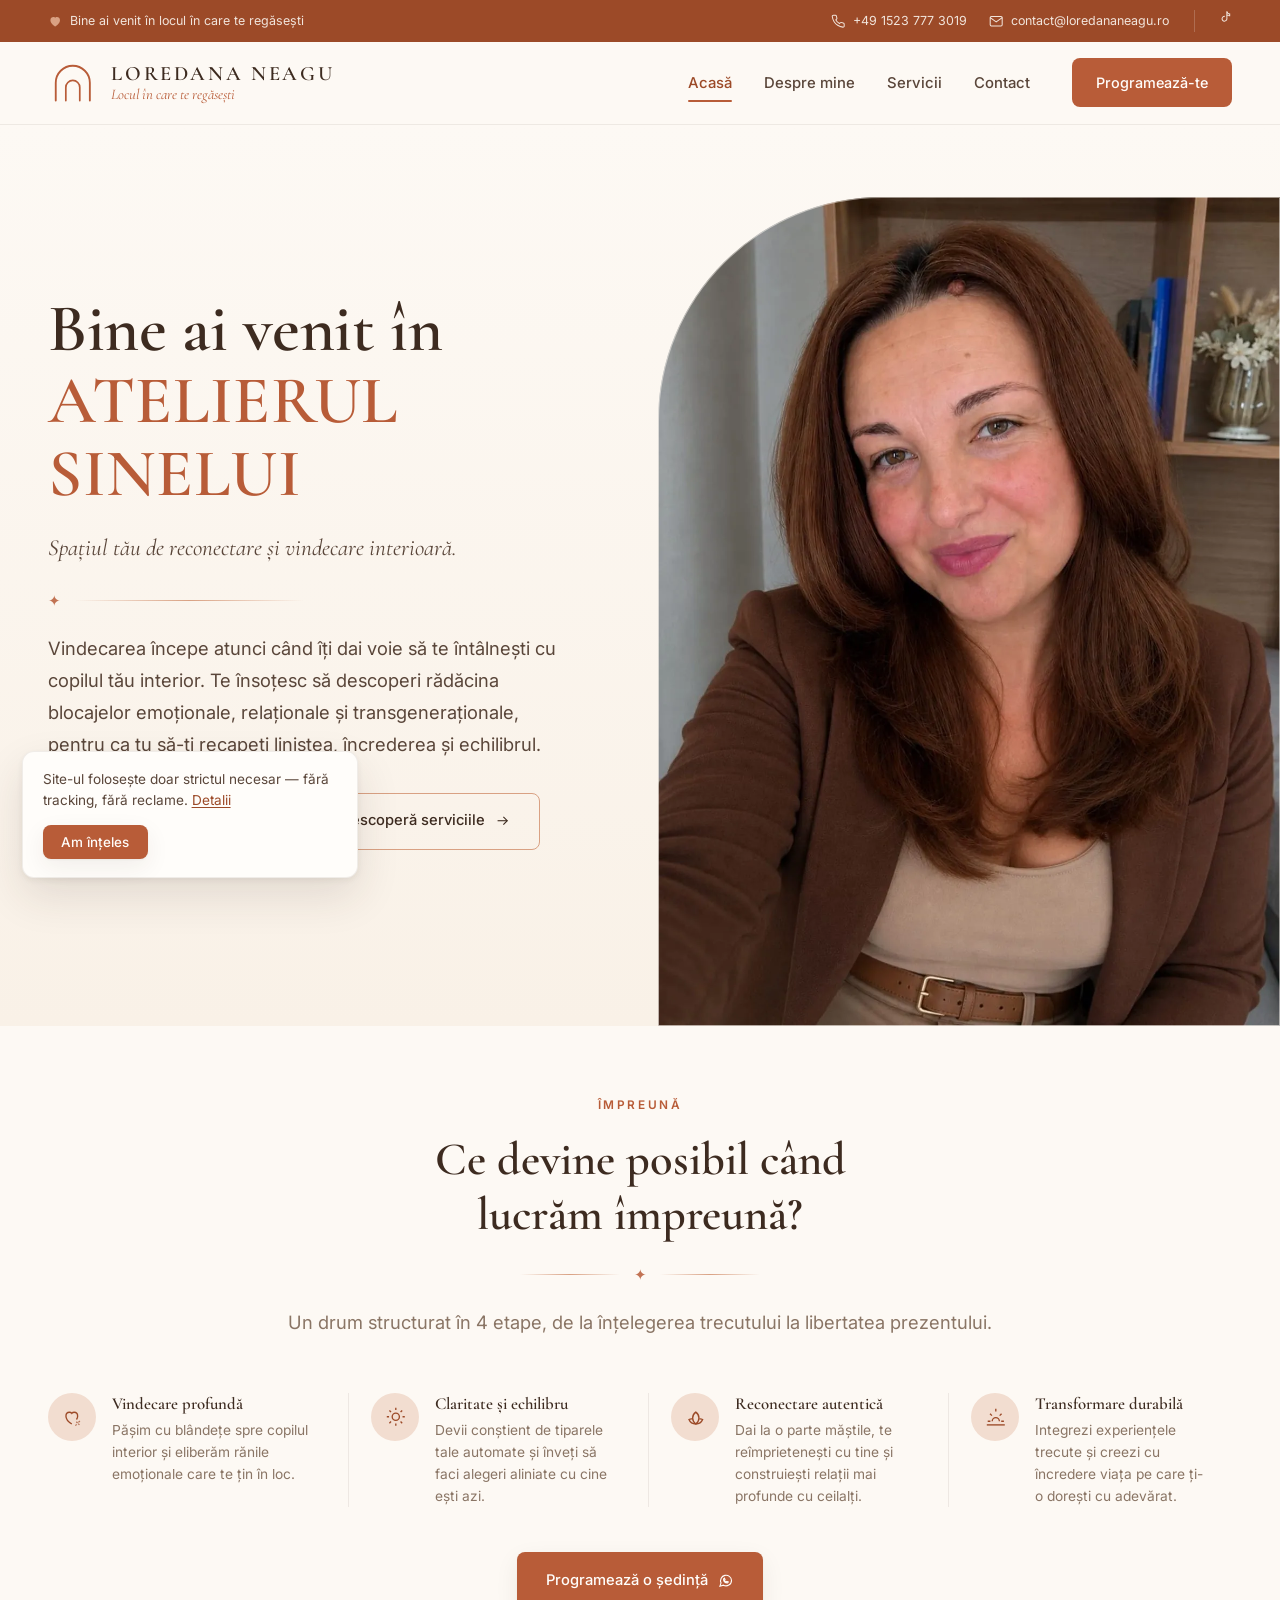
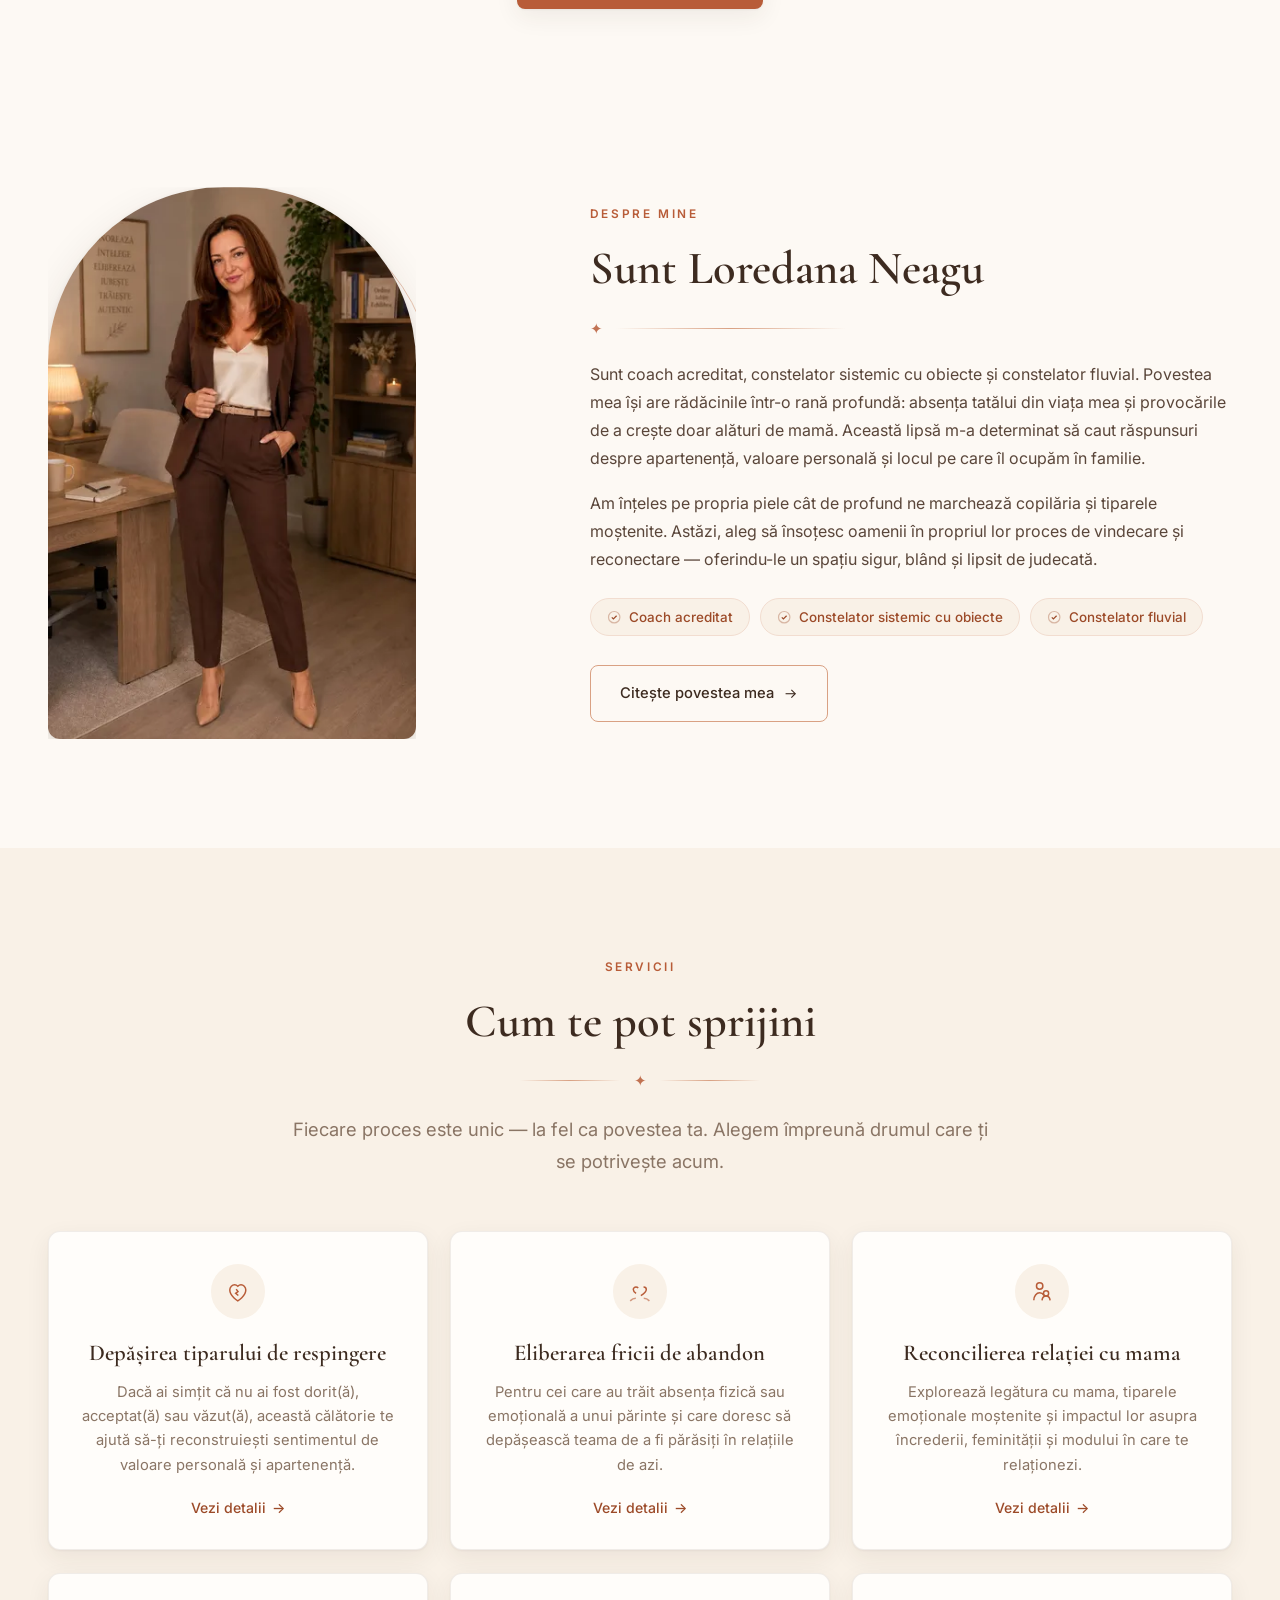
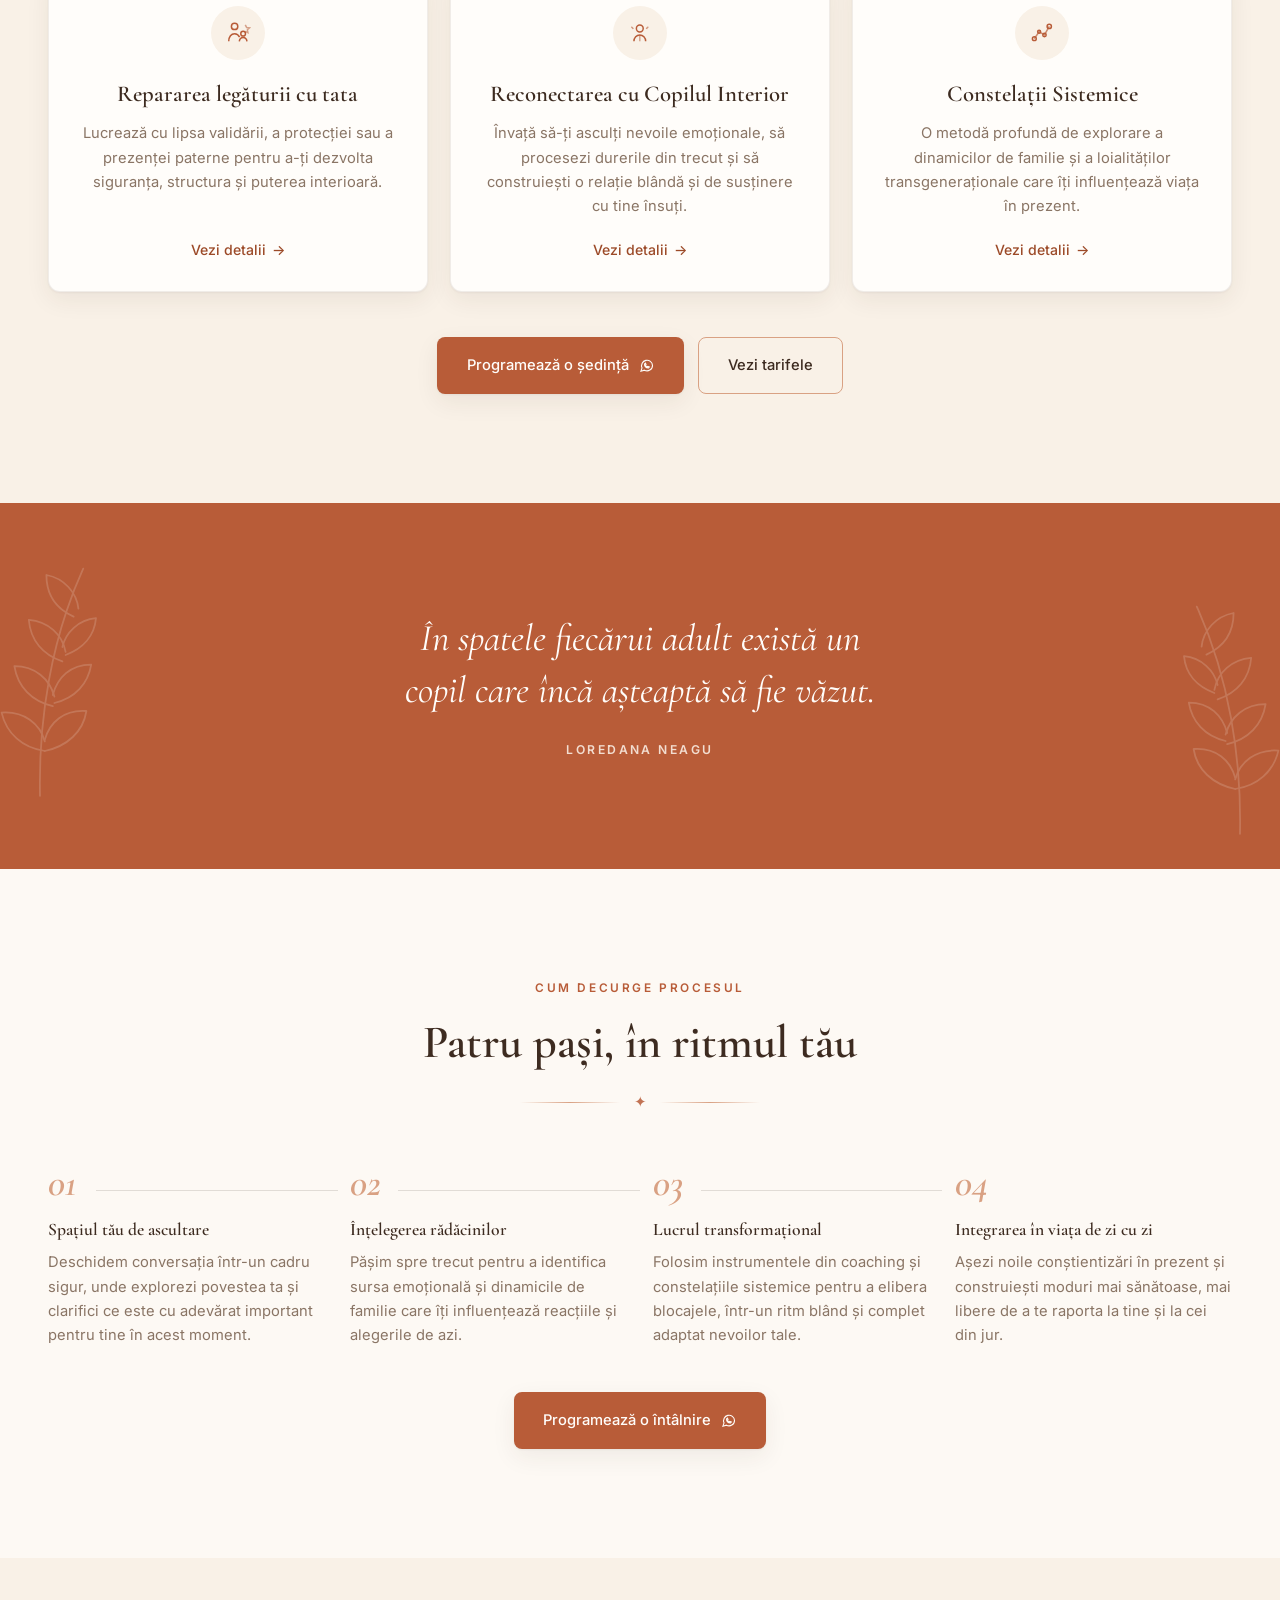
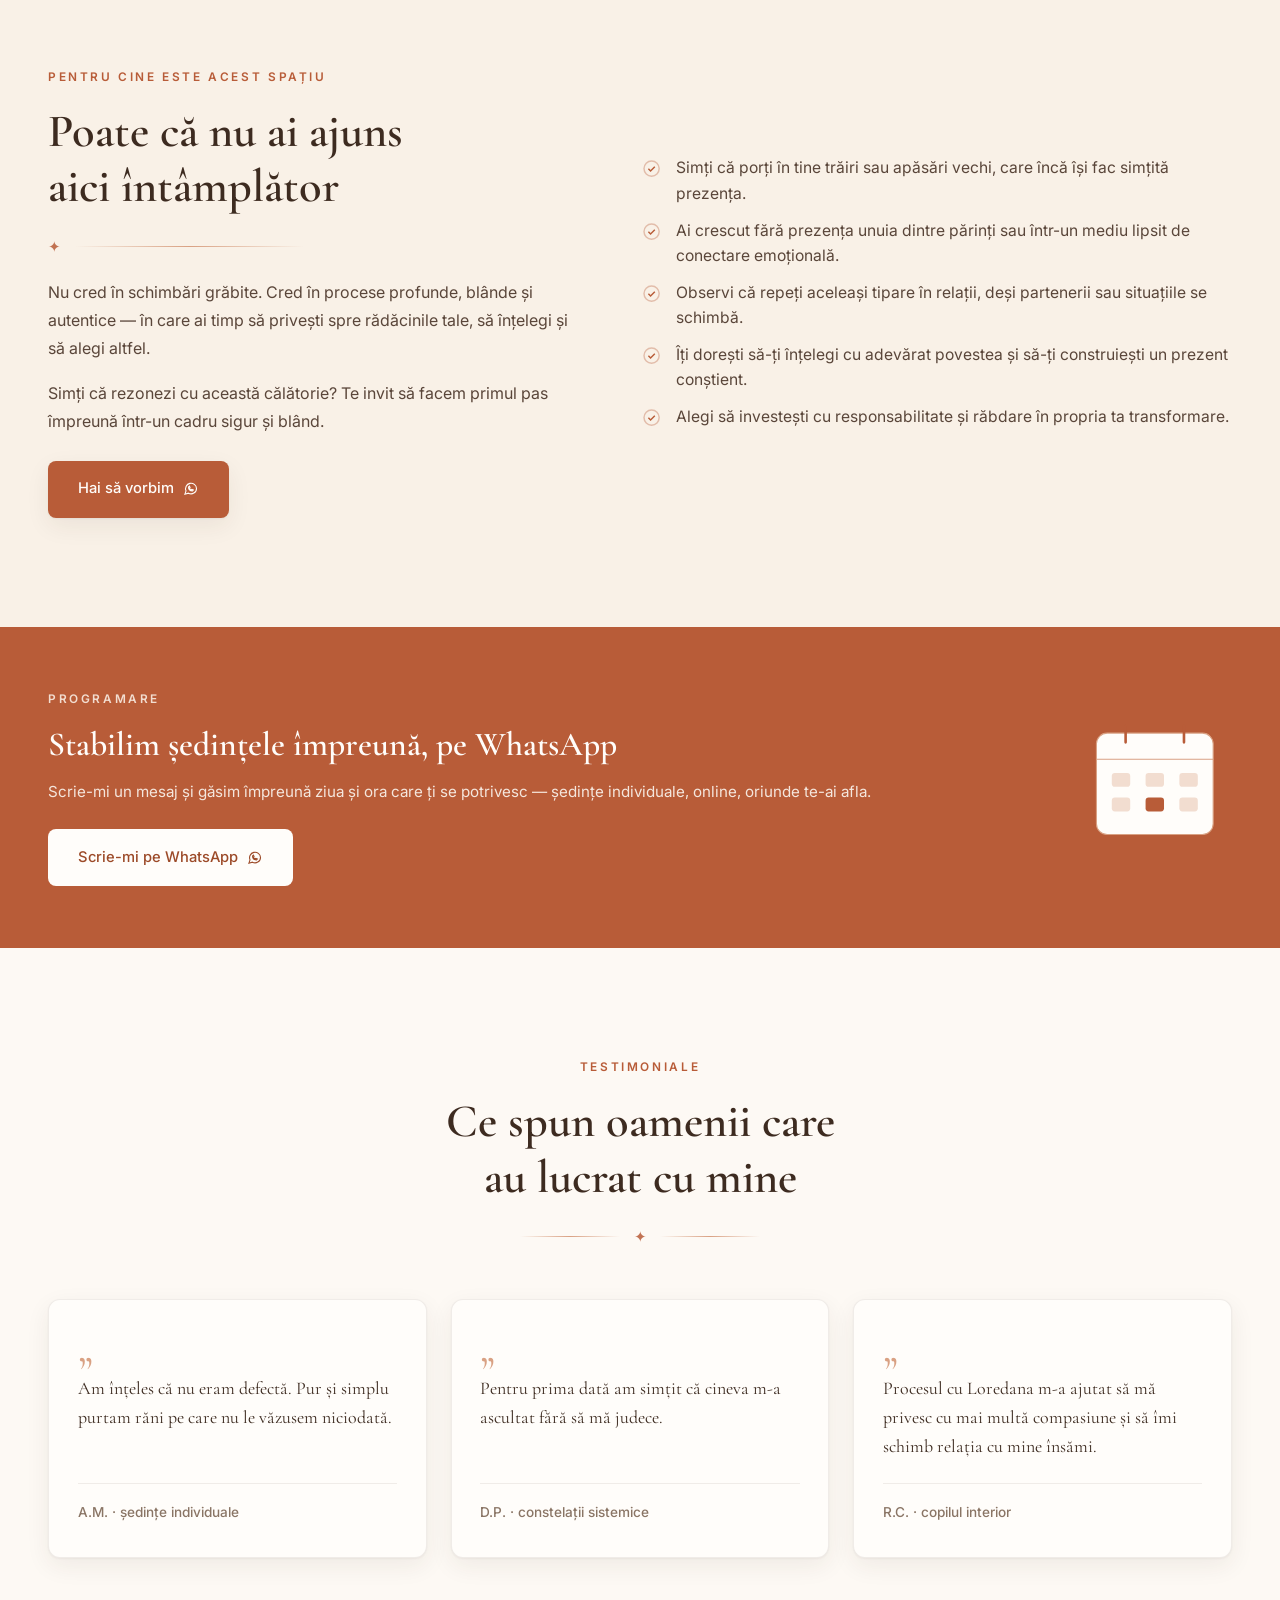
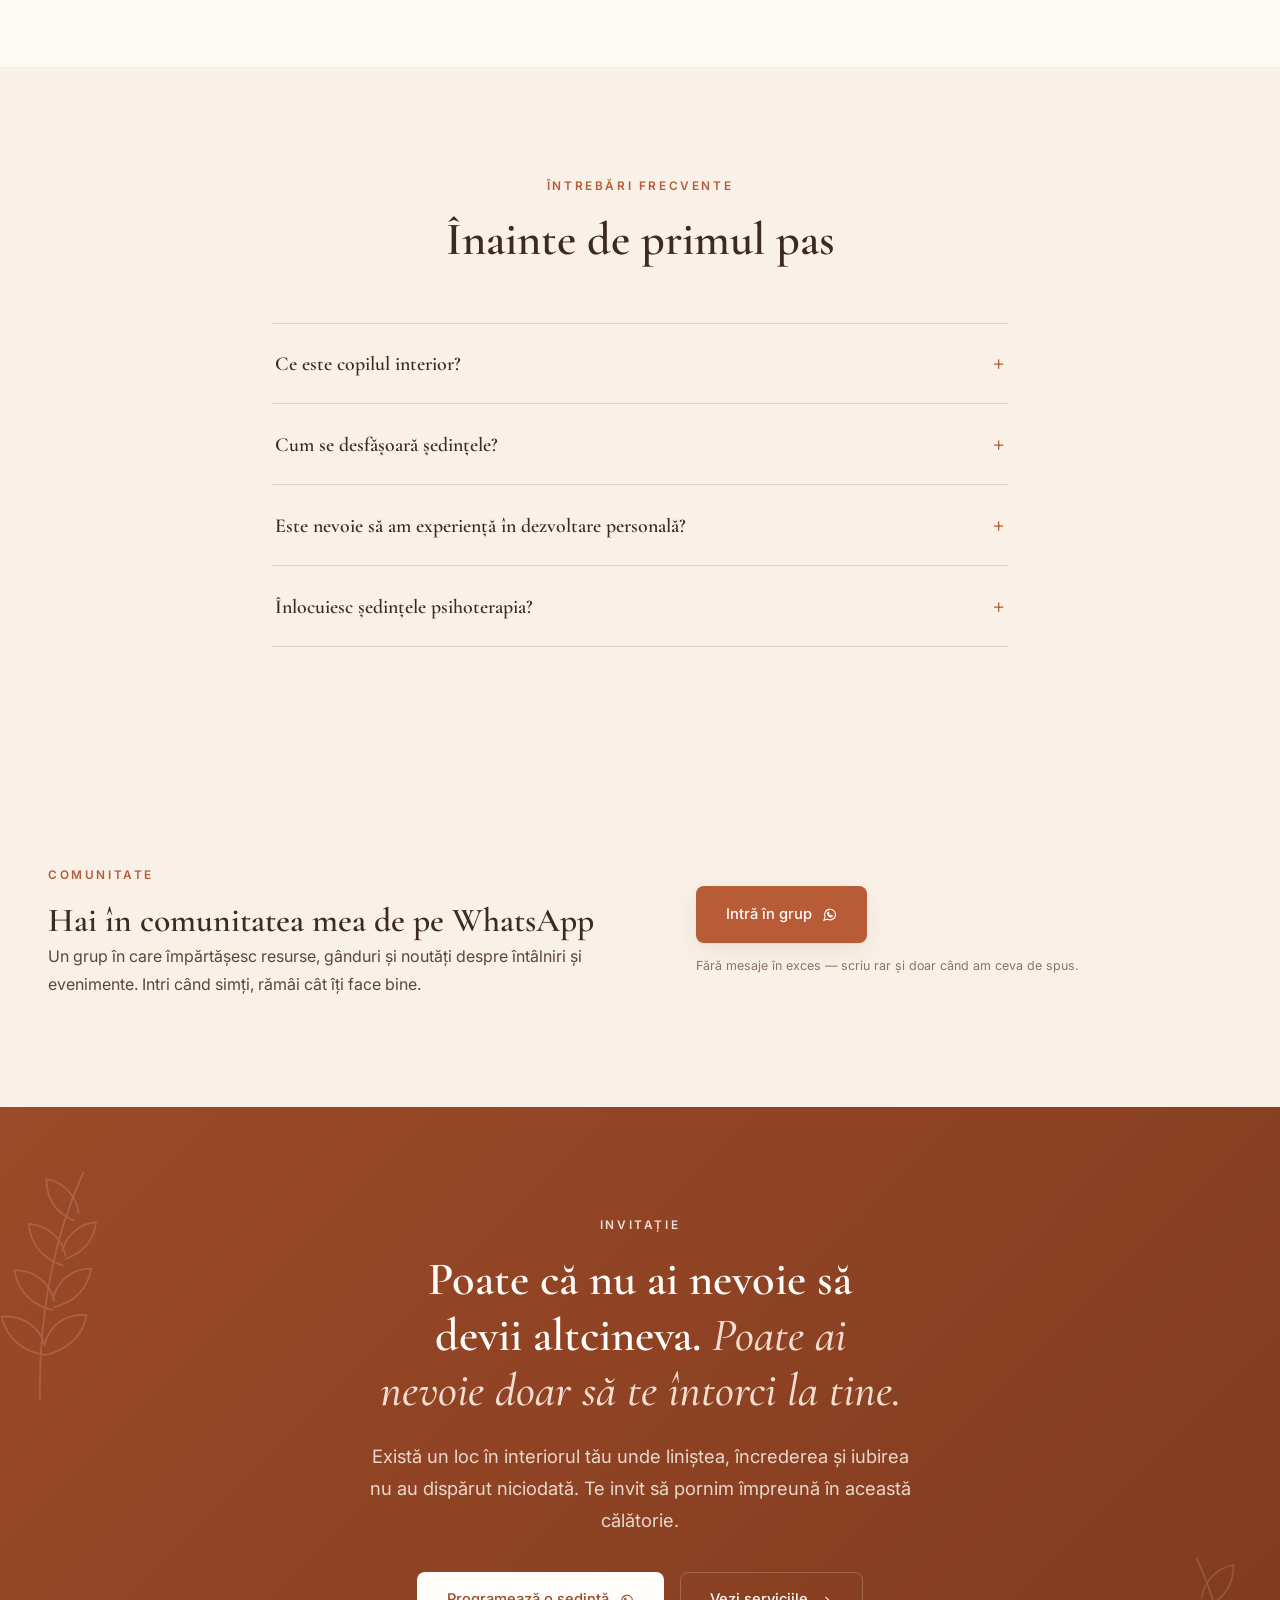
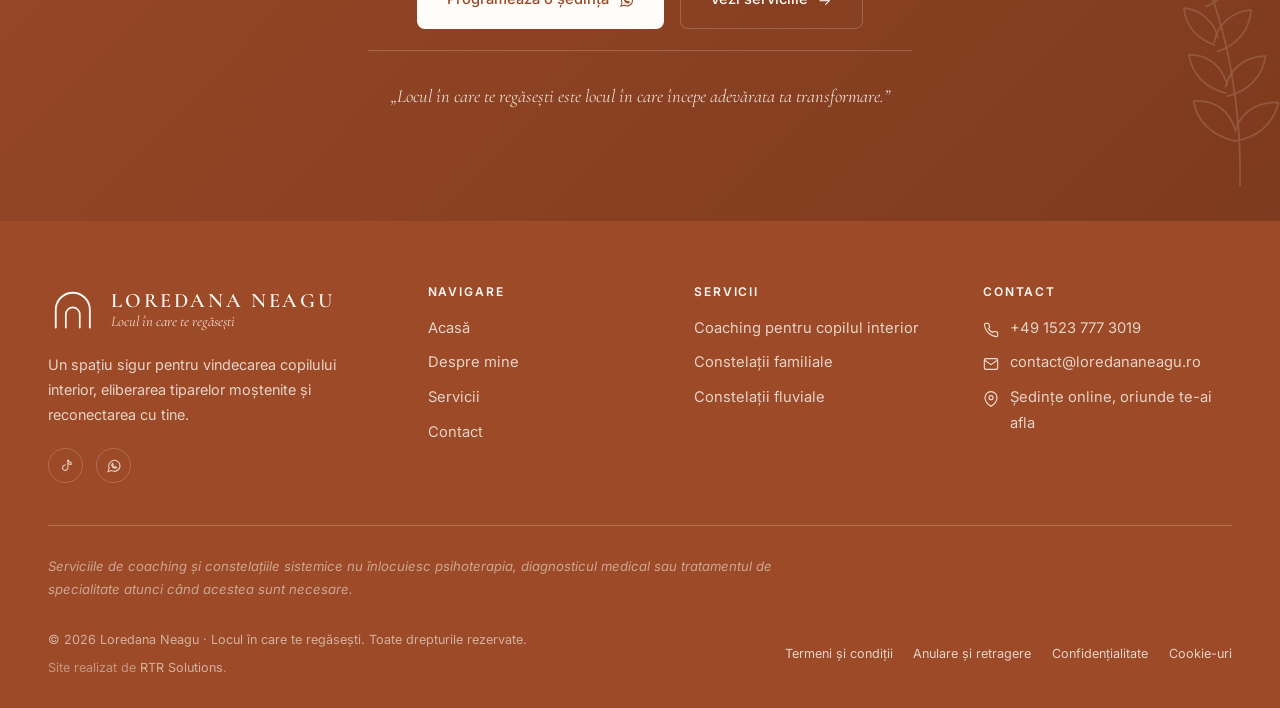
==== index.html @ 6d8adbb6 "Actualizare site din 4d210f18b5de50329b381af7a4edb0940c122f17" ====
<!DOCTYPE html><html lang="ro"> <head><meta charset="UTF-8"><meta name="viewport" content="width=device-width, initial-scale=1.0"><title>Vindecarea copilului interior prin constelații familiale | Loredana Neagu</title><meta name="description" content="Atelierul Sinelui — spațiul tău de reconectare și vindecare interioară. Coaching și constelații sistemice pentru vindecarea copilului interior, a tiparului de respingere și a fricii de abandon. Loredana Neagu — coach acreditat și constelator sistemic."><link rel="icon" type="image/svg+xml" href="/favicon.svg"><link rel="canonical" href="https://loredananeagu.ro/"><meta property="og:type" content="website"><meta property="og:locale" content="ro_RO"><meta property="og:site_name" content="Loredana Neagu — Locul în care te regăsești"><meta property="og:title" content="Vindecarea copilului interior prin constelații familiale | Loredana Neagu"><meta property="og:description" content="Atelierul Sinelui — spațiul tău de reconectare și vindecare interioară. Coaching și constelații sistemice pentru vindecarea copilului interior, a tiparului de respingere și a fricii de abandon. Loredana Neagu — coach acreditat și constelator sistemic."><meta property="og:url" content="https://loredananeagu.ro/"><meta property="og:image" content="https://loredananeagu.ro/assets/social/imagineSocial.jpg"><meta name="twitter:card" content="summary_large_image"><script type="application/ld+json">{"@context":"https://schema.org","@graph":[{"@type":"WebSite","@id":"https://loredananeagu.ro/#site","url":"https://loredananeagu.ro","name":"Loredana Neagu — Locul în care te regăsești","inLanguage":"ro-RO","publisher":{"@id":"https://loredananeagu.ro/#serviciu"}},{"@type":"ProfessionalService","@id":"https://loredananeagu.ro/#serviciu","name":"Loredana Neagu — Locul în care te regăsești","description":"Atelierul Sinelui — spațiul tău de reconectare și vindecare interioară. Coaching și constelații sistemice pentru vindecarea copilului interior, a tiparului de respingere și a fricii de abandon. Loredana Neagu — coach acreditat și constelator sistemic.","url":"https://loredananeagu.ro","image":"https://loredananeagu.ro/assets/social/imagineSocial.jpg","email":"contact@loredananeagu.ro","telephone":"+49 1523 777 3019","founder":{"@id":"https://loredananeagu.ro/#loredana"},"priceRange":"200–900 RON","areaServed":[{"@type":"Country","name":"România"},{"@type":"Country","name":"Republica Moldova"},{"@type":"Country","name":"Germania"}],"availableLanguage":{"@type":"Language","name":"Romanian","alternateName":"ro"},"sameAs":["https://www.tiktok.com/@didi.scump"]},{"@type":"Person","@id":"https://loredananeagu.ro/#loredana","name":"Loredana Neagu","jobTitle":"Coach acreditat și constelator sistemic","description":"Sunt coach acreditat, constelator sistemic cu obiecte și constelator fluvial. Povestea mea își are rădăcinile într-o rană profundă: absența tatălui din viața mea și provocările de a crește doar alături de mamă. Această lipsă m-a determinat să caut răspunsuri despre apartenență, valoare personală și locul pe care îl ocupăm în familie.","url":"https://loredananeagu.ro/despre","image":"https://loredananeagu.ro/assets/social/imagineSocial.jpg","email":"contact@loredananeagu.ro","telephone":"+49 1523 777 3019","knowsLanguage":["ro","de"],"knowsAbout":["Vindecarea copilului interior","Constelații familiale sistemice","Constelații fluviale","Coaching pentru dezvoltare personală"],"sameAs":["https://www.tiktok.com/@didi.scump"]},{"@type":"FAQPage","@id":"https://loredananeagu.ro/#intrebari","mainEntity":[{"@type":"Question","name":"Ce este copilul interior?","acceptedAnswer":{"@type":"Answer","text":"Este partea din noi care păstrează amintirile, emoțiile și nevoile formate în copilărie și care poate influența modul în care trăim ca adulți."}},{"@type":"Question","name":"Cum se desfășoară ședințele?","acceptedAnswer":{"@type":"Answer","text":"Individual, într-un spațiu confidențial, online sau în cabinet, într-un ritm adaptat fiecărei persoane."}},{"@type":"Question","name":"Este nevoie să am experiență în dezvoltare personală?","acceptedAnswer":{"@type":"Answer","text":"Nu. Este suficient să vii cu deschidere și cu dorința de a te cunoaște mai bine."}},{"@type":"Question","name":"Înlocuiesc ședințele psihoterapia?","acceptedAnswer":{"@type":"Answer","text":"Nu. Coachingul și constelațiile sistemice nu înlocuiesc psihoterapia, diagnosticul medical sau tratamentul de specialitate atunci când acestea sunt necesare — dar pot merge foarte bine în paralel."}}]}]}</script><link rel="preconnect" href="https://fonts.googleapis.com"><link rel="preconnect" href="https://fonts.gstatic.com" crossorigin><link href="https://fonts.googleapis.com/css2?family=Cormorant+Garamond:ital,wght@0,400;0,500;0,600;0,700;1,400;1,500;1,600&family=Inter:wght@400;500;600&display=swap" rel="stylesheet"><link rel="stylesheet" href="/_astro/coaching-copil-interior.CtY-Z_Cc.css"></head> <body> <div class="topbar"> <div class="container topbar-inner"> <span class="topbar-welcome"> <svg class viewBox="0 0 24 24" aria-hidden="true"><path d="M12 21s-8-4.9-8-10.6C4 6.9 6.5 5 9 5c1.7 0 2.6.8 3 1.4.4-.6 1.3-1.4 3-1.4 2.5 0 5 1.9 5 5.4C20 16.1 12 21 12 21z"></path></svg><!-- Beneficii --><!-- Servicii / călătorii --> <span>Bine ai venit în locul în care te regăsești</span> </span> <div class="topbar-right"> <div class="topbar-contact"> <a href="https://wa.me/4915237773019" target="_blank" rel="noopener"> <svg class viewBox="0 0 24 24" aria-hidden="true"><path d="M22 16.9v3a2 2 0 0 1-2.2 2 19.8 19.8 0 0 1-8.6-3.1 19.5 19.5 0 0 1-6-6A19.8 19.8 0 0 1 2.1 4.2 2 2 0 0 1 4.1 2h3a2 2 0 0 1 2 1.7c.1 1 .4 1.9.7 2.8a2 2 0 0 1-.5 2.1L8.1 9.9a16 16 0 0 0 6 6l1.3-1.3a2 2 0 0 1 2.1-.4c.9.3 1.8.6 2.8.7a2 2 0 0 1 1.7 2z"></path></svg><!-- Beneficii --><!-- Servicii / călătorii --><span>+49 1523 777 3019</span> </a> <a href="mailto:contact@loredananeagu.ro"> <svg class viewBox="0 0 24 24" aria-hidden="true"><rect x="2" y="4" width="20" height="16" rx="2"></rect><path d="m22 6-10 7L2 6"></path></svg><!-- Beneficii --><!-- Servicii / călătorii --><span>contact@loredananeagu.ro</span> </a> </div> <div class="topbar-social"> <a href="https://www.tiktok.com/@didi.scump" target="_blank" rel="noopener" aria-label="TikTok"> <svg class viewBox="0 0 24 24" aria-hidden="true"><path d="M14.8 2.5v12.1a4 4 0 1 1-3.4-3.95"></path><path d="M14.8 2.5c.5 2.4 2.3 3.9 4.7 4.1v3.1c-1.8 0-3.4-.6-4.7-1.6"></path></svg><!-- Beneficii --><!-- Servicii / călătorii --> </a> </div> </div> </div> </div> <header class="navbar" role="banner"> <div class="container nav-inner"> <a href="/" class="brand" aria-label="Loredana Neagu — Locul în care te regăsești"> <svg class="brand-mark" viewBox="0 0 64 64" fill="none" stroke="currentColor" stroke-linecap="round" aria-hidden="true"> <path d="M10 55V32a22 22 0 0 1 44 0v23" stroke-width="2.4"></path> <path d="M23 55V38a9 9 0 0 1 18 0v17" stroke-width="2.2"></path> </svg> <span class="brand-text"> <span class="brand-name">Loredana Neagu</span> <span class="brand-tag">Locul în care te regăsești</span> </span> </a> <nav class="nav-links" role="navigation" aria-label="Meniu principal"> <a href="/" aria-current="page">Acasă</a><a href="/despre">Despre mine</a><a href="/servicii">Servicii</a><a href="/contact">Contact</a> <a href="https://wa.me/4915237773019" target="_blank" rel="noopener" class="nav-cta">Programează-te</a> </nav> <button class="nav-toggle" aria-label="Deschide meniul" aria-expanded="false"> <span></span><span></span><span></span> </button> </div> </header> <div class="nav-overlay"></div> <main>   <section class="hero"> <div class="container"> <div class="hero-grid"> <div class="hero-content"> <h1 class="reveal"> Bine ai venit în <span class="accent-caps"> Atelierul<br>Sinelui </span> </h1> <p class="hero-subtitle reveal reveal-delay-1">Spațiul tău de reconectare și vindecare interioară.</p> <div class="ornament ornament-left reveal reveal-delay-1"><span>✦</span></div> <p class="lead reveal reveal-delay-1">Vindecarea începe atunci când îți dai voie să te întâlnești cu copilul tău interior. Te însoțesc să descoperi rădăcina blocajelor emoționale, relaționale și transgeneraționale, pentru ca tu să-ți recapeți liniștea, încrederea și echilibrul.</p> <div class="hero-buttons reveal reveal-delay-2"> <a href="https://wa.me/4915237773019?text=Bun%C4%83%20ziua!%20A%C8%99%20dori%20s%C4%83%20programez%20o%20%C8%99edin%C8%9B%C4%83." target="_blank" rel="noopener" class="btn btn-primary"> Programează o ședință <svg class viewBox="0 0 24 24" aria-hidden="true"><path d="M21 11.5a8.5 8.5 0 0 1-12.6 7.4L3 20.5l1.7-5.2A8.5 8.5 0 1 1 21 11.5z"></path><path d="M8.6 9.2c0 3.5 2.6 6.1 6.1 6.1l1.3-1.3-2.2-1-.9.9c-1.3-.5-2.3-1.5-2.8-2.8l.9-.9-1-2.2-1.4 1.2z"></path></svg><!-- Beneficii --><!-- Servicii / călătorii --> </a> <a href="/servicii" class="btn btn-outline"> Descoperă serviciile <svg class viewBox="0 0 24 24" aria-hidden="true"><path d="M4 12h15"></path><path d="m13 6 6 6-6 6"></path></svg><!-- Beneficii --><!-- Servicii / călătorii --> </a> </div> </div> <div class="hero-visual reveal-img"> <img src="/_astro/imagine.C7uZt9pw_Z25w3s8.webp" srcset="/_astro/imagine.C7uZt9pw_28nPF6.webp 576w, /_astro/imagine.C7uZt9pw_Z25w3s8.webp 1152w" alt="Loredana Neagu, coach acreditat și constelator sistemic" sizes="(max-width: 900px) 100vw, 50vw" loading="eager" fetchpriority="high" decoding="async" width="1152" height="1536"> </div> </div> </div> </section>  <section class="benefits"> <div class="container"> <div class="section-head reveal"> <span class="eyebrow">Împreună</span> <h2>Ce devine posibil când lucrăm împreună?</h2> <div class="ornament ornament-center"><span>✦</span></div> <p>Un drum structurat în 4 etape, de la înțelegerea trecutului la libertatea prezentului.</p> </div> <div class="benefits-grid"> <div class="benefit reveal"> <span class="benefit-icon"><!-- Beneficii --><svg class viewBox="0 0 24 24" aria-hidden="true"><path d="M12 20s-6.5-4-6.5-8.6C5.5 8.6 7.4 7 9.4 7c1.3 0 2.1.6 2.6 1.2.5-.6 1.3-1.2 2.6-1.2 2 0 3.9 1.6 3.9 4.4 0 1.3-.5 2.5-1.3 3.6"></path><path d="m17 17.5 1.4 1.4M20.5 21l-1.4-1.4M21 16.6l-1.6 1.6M17.4 20.4 16 21.8" opacity=".7"></path></svg><!-- Servicii / călătorii --></span> <div> <h3>Vindecare profundă</h3> <p>Pășim cu blândețe spre copilul interior și eliberăm rănile emoționale care te țin în loc.</p> </div> </div><div class="benefit reveal reveal-delay-1"> <span class="benefit-icon"><!-- Beneficii --><svg class viewBox="0 0 24 24" aria-hidden="true"><circle cx="12" cy="12" r="4"></circle><path d="M12 2v2.5M12 19.5V22M22 12h-2.5M4.5 12H2M19.1 4.9l-1.8 1.8M6.7 17.3l-1.8 1.8M19.1 19.1l-1.8-1.8M6.7 6.7 4.9 4.9"></path></svg><!-- Servicii / călătorii --></span> <div> <h3>Claritate și echilibru</h3> <p>Devii conștient de tiparele tale automate și înveți să faci alegeri aliniate cu cine ești azi.</p> </div> </div><div class="benefit reveal reveal-delay-2"> <span class="benefit-icon"><!-- Beneficii --><svg class viewBox="0 0 24 24" aria-hidden="true"><path d="M12 20c-3.5 0-6.4-2-7.6-5 1.2-.6 2.4-.8 3.6-.6"></path><path d="M12 20c3.5 0 6.4-2 7.6-5-1.2-.6-2.4-.8-3.6-.6"></path><path d="M12 20c-2.2-1.6-3.5-4-3.5-6.6 0-2.6 1.3-5 3.5-6.6 2.2 1.6 3.5 4 3.5 6.6 0 2.6-1.3 5-3.5 6.6z"></path></svg><!-- Servicii / călătorii --></span> <div> <h3>Reconectare autentică</h3> <p>Dai la o parte măștile, te reîmprietenești cu tine și construiești relații mai profunde cu ceilalți.</p> </div> </div><div class="benefit reveal reveal-delay-3"> <span class="benefit-icon"><!-- Beneficii --><svg class viewBox="0 0 24 24" aria-hidden="true"><path d="M12 3v3M5.6 8.6 7.7 10.7M18.4 8.6 16.3 10.7M3 17h3M18 17h3"></path><path d="M8 17a4 4 0 0 1 8 0"></path><path d="M2 21h20"></path></svg><!-- Servicii / călătorii --></span> <div> <h3>Transformare durabilă</h3> <p>Integrezi experiențele trecute și creezi cu încredere viața pe care ți-o dorești cu adevărat.</p> </div> </div> </div> <div class="grid-cta reveal"> <a href="https://wa.me/4915237773019?text=Bun%C4%83%20ziua!%20A%C8%99%20dori%20s%C4%83%20programez%20o%20%C8%99edin%C8%9B%C4%83." target="_blank" rel="noopener" class="btn btn-primary"> Programează o ședință <svg class viewBox="0 0 24 24" aria-hidden="true"><path d="M21 11.5a8.5 8.5 0 0 1-12.6 7.4L3 20.5l1.7-5.2A8.5 8.5 0 1 1 21 11.5z"></path><path d="M8.6 9.2c0 3.5 2.6 6.1 6.1 6.1l1.3-1.3-2.2-1-.9.9c-1.3-.5-2.3-1.5-2.8-2.8l.9-.9-1-2.2-1.4 1.2z"></path></svg><!-- Beneficii --><!-- Servicii / călătorii --> </a> </div> </div> </section>  <section> <div class="container"> <div class="about-grid"> <div class="about-photo reveal-img"> <img src="/_astro/imagine.DiCAqVoE_cvnD8.webp" srcset="/_astro/imagine.DiCAqVoE_2a3xrv.webp 400w, /_astro/imagine.DiCAqVoE_mXCat.webp 800w" alt="Loredana Neagu în cabinetul ei" sizes="(max-width: 900px) 100vw, 23rem" loading="lazy" decoding="async" fetchpriority="auto" width="1023" height="1537"> </div> <div class="reveal reveal-delay-1"> <span class="eyebrow">Despre mine</span> <h2>Sunt Loredana Neagu</h2> <div class="ornament ornament-left"><span>✦</span></div> <p>Sunt coach acreditat, constelator sistemic cu obiecte și constelator fluvial. Povestea mea își are rădăcinile într-o rană profundă: absența tatălui din viața mea și provocările de a crește doar alături de mamă. Această lipsă m-a determinat să caut răspunsuri despre apartenență, valoare personală și locul pe care îl ocupăm în familie.</p><p>Am înțeles pe propria piele cât de profund ne marchează copilăria și tiparele moștenite. Astăzi, aleg să însoțesc oamenii în propriul lor proces de vindecare și reconectare — oferindu-le un spațiu sigur, blând și lipsit de judecată.</p> <div class="credentials"> <span><svg class viewBox="0 0 24 24" aria-hidden="true"><circle cx="12" cy="12" r="9.5" opacity=".35"></circle><path d="m8 12.2 2.7 2.7L16 9.6"></path></svg><!-- Beneficii --><!-- Servicii / călătorii --> Coach acreditat</span><span><svg class viewBox="0 0 24 24" aria-hidden="true"><circle cx="12" cy="12" r="9.5" opacity=".35"></circle><path d="m8 12.2 2.7 2.7L16 9.6"></path></svg><!-- Beneficii --><!-- Servicii / călătorii --> Constelator sistemic cu obiecte</span><span><svg class viewBox="0 0 24 24" aria-hidden="true"><circle cx="12" cy="12" r="9.5" opacity=".35"></circle><path d="m8 12.2 2.7 2.7L16 9.6"></path></svg><!-- Beneficii --><!-- Servicii / călătorii --> Constelator fluvial</span> </div> <a href="/despre" class="btn btn-outline" style="margin-top: 1.8rem;"> Citește povestea mea <svg class viewBox="0 0 24 24" aria-hidden="true"><path d="M4 12h15"></path><path d="m13 6 6 6-6 6"></path></svg><!-- Beneficii --><!-- Servicii / călătorii --> </a> </div> </div> </div> </section>  <section class="section-warm"> <div class="container"> <div class="section-head reveal"> <span class="eyebrow">Servicii</span> <h2>Cum te pot sprijini</h2> <div class="ornament ornament-center"><span>✦</span></div> <p>Fiecare proces este unic — la fel ca povestea ta. Alegem împreună drumul care ți se potrivește acum.</p> </div> <div class="services-grid"> <article class="service-card reveal"> <span class="service-icon"><!-- Beneficii --><!-- Servicii / călătorii --><svg class viewBox="0 0 24 24" aria-hidden="true"><path d="M12 20.5S4.5 16 4.5 10.4C4.5 7.4 6.8 5.5 9 5.5c1.5 0 2.4.7 3 1.3.6-.6 1.5-1.3 3-1.3 2.2 0 4.5 1.9 4.5 4.9C19.5 16 12 20.5 12 20.5z"></path><path d="m10.5 9.5 1.7 2.3-2.2 1.6 2.5 2.1"></path></svg></span> <h3>Depășirea tiparului de respingere</h3> <p>Dacă ai simțit că nu ai fost dorit(ă), acceptat(ă) sau văzut(ă), această călătorie te ajută să-ți reconstruiești sentimentul de valoare personală și apartenență.</p> <a href="/coaching-copil-interior" class="link-arrow">Vezi detalii</a> </article><article class="service-card reveal reveal-delay-1"> <span class="service-icon"><!-- Beneficii --><!-- Servicii / călătorii --><svg class viewBox="0 0 24 24" aria-hidden="true"><path d="M8.5 13.5c-1.6-1-2.6-2.3-2.6-3.6 0-1.4 1.2-2.4 2.5-2.4 1 0 1.7.5 2.1 1"></path><path d="M15.5 7.5c1.4 0 2.6 1 2.6 2.4 0 2.4-3.2 4.6-5.1 5.8"></path><path d="M3 20.5c1.6-1.6 3.4-2.4 5.3-2.4M21 20.5c-1.6-1.6-3.4-2.4-5.3-2.4" opacity=".6"></path></svg></span> <h3>Eliberarea fricii de abandon</h3> <p>Pentru cei care au trăit absența fizică sau emoțională a unui părinte și care doresc să depășească teama de a fi părăsiți în relațiile de azi.</p> <a href="/coaching-copil-interior" class="link-arrow">Vezi detalii</a> </article><article class="service-card reveal reveal-delay-2"> <span class="service-icon"><!-- Beneficii --><!-- Servicii / călătorii --><svg class viewBox="0 0 24 24" aria-hidden="true"><circle cx="10" cy="6.5" r="3"></circle><path d="M4.5 20c0-4 2.5-7 5.5-7 1.6 0 3 .8 4 2.2"></path><circle cx="16" cy="13.5" r="2.4"></circle><path d="M12.2 20c.3-2.4 1.9-4 3.8-4s3.5 1.6 3.8 4"></path></svg></span> <h3>Reconcilierea relației cu mama</h3> <p>Explorează legătura cu mama, tiparele emoționale moștenite și impactul lor asupra încrederii, feminității și modului în care te relaționezi.</p> <a href="/coaching-copil-interior" class="link-arrow">Vezi detalii</a> </article><article class="service-card reveal"> <span class="service-icon"><!-- Beneficii --><!-- Servicii / călătorii --><svg class viewBox="0 0 24 24" aria-hidden="true"><circle cx="9" cy="6" r="3"></circle><path d="M3.5 20c0-4.2 2.4-7.2 5.5-7.2 2 0 3.7 1.2 4.7 3.2"></path><circle cx="17" cy="12.8" r="2.2"></circle><path d="M13.4 20c.3-2.2 1.8-3.7 3.6-3.7s3.3 1.5 3.6 3.7"></path><path d="M19 4.5 20.3 7l2.7.3-2 1.9.5 2.7-2.5-1.3" opacity=".55"></path></svg></span> <h3>Repararea legăturii cu tata</h3> <p>Lucrează cu lipsa validării, a protecției sau a prezenței paterne pentru a-ți dezvolta siguranța, structura și puterea interioară.</p> <a href="/coaching-copil-interior" class="link-arrow">Vezi detalii</a> </article><article class="service-card reveal reveal-delay-1"> <span class="service-icon"><!-- Beneficii --><!-- Servicii / călătorii --><svg class viewBox="0 0 24 24" aria-hidden="true"><circle cx="12" cy="8" r="3.2"></circle><path d="M6.5 20c0-3.4 2.5-6 5.5-6s5.5 2.6 5.5 6"></path><path d="M12 14v6" opacity=".5"></path><path d="M4 6.5c.9.3 1.5 1 1.8 2M20 6.5c-.9.3-1.5 1-1.8 2" opacity=".6"></path></svg></span> <h3>Reconectarea cu Copilul Interior</h3> <p>Învață să-ți asculți nevoile emoționale, să procesezi durerile din trecut și să construiești o relație blândă și de susținere cu tine însuți.</p> <a href="/coaching-copil-interior" class="link-arrow">Vezi detalii</a> </article><article class="service-card reveal reveal-delay-2"> <span class="service-icon"><!-- Beneficii --><!-- Servicii / călătorii --><svg class viewBox="0 0 24 24" aria-hidden="true"><path d="M5 17.5 9.5 11l5 3 4.5-8" opacity=".7"></path><circle cx="5" cy="17.5" r="1.8"></circle><circle cx="9.5" cy="11" r="1.4"></circle><circle cx="14.5" cy="14" r="1.6"></circle><circle cx="19" cy="6" r="2"></circle></svg></span> <h3>Constelații Sistemice</h3> <p>O metodă profundă de explorare a dinamicilor de familie și a loialităților transgeneraționale care îți influențează viața în prezent.</p> <a href="/constelatii-familiale" class="link-arrow">Vezi detalii</a> </article> </div> <div class="grid-cta reveal"> <a href="https://wa.me/4915237773019?text=Bun%C4%83%20ziua!%20A%C8%99%20dori%20s%C4%83%20programez%20o%20%C8%99edin%C8%9B%C4%83." target="_blank" rel="noopener" class="btn btn-primary"> Programează o ședință <svg class viewBox="0 0 24 24" aria-hidden="true"><path d="M21 11.5a8.5 8.5 0 0 1-12.6 7.4L3 20.5l1.7-5.2A8.5 8.5 0 1 1 21 11.5z"></path><path d="M8.6 9.2c0 3.5 2.6 6.1 6.1 6.1l1.3-1.3-2.2-1-.9.9c-1.3-.5-2.3-1.5-2.8-2.8l.9-.9-1-2.2-1.4 1.2z"></path></svg><!-- Beneficii --><!-- Servicii / călătorii --> </a> <a href="/servicii#tarife" class="btn btn-outline">Vezi tarifele</a> </div> </div> </section>  <section class="quote-band"> <span class="leaf-decor leaf-tl" aria-hidden="true"> <svg viewBox="0 0 110 170" fill="none" stroke="currentColor" stroke-width="1.1" stroke-linecap="round" stroke-linejoin="round"> <path d="M55 168C56 120 48 70 28 26"></path> <path d="M52 140c14-2 24-11 27-24-14-1-24 7-27 18"></path> <path d="M47 112c13-3 22-12 24-25-13 0-22 8-25 19"></path> <path d="M41 84c12-4 20-13 21-26-12 1-21 9-23 20"></path> <path d="M34 56c11-5 17-14 17-26-11 2-19 11-20 21"></path> <path d="M52 140c-14-3-24-12-26-25 14-1 23 7 26 18"></path> <path d="M46 110c-13-3-21-12-23-24 13 0 21 8 24 19"></path> <path d="M39 80c-11-4-18-12-19-23 11 1 19 9 21 18"></path> </svg> </span> <span class="leaf-decor leaf-br" aria-hidden="true"> <svg viewBox="0 0 110 170" fill="none" stroke="currentColor" stroke-width="1.1" stroke-linecap="round" stroke-linejoin="round"> <path d="M55 168C56 120 48 70 28 26"></path> <path d="M52 140c14-2 24-11 27-24-14-1-24 7-27 18"></path> <path d="M47 112c13-3 22-12 24-25-13 0-22 8-25 19"></path> <path d="M41 84c12-4 20-13 21-26-12 1-21 9-23 20"></path> <path d="M34 56c11-5 17-14 17-26-11 2-19 11-20 21"></path> <path d="M52 140c-14-3-24-12-26-25 14-1 23 7 26 18"></path> <path d="M46 110c-13-3-21-12-23-24 13 0 21 8 24 19"></path> <path d="M39 80c-11-4-18-12-19-23 11 1 19 9 21 18"></path> </svg> </span> <div class="container"> <figure class="reveal"> <blockquote>În spatele fiecărui adult există un copil care încă așteaptă să fie văzut.</blockquote> <figcaption>Loredana Neagu</figcaption> </figure> </div> </section>  <section> <div class="container"> <div class="section-head reveal"> <span class="eyebrow">Cum decurge procesul</span> <h2>Patru pași, în ritmul tău</h2> <div class="ornament ornament-center"><span>✦</span></div> </div> <div class="steps-grid"> <div class="step reveal"> <h3>Spațiul tău de ascultare</h3> <p>Deschidem conversația într-un cadru sigur, unde explorezi povestea ta și clarifici ce este cu adevărat important pentru tine în acest moment.</p> </div><div class="step reveal reveal-delay-1"> <h3>Înțelegerea rădăcinilor</h3> <p>Pășim spre trecut pentru a identifica sursa emoțională și dinamicile de familie care îți influențează reacțiile și alegerile de azi.</p> </div><div class="step reveal reveal-delay-2"> <h3>Lucrul transformațional</h3> <p>Folosim instrumentele din coaching și constelațiile sistemice pentru a elibera blocajele, într-un ritm blând și complet adaptat nevoilor tale.</p> </div><div class="step reveal reveal-delay-3"> <h3>Integrarea în viața de zi cu zi</h3> <p>Așezi noile conștientizări în prezent și construiești moduri mai sănătoase, mai libere de a te raporta la tine și la cei din jur.</p> </div> </div> <div class="grid-cta reveal"> <a href="https://wa.me/4915237773019?text=Bun%C4%83%20ziua!%20A%C8%99%20dori%20s%C4%83%20programez%20o%20%C8%99edin%C8%9B%C4%83." target="_blank" rel="noopener" class="btn btn-primary"> Programează o întâlnire <svg class viewBox="0 0 24 24" aria-hidden="true"><path d="M21 11.5a8.5 8.5 0 0 1-12.6 7.4L3 20.5l1.7-5.2A8.5 8.5 0 1 1 21 11.5z"></path><path d="M8.6 9.2c0 3.5 2.6 6.1 6.1 6.1l1.3-1.3-2.2-1-.9.9c-1.3-.5-2.3-1.5-2.8-2.8l.9-.9-1-2.2-1.4 1.2z"></path></svg><!-- Beneficii --><!-- Servicii / călătorii --> </a> </div> </div> </section>  <section class="section-warm"> <div class="container"> <div class="forwho-grid"> <div class="reveal"> <span class="eyebrow">Pentru cine este acest spațiu</span> <h2>Poate că nu ai ajuns aici întâmplător</h2> <div class="ornament ornament-left"><span>✦</span></div> <p>Nu cred în schimbări grăbite. Cred în procese profunde, blânde și autentice — în care ai timp să privești spre rădăcinile tale, să înțelegi și să alegi altfel.</p><p>Simți că rezonezi cu această călătorie? Te invit să facem primul pas împreună într-un cadru sigur și blând.</p> <a href="https://wa.me/4915237773019?text=Bun%C4%83%20ziua!%20A%C8%99%20dori%20s%C4%83%20programez%20o%20%C8%99edin%C8%9B%C4%83." target="_blank" rel="noopener" class="btn btn-primary" style="margin-top: 1.6rem;"> Hai să vorbim <svg class viewBox="0 0 24 24" aria-hidden="true"><path d="M21 11.5a8.5 8.5 0 0 1-12.6 7.4L3 20.5l1.7-5.2A8.5 8.5 0 1 1 21 11.5z"></path><path d="M8.6 9.2c0 3.5 2.6 6.1 6.1 6.1l1.3-1.3-2.2-1-.9.9c-1.3-.5-2.3-1.5-2.8-2.8l.9-.9-1-2.2-1.4 1.2z"></path></svg><!-- Beneficii --><!-- Servicii / călătorii --> </a> </div> <ul class="check-list reveal reveal-delay-1"> <li><svg class viewBox="0 0 24 24" aria-hidden="true"><circle cx="12" cy="12" r="9.5" opacity=".35"></circle><path d="m8 12.2 2.7 2.7L16 9.6"></path></svg><!-- Beneficii --><!-- Servicii / călătorii --><span>Simți că porți în tine trăiri sau apăsări vechi, care încă își fac simțită prezența.</span></li><li><svg class viewBox="0 0 24 24" aria-hidden="true"><circle cx="12" cy="12" r="9.5" opacity=".35"></circle><path d="m8 12.2 2.7 2.7L16 9.6"></path></svg><!-- Beneficii --><!-- Servicii / călătorii --><span>Ai crescut fără prezența unuia dintre părinți sau într-un mediu lipsit de conectare emoțională.</span></li><li><svg class viewBox="0 0 24 24" aria-hidden="true"><circle cx="12" cy="12" r="9.5" opacity=".35"></circle><path d="m8 12.2 2.7 2.7L16 9.6"></path></svg><!-- Beneficii --><!-- Servicii / călătorii --><span>Observi că repeți aceleași tipare în relații, deși partenerii sau situațiile se schimbă.</span></li><li><svg class viewBox="0 0 24 24" aria-hidden="true"><circle cx="12" cy="12" r="9.5" opacity=".35"></circle><path d="m8 12.2 2.7 2.7L16 9.6"></path></svg><!-- Beneficii --><!-- Servicii / călătorii --><span>Îți dorești să-ți înțelegi cu adevărat povestea și să-ți construiești un prezent conștient.</span></li><li><svg class viewBox="0 0 24 24" aria-hidden="true"><circle cx="12" cy="12" r="9.5" opacity=".35"></circle><path d="m8 12.2 2.7 2.7L16 9.6"></path></svg><!-- Beneficii --><!-- Servicii / călătorii --><span>Alegi să investești cu responsabilitate și răbdare în propria ta transformare.</span></li> </ul> </div> </div> </section>  <div class="split-band split-band-single"> <div class="split-panel split-terracotta"> <div class="reveal"> <span class="eyebrow">Programare</span> <h2>Stabilim ședințele împreună, pe WhatsApp</h2> <p>Scrie-mi un mesaj și găsim împreună ziua și ora care ți se potrivesc — ședințe individuale, online, oriunde te-ai afla.</p> <a href="https://wa.me/4915237773019?text=Bun%C4%83%20ziua!%20A%C8%99%20dori%20s%C4%83%20programez%20o%20%C8%99edin%C8%9B%C4%83." target="_blank" rel="noopener" class="btn btn-light"> Scrie-mi pe WhatsApp <svg class viewBox="0 0 24 24" aria-hidden="true"><path d="M21 11.5a8.5 8.5 0 0 1-12.6 7.4L3 20.5l1.7-5.2A8.5 8.5 0 1 1 21 11.5z"></path><path d="M8.6 9.2c0 3.5 2.6 6.1 6.1 6.1l1.3-1.3-2.2-1-.9.9c-1.3-.5-2.3-1.5-2.8-2.8l.9-.9-1-2.2-1.4 1.2z"></path></svg><!-- Beneficii --><!-- Servicii / călătorii --> </a> </div> <div class="split-visual reveal reveal-delay-1"> <svg viewBox="0 0 200 200" role="img" aria-label="Ilustrație calendar"> <rect x="24" y="34" width="152" height="132" rx="14" fill="#fffdfa" stroke="#d9a183" stroke-width="1.4"></rect> <path d="M24 68h152" stroke="#d9a183" stroke-width="1.4"></path> <path d="M62 24v22M138 24v22" stroke="#b85c38" stroke-width="3.4" stroke-linecap="round"></path> <g fill="#f2ddd0"> <rect x="44" y="86" width="24" height="18" rx="4"></rect> <rect x="88" y="86" width="24" height="18" rx="4"></rect> <rect x="132" y="86" width="24" height="18" rx="4"></rect> <rect x="44" y="118" width="24" height="18" rx="4"></rect> <rect x="132" y="118" width="24" height="18" rx="4"></rect> </g> <rect x="88" y="118" width="24" height="18" rx="4" fill="#b85c38"></rect> </svg> </div> </div> </div>  <section> <div class="container"> <div class="section-head reveal"> <span class="eyebrow">Testimoniale</span> <h2>Ce spun oamenii care au lucrat cu mine</h2> <div class="ornament ornament-center"><span>✦</span></div> </div> <div class="testimonials-grid"> <figure class="testimonial reveal"> <blockquote class="testimonial-quote">Am înțeles că nu eram defectă. Pur și simplu purtam răni pe care nu le văzusem niciodată.</blockquote> <figcaption class="testimonial-author">A.M. · ședințe individuale</figcaption> </figure><figure class="testimonial reveal reveal-delay-1"> <blockquote class="testimonial-quote">Pentru prima dată am simțit că cineva m-a ascultat fără să mă judece.</blockquote> <figcaption class="testimonial-author">D.P. · constelații sistemice</figcaption> </figure><figure class="testimonial reveal reveal-delay-2"> <blockquote class="testimonial-quote">Procesul cu Loredana m-a ajutat să mă privesc cu mai multă compasiune și să îmi schimb relația cu mine însămi.</blockquote> <figcaption class="testimonial-author">R.C. · copilul interior</figcaption> </figure> </div> </div> </section>  <section class="section-warm"> <div class="container-narrow"> <div class="section-head reveal"> <span class="eyebrow">Întrebări frecvente</span> <h2>Înainte de primul pas</h2> </div> <div class="faq-list reveal reveal-delay-1"> <details class="faq-item"> <summary>Ce este copilul interior?</summary> <p>Este partea din noi care păstrează amintirile, emoțiile și nevoile formate în copilărie și care poate influența modul în care trăim ca adulți.</p> </details><details class="faq-item"> <summary>Cum se desfășoară ședințele?</summary> <p>Individual, într-un spațiu confidențial, online sau în cabinet, într-un ritm adaptat fiecărei persoane.</p> </details><details class="faq-item"> <summary>Este nevoie să am experiență în dezvoltare personală?</summary> <p>Nu. Este suficient să vii cu deschidere și cu dorința de a te cunoaște mai bine.</p> </details><details class="faq-item"> <summary>Înlocuiesc ședințele psihoterapia?</summary> <p>Nu. Coachingul și constelațiile sistemice nu înlocuiesc psihoterapia, diagnosticul medical sau tratamentul de specialitate atunci când acestea sunt necesare — dar pot merge foarte bine în paralel.</p> </details> </div> </div> </section>  <section class="section-warm"> <div class="container"> <div class="nl-band"> <div class="reveal"> <span class="eyebrow">Comunitate</span> <h2>Hai în comunitatea mea de pe WhatsApp</h2> <p>Un grup în care împărtășesc resurse, gânduri și noutăți despre întâlniri și evenimente. Intri când simți, rămâi cât îți face bine.</p> </div> <div class="reveal reveal-delay-1"> <a href="https://chat.whatsapp.com/F9L32OpcJc3LaPSuYPVN7K" target="_blank" rel="noopener" class="btn btn-primary"> Intră în grup <svg class viewBox="0 0 24 24" aria-hidden="true"><path d="M21 11.5a8.5 8.5 0 0 1-12.6 7.4L3 20.5l1.7-5.2A8.5 8.5 0 1 1 21 11.5z"></path><path d="M8.6 9.2c0 3.5 2.6 6.1 6.1 6.1l1.3-1.3-2.2-1-.9.9c-1.3-.5-2.3-1.5-2.8-2.8l.9-.9-1-2.2-1.4 1.2z"></path></svg><!-- Beneficii --><!-- Servicii / călătorii --> </a> <p class="nl-note">Fără mesaje în exces — scriu rar și doar când am ceva de spus.</p> </div> </div> </div> </section>  <section class="cta-final"> <span class="leaf-decor leaf-tl" aria-hidden="true"> <svg viewBox="0 0 110 170" fill="none" stroke="currentColor" stroke-width="1.1" stroke-linecap="round" stroke-linejoin="round"> <path d="M55 168C56 120 48 70 28 26"></path> <path d="M52 140c14-2 24-11 27-24-14-1-24 7-27 18"></path> <path d="M47 112c13-3 22-12 24-25-13 0-22 8-25 19"></path> <path d="M41 84c12-4 20-13 21-26-12 1-21 9-23 20"></path> <path d="M34 56c11-5 17-14 17-26-11 2-19 11-20 21"></path> <path d="M52 140c-14-3-24-12-26-25 14-1 23 7 26 18"></path> <path d="M46 110c-13-3-21-12-23-24 13 0 21 8 24 19"></path> <path d="M39 80c-11-4-18-12-19-23 11 1 19 9 21 18"></path> </svg> </span> <span class="leaf-decor leaf-br" aria-hidden="true"> <svg viewBox="0 0 110 170" fill="none" stroke="currentColor" stroke-width="1.1" stroke-linecap="round" stroke-linejoin="round"> <path d="M55 168C56 120 48 70 28 26"></path> <path d="M52 140c14-2 24-11 27-24-14-1-24 7-27 18"></path> <path d="M47 112c13-3 22-12 24-25-13 0-22 8-25 19"></path> <path d="M41 84c12-4 20-13 21-26-12 1-21 9-23 20"></path> <path d="M34 56c11-5 17-14 17-26-11 2-19 11-20 21"></path> <path d="M52 140c-14-3-24-12-26-25 14-1 23 7 26 18"></path> <path d="M46 110c-13-3-21-12-23-24 13 0 21 8 24 19"></path> <path d="M39 80c-11-4-18-12-19-23 11 1 19 9 21 18"></path> </svg> </span> <div class="container"> <span class="eyebrow reveal">Invitație</span> <h2 class="reveal">Poate că nu ai nevoie să devii altcineva. <em>Poate ai nevoie doar să te întorci la tine.</em></h2> <p class="reveal reveal-delay-1">Există un loc în interiorul tău unde liniștea, încrederea și iubirea nu au dispărut niciodată. Te invit să pornim împreună în această călătorie.</p> <div class="cta-buttons reveal reveal-delay-2"> <a href="https://wa.me/4915237773019?text=Bun%C4%83%20ziua!%20A%C8%99%20dori%20s%C4%83%20programez%20o%20%C8%99edin%C8%9B%C4%83." target="_blank" rel="noopener" class="btn btn-light"> Programează o ședință <svg class viewBox="0 0 24 24" aria-hidden="true"><path d="M21 11.5a8.5 8.5 0 0 1-12.6 7.4L3 20.5l1.7-5.2A8.5 8.5 0 1 1 21 11.5z"></path><path d="M8.6 9.2c0 3.5 2.6 6.1 6.1 6.1l1.3-1.3-2.2-1-.9.9c-1.3-.5-2.3-1.5-2.8-2.8l.9-.9-1-2.2-1.4 1.2z"></path></svg><!-- Beneficii --><!-- Servicii / călătorii --> </a> <a href="/servicii" class="btn btn-ghost-light">Vezi serviciile <svg class viewBox="0 0 24 24" aria-hidden="true"><path d="M4 12h15"></path><path d="m13 6 6 6-6 6"></path></svg><!-- Beneficii --><!-- Servicii / călătorii --></a> </div> <p class="brand-motto reveal reveal-delay-3">„Locul în care te regăsești este locul în care începe adevărata ta transformare.”</p> </div> </section>  </main> <footer class="footer"> <div class="container"> <div class="footer-grid"> <div class="footer-brand"> <a href="/" class="brand" aria-label="Loredana Neagu — Locul în care te regăsești"> <svg class="brand-mark" viewBox="0 0 64 64" fill="none" stroke="currentColor" stroke-linecap="round" aria-hidden="true"> <path d="M10 55V32a22 22 0 0 1 44 0v23" stroke-width="2.4"></path> <path d="M23 55V38a9 9 0 0 1 18 0v17" stroke-width="2.2"></path> </svg> <span class="brand-text"> <span class="brand-name">Loredana Neagu</span> <span class="brand-tag">Locul în care te regăsești</span> </span> </a> <p>Un spațiu sigur pentru vindecarea copilului interior, eliberarea tiparelor moștenite și reconectarea cu tine.</p> <div class="footer-social"> <a href="https://www.tiktok.com/@didi.scump" target="_blank" rel="noopener" aria-label="TikTok"> <svg class viewBox="0 0 24 24" aria-hidden="true"><path d="M14.8 2.5v12.1a4 4 0 1 1-3.4-3.95"></path><path d="M14.8 2.5c.5 2.4 2.3 3.9 4.7 4.1v3.1c-1.8 0-3.4-.6-4.7-1.6"></path></svg><!-- Beneficii --><!-- Servicii / călătorii --> </a> <a href="https://wa.me/4915237773019" target="_blank" rel="noopener" aria-label="WhatsApp"><svg class viewBox="0 0 24 24" aria-hidden="true"><path d="M21 11.5a8.5 8.5 0 0 1-12.6 7.4L3 20.5l1.7-5.2A8.5 8.5 0 1 1 21 11.5z"></path><path d="M8.6 9.2c0 3.5 2.6 6.1 6.1 6.1l1.3-1.3-2.2-1-.9.9c-1.3-.5-2.3-1.5-2.8-2.8l.9-.9-1-2.2-1.4 1.2z"></path></svg><!-- Beneficii --><!-- Servicii / călătorii --></a> </div> </div> <div class="footer-col"> <h4>Navigare</h4> <ul> <li><a href="/">Acasă</a></li> <li><a href="/despre">Despre mine</a></li> <li><a href="/servicii">Servicii</a></li> <li><a href="/contact">Contact</a></li> </ul> </div> <div class="footer-col"> <h4>Servicii</h4> <ul> <li><a href="/coaching-copil-interior">Coaching pentru copilul interior</a></li> <li><a href="/constelatii-familiale">Constelații familiale</a></li> <li><a href="/constelatii-fluviale">Constelații fluviale</a></li> </ul> </div> <div class="footer-col"> <h4>Contact</h4> <ul> <li class="footer-contact-line"> <svg class viewBox="0 0 24 24" aria-hidden="true"><path d="M22 16.9v3a2 2 0 0 1-2.2 2 19.8 19.8 0 0 1-8.6-3.1 19.5 19.5 0 0 1-6-6A19.8 19.8 0 0 1 2.1 4.2 2 2 0 0 1 4.1 2h3a2 2 0 0 1 2 1.7c.1 1 .4 1.9.7 2.8a2 2 0 0 1-.5 2.1L8.1 9.9a16 16 0 0 0 6 6l1.3-1.3a2 2 0 0 1 2.1-.4c.9.3 1.8.6 2.8.7a2 2 0 0 1 1.7 2z"></path></svg><!-- Beneficii --><!-- Servicii / călătorii --> <a href="https://wa.me/4915237773019" target="_blank" rel="noopener">+49 1523 777 3019</a> </li> <li class="footer-contact-line"> <svg class viewBox="0 0 24 24" aria-hidden="true"><rect x="2" y="4" width="20" height="16" rx="2"></rect><path d="m22 6-10 7L2 6"></path></svg><!-- Beneficii --><!-- Servicii / călătorii --> <a href="mailto:contact@loredananeagu.ro">contact@loredananeagu.ro</a> </li> <li class="footer-contact-line"> <svg class viewBox="0 0 24 24" aria-hidden="true"><path d="M21 10c0 7-9 13-9 13s-9-6-9-13a9 9 0 0 1 18 0z"></path><circle cx="12" cy="10" r="3"></circle></svg><!-- Beneficii --><!-- Servicii / călătorii --> <span>Ședințe online, oriunde te-ai afla</span> </li> </ul> </div> </div> <div class="footer-disclaimer">Serviciile de coaching și constelațiile sistemice nu înlocuiesc psihoterapia, diagnosticul medical sau tratamentul de specialitate atunci când acestea sunt necesare.</div> <div class="footer-bottom"> <span>
© 2026 Loredana Neagu · Locul în care te regăsești. Toate drepturile rezervate.
<span class="footer-credit">Site realizat de <a href="https://rtrsolutions.ro" target="_blank" rel="noopener">RTR Solutions</a>.</span> </span> <div class="footer-legal-links"> <a href="/termeni">Termeni și condiții</a> <a href="/anulare-si-retragere">Anulare și retragere</a> <a href="/confidentialitate">Confidențialitate</a> <a href="/cookies">Cookie-uri</a> </div> </div> </div> </footer> <button class="back-to-top" aria-label="Înapoi sus"> <svg viewBox="0 0 24 24"><polyline points="18 15 12 9 6 15"></polyline></svg> </button> <div class="cookie-note" role="region" aria-label="Notificare cookie-uri" hidden> <p>
Site-ul folosește doar strictul necesar — fără tracking, fără reclame.
<a href="/cookies">Detalii</a> </p> <button type="button" class="btn btn-primary cookie-ok">Am înțeles</button> </div> <script type="module">const a=document.querySelector(".navbar"),p=document.querySelector(".back-to-top"),h=()=>{a?.classList.toggle("is-scrolled",window.scrollY>10),p?.classList.toggle("is-visible",window.scrollY>700)},r=document.querySelector(".nav-toggle"),d=document.querySelector(".nav-links"),u=document.querySelector(".nav-overlay"),w=()=>{r?.setAttribute("aria-expanded","false"),d?.classList.remove("is-open"),u?.classList.remove("is-open"),a?.classList.remove("menu-open"),document.body.style.overflow=""};r?.addEventListener("click",()=>{const e=r.getAttribute("aria-expanded")==="true";r.setAttribute("aria-expanded",String(!e)),d?.classList.toggle("is-open",!e),u?.classList.toggle("is-open",!e),a?.classList.toggle("menu-open",!e),document.body.style.overflow=e?"":"hidden"});u?.addEventListener("click",w);d?.querySelectorAll("a").forEach(e=>e.addEventListener("click",w));document.addEventListener("keydown",e=>{e.key==="Escape"&&w()});let c=null;const k=window.matchMedia("(pointer: fine)").matches&&!window.matchMedia("(prefers-reduced-motion: reduce)").matches;if(k){let n=window.scrollY,o=window.scrollY,l=null,s=!1;const y=()=>document.documentElement.scrollHeight-window.innerHeight,m=t=>Math.max(0,Math.min(t,y())),v=()=>{const t=n-o;if(Math.abs(t)<.4){o=n,window.scrollTo(0,o),s=!1,l=null;return}o+=t*.14,window.scrollTo(0,o),l=requestAnimationFrame(v)},f=()=>{s||(o=window.scrollY,s=!0),l===null&&(l=requestAnimationFrame(v))};window.addEventListener("wheel",t=>{if(t.ctrlKey||document.body.style.overflow==="hidden")return;t.preventDefault(),s||(o=window.scrollY,n=o);const b=t.deltaMode===1?t.deltaY*16:t.deltaY;n=m(n+b),f()},{passive:!1}),window.addEventListener("scroll",()=>{s||(o=window.scrollY,n=o)},{passive:!0}),c=t=>{n=m(t),f()}}p?.addEventListener("click",()=>{c?c(0):window.scrollTo({top:0,behavior:"smooth"})});window.addEventListener("scroll",h,{passive:!0});h();const i=document.querySelector(".cookie-note");i&&!localStorage.getItem("ln-cookies-ok")&&(i.hidden=!1,i.querySelector(".cookie-ok")?.addEventListener("click",()=>{localStorage.setItem("ln-cookies-ok","1"),i.hidden=!0}));const g=document.querySelectorAll(".reveal, .reveal-img");if("IntersectionObserver"in window){const e=new IntersectionObserver(n=>{for(const o of n)o.isIntersecting&&(o.target.classList.add("is-visible"),e.unobserve(o.target))},{threshold:.1,rootMargin:"0px 0px -40px 0px"});g.forEach(n=>e.observe(n))}else g.forEach(e=>e.classList.add("is-visible"));</script> </body> </html>
---- _astro/coaching-copil-interior.CtY-Z_Cc.css ----
:root{--terracotta: #b85c38;--terracotta-deep: #9c4a28;--terracotta-dark: #7e3a1e;--terracotta-soft: #d9a183;--terracotta-tint: #f2ddd0;--cream: #fdf9f4;--cream-warm: #f9f1e7;--cream-deep: #f2e4d5;--white-warm: #fffdfa;--ink: #3d2b20;--ink-soft: #5a463a;--ink-muted: #8a7565;--line: rgba(61, 43, 32, .14);--line-soft: rgba(61, 43, 32, .08);--line-cream: rgba(253, 249, 244, .2);--font-display: "Cormorant Garamond", Georgia, "Times New Roman", serif;--font-body: "Inter", -apple-system, BlinkMacSystemFont, "Segoe UI", sans-serif;--fs-display: clamp(2.5rem, 1.5rem + 3.6vw, 4.2rem);--fs-h2: clamp(1.9rem, 1.35rem + 2.2vw, 2.9rem);--fs-h3: clamp(1.2rem, 1.08rem + .5vw, 1.42rem);--fs-lead: clamp(1.02rem, .96rem + .3vw, 1.15rem);--fs-body: 1rem;--space-section: clamp(4rem, 2.8rem + 5vw, 7rem);--radius-sm: 8px;--radius: 12px;--radius-lg: 20px;--shadow-soft: 0 1px 2px rgba(61, 43, 32, .05), 0 8px 24px rgba(61, 43, 32, .07);--shadow-lift: 0 2px 6px rgba(61, 43, 32, .07), 0 18px 44px rgba(61, 43, 32, .12);--topbar-h: 2.6rem;--header-h: 5.2rem}*,*:before,*:after{box-sizing:border-box;margin:0;padding:0}html{scroll-behavior:smooth;scroll-padding-top:calc(var(--header-h) + 1rem)}body{font-family:var(--font-body);font-size:var(--fs-body);line-height:1.75;color:var(--ink-soft);background:var(--cream);-webkit-font-smoothing:antialiased;overflow-x:hidden}img{max-width:100%;height:auto;display:block}a{color:var(--terracotta-deep);text-decoration:none;transition:color .2s ease-out}h1,h2,h3,h4{font-family:var(--font-display);font-weight:600;line-height:1.15;color:var(--ink);text-wrap:balance}h1{font-size:var(--fs-display);letter-spacing:-.005em}h2{font-size:var(--fs-h2);line-height:1.2}h3{font-size:var(--fs-h3);line-height:1.35}h1 em,h2 em{font-style:italic;font-weight:500;color:var(--terracotta)}.accent-caps{display:block;color:var(--terracotta);text-transform:uppercase;letter-spacing:.01em;font-weight:600}p+p{margin-top:1.05em}::selection{background:var(--terracotta-tint);color:var(--ink)}:focus-visible{outline:2px solid var(--terracotta);outline-offset:3px;border-radius:2px}.container{width:min(100% - 2.5rem,74rem);margin-inline:auto}.container-narrow{width:min(100% - 2.5rem,46rem);margin-inline:auto}section{padding-block:var(--space-section);position:relative}.section-warm{background:var(--cream-warm)}.section-deep{background:var(--cream-deep)}.eyebrow{display:block;font-size:.74rem;font-weight:600;letter-spacing:.22em;text-transform:uppercase;color:var(--terracotta);margin-bottom:1rem}.section-head{max-width:44rem;margin:0 auto 3.4rem;text-align:center}.section-head p{margin-top:1.1rem;color:var(--ink-muted);font-size:var(--fs-lead)}.ornament{display:flex;align-items:center;gap:.85rem;margin:1.5rem 0}.ornament:before,.ornament:after{content:"";height:1px;flex:1;background:linear-gradient(to right,transparent,var(--terracotta-soft),transparent)}.ornament span{color:var(--terracotta);font-size:.95rem;line-height:1;opacity:.85}.ornament-center{max-width:15rem;margin-inline:auto}.ornament-left:before{display:none}.ornament-left{max-width:16rem}.leaf-decor{position:absolute;pointer-events:none;color:var(--terracotta-soft);opacity:.32;z-index:0}.leaf-decor svg{width:100%;height:auto}.leaf-tl{top:1.5rem;left:-3rem;width:11rem;transform:scaleX(-1)}.leaf-br{bottom:1.5rem;right:-3rem;width:11rem}@media(max-width:900px){.leaf-decor{display:none}}.btn{display:inline-flex;align-items:center;gap:.6rem;font-family:var(--font-body);font-size:.92rem;font-weight:500;padding:.92rem 1.8rem;border-radius:var(--radius-sm);border:1px solid transparent;cursor:pointer;transition:background-color .2s ease-out,border-color .2s ease-out,color .2s ease-out,transform .2s ease-out,box-shadow .2s ease-out}.btn svg{width:1.05em;height:1.05em;stroke:currentColor;stroke-width:1.7;fill:none;flex:0 0 auto;transition:transform .25s ease-out}.btn:hover svg{transform:translate(3px)}.btn-primary{background:var(--terracotta);color:var(--white-warm);box-shadow:var(--shadow-soft)}.btn-primary:hover{background:var(--terracotta-deep);color:var(--white-warm);transform:translateY(-1px);box-shadow:var(--shadow-lift)}.btn-outline{background:transparent;color:var(--ink);border-color:var(--terracotta-soft)}.btn-outline:hover{border-color:var(--terracotta);color:var(--terracotta-deep)}.btn-light{background:var(--white-warm);color:var(--terracotta-deep)}.btn-light:hover{background:var(--cream);color:var(--terracotta-dark);transform:translateY(-1px)}.btn-ghost-light{background:transparent;color:var(--cream);border-color:var(--line-cream)}.btn-ghost-light:hover{border-color:var(--cream);color:var(--white-warm)}.btn:active{transform:translateY(1px)}.link-arrow{display:inline-flex;align-items:center;gap:.4rem;font-size:.88rem;font-weight:500;color:var(--terracotta-deep)}.link-arrow:after{content:"→";transition:transform .25s ease-out}.link-arrow:hover:after{transform:translate(4px)}.topbar{background:var(--terracotta-deep);color:color-mix(in srgb,var(--cream) 88%,transparent);font-size:.78rem;height:var(--topbar-h);display:flex;align-items:center;position:relative;z-index:101}.topbar-inner{display:flex;align-items:center;justify-content:space-between;gap:1.5rem}.topbar a{color:inherit}.topbar a:hover{color:var(--white-warm)}.topbar-welcome{display:flex;align-items:center;gap:.5rem}.topbar-welcome svg{width:.9rem;height:.9rem;fill:var(--terracotta-soft);flex:0 0 auto}.topbar-right{display:flex;align-items:center;gap:1.6rem}.topbar-contact{display:flex;align-items:center;gap:1.4rem}.topbar-contact a{display:flex;align-items:center;gap:.45rem}.topbar-contact svg,.topbar-social svg{width:.9rem;height:.9rem;stroke:currentColor;stroke-width:1.7;fill:none;flex:0 0 auto}.topbar-social{display:flex;align-items:center;gap:.9rem;padding-left:1.4rem;border-left:1px solid var(--line-cream)}@media(max-width:1080px){.topbar-contact a span,.topbar-welcome span,.topbar-welcome{display:none}.topbar-inner{justify-content:center}}@media(max-width:620px){.topbar-contact{gap:1rem}.topbar-contact a span{display:inline}.topbar-contact a:nth-child(2) span{display:none}.topbar-social{padding-left:1rem;gap:.7rem}}.navbar{position:sticky;top:0;z-index:100;height:var(--header-h);background:color-mix(in srgb,var(--cream) 94%,transparent);backdrop-filter:blur(12px);-webkit-backdrop-filter:blur(12px);border-bottom:1px solid var(--line-soft);transition:box-shadow .25s ease-out}.navbar.is-scrolled{box-shadow:0 4px 24px #3d2b2012}.nav-inner{height:100%;display:flex;align-items:center;justify-content:space-between;gap:1.5rem}.brand{display:flex;align-items:center;gap:.85rem;flex:0 0 auto}.brand-mark{width:3.1rem;height:3.1rem;flex:0 0 auto;color:var(--terracotta)}.brand-text{display:flex;flex-direction:column;line-height:1.15}.brand-name{font-family:var(--font-display);font-size:1.28rem;font-weight:600;letter-spacing:.13em;text-transform:uppercase;color:var(--ink);white-space:nowrap}.brand-tag{font-family:var(--font-display);font-style:italic;font-size:.92rem;color:var(--terracotta);white-space:nowrap}.nav-links{display:flex;align-items:center;gap:2rem;margin-left:auto}.nav-links a:not(.nav-cta){position:relative;font-size:.93rem;font-weight:500;color:var(--ink-soft);padding-block:.3rem}.nav-links a:not(.nav-cta):after{content:"";position:absolute;left:0;right:0;bottom:-2px;height:2px;border-radius:2px;background:var(--terracotta);transform:scaleX(0);transform-origin:left center;transition:transform .25s ease-out}.nav-links a:not(.nav-cta):hover{color:var(--terracotta-deep)}.nav-links a:not(.nav-cta):hover:after,.nav-links a[aria-current=page]:not(.nav-cta):after{transform:scaleX(1)}.nav-links a[aria-current=page]:not(.nav-cta){color:var(--terracotta-deep)}.nav-cta{font-size:.9rem;font-weight:500;color:var(--white-warm);background:var(--terracotta);padding:.75rem 1.5rem;border-radius:var(--radius-sm);margin-left:.6rem;transition:background-color .2s ease-out,transform .2s ease-out}.nav-cta:hover{background:var(--terracotta-deep);color:var(--white-warm);transform:translateY(-1px)}.nav-toggle{display:none;flex-direction:column;justify-content:center;gap:5px;width:44px;height:44px;padding:10px;background:none;border:0;cursor:pointer;position:relative;z-index:96}.nav-toggle span{display:block;height:2px;width:100%;background:var(--ink);border-radius:2px;transition:transform .25s ease-out,opacity .2s ease-out,background-color .2s ease-out}.nav-toggle[aria-expanded=true] span:nth-child(1){transform:translateY(7px) rotate(45deg)}.nav-toggle[aria-expanded=true] span:nth-child(2){opacity:0}.nav-toggle[aria-expanded=true] span:nth-child(3){transform:translateY(-7px) rotate(-45deg)}.nav-overlay{position:fixed;inset:0;z-index:90;background:#3d2b2073;opacity:0;pointer-events:none;transition:opacity .25s ease-out}.nav-overlay.is-open{opacity:1;pointer-events:auto}@media(max-width:940px){.nav-toggle{display:flex}.navbar{backdrop-filter:none;-webkit-backdrop-filter:none;background:var(--cream)}.nav-links{position:fixed;inset:0;z-index:95;flex-direction:column;align-items:flex-start;justify-content:center;gap:0;margin:0;padding:calc(var(--header-h) + 1rem) 2.2rem 2.5rem;background:linear-gradient(165deg,#a85332,var(--terracotta-dark));overflow-y:auto;counter-reset:navi;opacity:0;visibility:hidden;pointer-events:none;transition:opacity .3s ease-out,visibility 0s linear .3s}.nav-links.is-open{opacity:1;visibility:visible;pointer-events:auto;transition:opacity .35s ease-out}.nav-links a:not(.nav-cta){counter-increment:navi;display:flex;align-items:baseline;gap:1rem;width:100%;padding:.75rem 0;font-family:var(--font-display);font-weight:600;font-size:clamp(1.8rem,7vw,2.4rem);color:var(--cream);opacity:0;transform:translateY(24px);transition:opacity .5s cubic-bezier(.22,1,.36,1),transform .5s cubic-bezier(.22,1,.36,1)}.nav-links a:not(.nav-cta):before{content:counter(navi,decimal-leading-zero);font-family:var(--font-display);font-style:italic;font-size:.85rem;color:var(--terracotta-tint);opacity:.75}.nav-links a:not(.nav-cta):after{display:none}.nav-links.is-open a:not(.nav-cta):hover,.nav-links.is-open a[aria-current=page]:not(.nav-cta){color:var(--white-warm)}.nav-links.is-open a[aria-current=page]:not(.nav-cta):before{opacity:1;color:var(--white-warm)}.nav-cta{margin:2rem 0 0;width:100%;justify-content:center;text-align:center;padding:1rem 1.5rem;background:var(--white-warm);color:var(--terracotta-deep);opacity:0;transform:translateY(24px);transition:opacity .5s cubic-bezier(.22,1,.36,1),transform .5s cubic-bezier(.22,1,.36,1)}.nav-cta:hover{background:var(--cream);color:var(--terracotta-dark)}.nav-links.is-open a{opacity:1;transform:none}.nav-links.is-open a:nth-child(1){transition-delay:.08s}.nav-links.is-open a:nth-child(2){transition-delay:.14s}.nav-links.is-open a:nth-child(3){transition-delay:.2s}.nav-links.is-open a:nth-child(4){transition-delay:.26s}.nav-links.is-open a:nth-child(5){transition-delay:.34s}.navbar.menu-open .nav-toggle span{background:var(--cream)}.navbar.menu-open .brand{position:relative;z-index:96}.navbar.menu-open .brand-mark,.navbar.menu-open .brand-name{color:var(--cream)}.navbar.menu-open .brand-tag{color:var(--terracotta-tint)}.brand-name{font-size:1.1rem;letter-spacing:.1em}.brand-tag{font-size:.82rem}.brand-mark{width:2.7rem;height:2.7rem}}@media(max-width:420px){.brand-name{font-size:.95rem}.brand-tag{font-size:.74rem}}.hero{padding-top:clamp(2.5rem,1.5rem + 4vw,4.5rem);padding-bottom:0;background:linear-gradient(180deg,var(--cream) 0%,var(--cream-warm) 100%);overflow:hidden}.hero-grid{display:grid;grid-template-columns:minmax(0,1fr) minmax(0,1.05fr);gap:clamp(2rem,1rem + 4vw,4rem);align-items:center}.hero-content{padding-bottom:clamp(3rem,2rem + 4vw,5rem);position:relative;z-index:1}.hero h1{line-height:1.08}.hero-subtitle{margin-top:1.1rem;font-family:var(--font-display);font-style:italic;font-size:clamp(1.15rem,1rem + .7vw,1.45rem);color:var(--ink-soft)}.hero .lead{font-size:var(--fs-lead);color:var(--ink-soft);max-width:32rem}.hero-buttons{display:flex;flex-wrap:wrap;gap:1rem;margin-top:2rem}.hero-visual{position:relative;align-self:stretch;min-height:22rem;margin-right:calc((min(100vw - 2.5rem,74rem) - 100vw)/2)}.hero-visual img{width:100%;height:100%;object-fit:cover;object-position:center 38%;border-radius:14rem 0 0}.hero-visual:after{content:"";position:absolute;inset:0;border-radius:14rem 0 0;box-shadow:inset 0 0 0 1px #fdf9f480;pointer-events:none}@media(max-width:900px){.hero-grid{grid-template-columns:1fr;gap:0}.hero-content{padding-bottom:2.5rem}.hero-visual{margin-inline:calc((min(100vw - 2.5rem,74rem) - 100vw)/2);min-height:20rem;max-height:30rem}.hero-visual img,.hero-visual:after{border-radius:8rem 8rem 0 0}}.benefits{background:var(--cream);padding-block:clamp(3rem,2.4rem + 2.4vw,4.6rem)}.grid-cta{margin-top:clamp(2rem,1.6rem + 1.5vw,2.8rem);display:flex;flex-wrap:wrap;justify-content:center;gap:.9rem}.head-cta{margin-top:1.8rem}.benefits-grid{display:grid;grid-template-columns:repeat(4,1fr);gap:1rem}.benefit{display:flex;align-items:flex-start;gap:1rem;padding-inline:1.4rem;border-left:1px solid var(--line-soft)}.benefit:first-child{border-left:0;padding-left:0}.benefit-icon{width:3rem;height:3rem;flex:0 0 auto;border-radius:50%;background:var(--terracotta-tint);color:var(--terracotta-deep);display:grid;place-items:center}.benefit-icon svg{width:1.35rem;height:1.35rem;stroke:currentColor;stroke-width:1.5;fill:none}.benefit h3{font-size:1.05rem;margin-bottom:.25rem}.benefit p{font-size:.86rem;line-height:1.6;color:var(--ink-muted)}@media(max-width:940px){.benefits-grid{grid-template-columns:repeat(2,1fr);gap:2rem 1.5rem}.benefit:nth-child(odd){border-left:0;padding-left:0}}@media(max-width:560px){.benefits-grid{grid-template-columns:1fr}.benefit{border-left:0;padding-left:0}}.services-grid{display:grid;grid-template-columns:repeat(3,1fr);gap:1.4rem}@media(max-width:940px){.services-grid{grid-template-columns:repeat(2,1fr)}}@media(max-width:560px){.services-grid{grid-template-columns:1fr}}.service-card{display:flex;flex-direction:column;background:var(--white-warm);border:1px solid var(--line-soft);border-radius:var(--radius);padding:2rem 1.7rem 1.8rem;text-align:center;align-items:center;box-shadow:var(--shadow-soft);transition:transform .25s ease-out,box-shadow .25s ease-out,border-color .25s ease-out}.service-card:hover{transform:translateY(-5px);box-shadow:var(--shadow-lift);border-color:var(--terracotta-soft)}.service-icon{width:3.4rem;height:3.4rem;border-radius:50%;background:var(--cream-warm);color:var(--terracotta);display:grid;place-items:center;margin-bottom:1.2rem;transition:background-color .25s ease-out}.service-card:hover .service-icon{background:var(--terracotta-tint)}.service-icon svg{width:1.6rem;height:1.6rem;stroke:currentColor;stroke-width:1.4;fill:none}.service-card h3{margin-bottom:.7rem}.service-card p{font-size:.92rem;line-height:1.65;color:var(--ink-muted);flex:1}.service-card .link-arrow{margin-top:1.2rem}.journey-grid{display:grid;grid-template-columns:repeat(auto-fit,minmax(19rem,1fr));gap:clamp(1.6rem,1.2rem + 1.5vw,2.6rem)}.journey-card{background:var(--white-warm);border:1px solid var(--line-soft);border-radius:var(--radius-lg);padding:clamp(1.8rem,1.5rem + 1vw,2.6rem);box-shadow:var(--shadow-soft)}.journey-card>.eyebrow{margin-bottom:.6rem}.journey-lede{font-family:var(--font-display);font-style:italic;font-size:1.18rem;line-height:1.5;color:var(--terracotta-deep);margin:.9rem 0 1.4rem}.child-list{list-style:none;display:grid;gap:.1rem;margin-top:.5rem}.child-list li{display:flex;gap:.8rem;align-items:baseline;padding:.5rem 0;border-bottom:1px solid var(--line-soft);font-size:.95rem}.child-list li:last-child{border-bottom:0}.child-list li:before{content:"";flex:0 0 auto;width:.4rem;height:.4rem;border-radius:50%;background:var(--terracotta-soft);transform:translateY(-2px)}.journey-outcome{margin-top:1.6rem;padding-top:1.4rem;border-top:1px solid var(--line)}.journey-outcome h4{font-size:1rem;margin-bottom:.8rem}.visually-hidden{position:absolute;width:1px;height:1px;margin:-1px;padding:0;overflow:hidden;clip-path:inset(50%);white-space:nowrap}.offers{display:grid;gap:clamp(1.4rem,1rem + 1.4vw,2.2rem)}.offer{display:grid;grid-template-columns:minmax(0,1fr) minmax(16rem,20rem);gap:clamp(1.5rem,1.1rem + 1.8vw,3rem);align-items:start;background:var(--white-warm);border:1px solid var(--line-soft);border-radius:var(--radius-lg);padding:clamp(1.5rem,1.1rem + 1.6vw,2.6rem);box-shadow:var(--shadow-soft)}.offer .service-icon{margin-bottom:1rem}.offer .eyebrow{font-size:.7rem;margin-bottom:.5rem}.offer h3{font-size:var(--fs-h3);line-height:1.25}.offer-text{margin-top:.7rem;color:var(--ink-muted);font-size:.95rem;line-height:1.7}.offer-meta{list-style:none;display:flex;flex-wrap:wrap;gap:.5rem;margin-top:1.1rem}.offer-meta li{font-size:.8rem;font-weight:500;color:var(--terracotta-deep);background:var(--cream-warm);border:1px solid var(--terracotta-tint);border-radius:999px;padding:.35rem .85rem}.offer-points{list-style:none;display:grid;gap:.55rem;margin-top:1.4rem}.offer-points li{display:flex;align-items:flex-start;gap:.7rem;font-size:.93rem;line-height:1.6}.offer-points svg{width:1.05rem;height:1.05rem;flex:0 0 auto;margin-top:.28rem;stroke:var(--terracotta);stroke-width:1.7;fill:none}.offer-details{margin-top:1.5rem;border-top:1px solid var(--line-soft);padding-top:1.1rem}.offer-details summary{display:inline-flex;align-items:center;gap:.45rem;cursor:pointer;list-style:none;font-size:.9rem;font-weight:500;color:var(--terracotta-deep);transition:color .2s ease-out}.offer-details summary::-webkit-details-marker{display:none}.offer-details summary:after{content:"";width:.42rem;height:.42rem;border-right:1.5px solid currentColor;border-bottom:1.5px solid currentColor;transform:translateY(-2px) rotate(45deg);transition:transform .25s ease-out}.offer-details[open] summary:after{transform:translateY(1px) rotate(-135deg)}.offer-details summary:hover{color:var(--terracotta-dark)}.offer-details-body{margin-top:.9rem;display:grid;gap:.8rem;font-size:.93rem;line-height:1.75;color:var(--ink-muted);max-width:44rem}.offer-plan{border:1px solid var(--terracotta-tint);border-radius:var(--radius);background:var(--cream-warm);padding:clamp(1.1rem,.9rem + .6vw,1.5rem);position:relative}.plan-radio{position:absolute;opacity:0;width:1px;height:1px;pointer-events:none}.plan-tabs{display:flex;flex-wrap:wrap;gap:.4rem;margin-bottom:1.1rem}.plan-tab{flex:1 1 auto;text-align:center;font-size:.82rem;font-weight:500;color:var(--ink-soft);background:var(--white-warm);border:1px solid var(--line);border-radius:var(--radius-sm);padding:.5rem .75rem;cursor:pointer;transition:background-color .2s ease-out,color .2s ease-out,border-color .2s ease-out}.plan-tab:hover{border-color:var(--terracotta-soft);color:var(--terracotta-deep)}.offer-plan:has(.p1:checked) .l1,.offer-plan:has(.p2:checked) .l2{background:var(--terracotta);border-color:var(--terracotta);color:var(--white-warm)}.offer-plan:has(.p1:focus-visible) .l1,.offer-plan:has(.p2:focus-visible) .l2{outline:2px solid var(--terracotta-deep);outline-offset:2px}.plan-panel{display:none}.offer-plan:has(.p1:checked) .pp1,.offer-plan:has(.p2:checked) .pp2,.plan-panel-solo{display:block}.plan-price{font-family:var(--font-display);font-size:clamp(2.1rem,1.8rem + 1.2vw,2.6rem);font-weight:600;line-height:1.1;color:var(--terracotta-deep)}.plan-price span{font-family:var(--font-body);font-size:.9rem;font-weight:500;color:var(--ink-muted)}.plan-note{margin-top:.5rem;font-size:.84rem;line-height:1.6;color:var(--ink-muted)}.plan-panel .btn{margin-top:1.1rem;width:100%;justify-content:center}@media(max-width:860px){.offer{grid-template-columns:1fr}}.price-note{margin-top:1.6rem;text-align:center;font-size:.9rem;line-height:1.7;color:var(--ink-muted)}@media(max-width:520px){.price-list li{flex-direction:column;align-items:flex-start;gap:.35rem}.price-value{font-size:1.5rem}}.outcome-tags{display:flex;flex-wrap:wrap;gap:.5rem}.outcome-tags span{font-size:.8rem;font-weight:500;color:var(--terracotta-deep);background:var(--cream-warm);border:1px solid var(--terracotta-tint);border-radius:999px;padding:.35rem .85rem}.steps-grid{display:grid;grid-template-columns:repeat(4,1fr);gap:1.6rem;counter-reset:stepc}.step{position:relative;counter-increment:stepc;padding-top:3.4rem}.step:before{content:counter(stepc,decimal-leading-zero);position:absolute;top:0;left:0;font-family:var(--font-display);font-size:2.4rem;font-weight:600;font-style:italic;color:var(--terracotta-soft);line-height:1}.step:after{content:"";position:absolute;top:1.6rem;left:3rem;right:-.8rem;height:1px;background:var(--line)}.step:last-child:after{display:none}.step h3{font-size:1.1rem;margin-bottom:.5rem}.step p{font-size:.92rem;line-height:1.65;color:var(--ink-muted)}@media(max-width:900px){.steps-grid{grid-template-columns:repeat(2,1fr);gap:2rem 1.5rem}.step:after{display:none}}@media(max-width:520px){.steps-grid{grid-template-columns:1fr}}.forwho-grid{display:grid;grid-template-columns:minmax(0,.95fr) minmax(0,1.05fr);gap:clamp(2.2rem,1.8rem + 2.5vw,4.5rem);align-items:center}.check-list{list-style:none;display:grid;gap:.75rem}.check-list li{display:flex;gap:.9rem;align-items:flex-start;font-size:.98rem;line-height:1.6}.check-list li svg{width:1.2rem;height:1.2rem;flex:0 0 auto;margin-top:.25rem;stroke:var(--terracotta);stroke-width:1.8;fill:none}@media(max-width:900px){.forwho-grid{grid-template-columns:1fr}}.about-grid{display:grid;grid-template-columns:minmax(0,.85fr) minmax(0,1.15fr);gap:clamp(2.2rem,1.8rem + 3vw,5rem);align-items:center}.about-photo{position:relative;max-width:23rem}.about-photo img{width:100%;aspect-ratio:2 / 3;object-fit:cover;object-position:center top;border-radius:11rem 11rem var(--radius) var(--radius);box-shadow:var(--shadow-lift)}.about-photo:before{content:"";position:absolute;inset:1.1rem -1.1rem -1.1rem 1.1rem;border:1px solid var(--terracotta-soft);border-radius:12rem 12rem var(--radius) var(--radius);opacity:.6;z-index:-1}.credentials{display:flex;flex-wrap:wrap;gap:.6rem;margin-top:1.6rem}.credentials span{display:inline-flex;align-items:center;gap:.5rem;font-size:.84rem;font-weight:500;color:var(--terracotta-deep);background:var(--cream-warm);border:1px solid var(--terracotta-tint);border-radius:999px;padding:.4rem 1rem}.credentials svg{width:.9rem;height:.9rem;stroke:currentColor;stroke-width:2;fill:none}@media(max-width:900px){.about-grid{grid-template-columns:1fr}.about-photo{max-width:20rem}}.quote-band{background:var(--terracotta);color:var(--cream);text-align:center;overflow:hidden}.quote-band blockquote{font-family:var(--font-display);font-style:italic;font-size:clamp(1.5rem,1.15rem + 1.7vw,2.35rem);line-height:1.4;color:var(--white-warm);max-width:44rem;margin-inline:auto;text-wrap:balance}.quote-band figcaption{margin-top:1.4rem;font-size:.76rem;font-weight:600;letter-spacing:.2em;text-transform:uppercase;color:var(--terracotta-tint)}.quote-band .leaf-decor{color:var(--white-warm);opacity:.16}.testimonials-grid{display:grid;grid-template-columns:repeat(auto-fit,minmax(17rem,1fr));gap:1.5rem}.testimonial{background:var(--white-warm);border:1px solid var(--line-soft);border-radius:var(--radius);padding:2rem 1.8rem;box-shadow:var(--shadow-soft);display:flex;flex-direction:column}.testimonial-quote{font-family:var(--font-display);font-size:1.12rem;line-height:1.6;color:var(--ink);flex:1}.testimonial-quote:before{content:"„";display:block;font-family:var(--font-display);font-size:2.8rem;line-height:.7;color:var(--terracotta-soft);margin-bottom:.7rem}.testimonial-author{margin-top:1.4rem;padding-top:1.1rem;border-top:1px solid var(--line-soft);font-size:.85rem;font-weight:500;color:var(--ink-muted)}.faq-list{border-top:1px solid var(--line)}.faq-item{border-bottom:1px solid var(--line)}.faq-item summary{cursor:pointer;list-style:none;display:flex;justify-content:space-between;align-items:baseline;gap:1.5rem;padding:1.35rem .2rem;font-family:var(--font-display);font-size:1.24rem;font-weight:600;color:var(--ink);transition:color .2s ease-out}.faq-item summary:hover{color:var(--terracotta-deep)}.faq-item summary::-webkit-details-marker{display:none}.faq-item summary:after{content:"+";font-family:var(--font-body);font-size:1.3rem;font-weight:300;color:var(--terracotta);transition:transform .25s ease-out}.faq-item[open] summary:after{transform:rotate(45deg)}.faq-item p a{text-decoration:underline;text-underline-offset:2px}.faq-item p{padding:0 .2rem 1.5rem;color:var(--ink-muted);font-size:.97rem;max-width:42rem}.faq-item{interpolate-size:allow-keywords}.faq-item::details-content{block-size:0;overflow:hidden;transition:block-size .32s ease-out,content-visibility .32s allow-discrete}.faq-item[open]::details-content{block-size:auto}.cta-final{background:linear-gradient(135deg,var(--terracotta-deep),var(--terracotta-dark));color:var(--cream);text-align:center;overflow:hidden}.cta-final h2{color:var(--white-warm);max-width:34rem;margin-inline:auto}.cta-final h2 em{color:var(--terracotta-tint)}.cta-final p{color:color-mix(in srgb,var(--cream) 82%,transparent);max-width:34rem;margin:1.3rem auto 0;font-size:var(--fs-lead)}.cta-final .eyebrow{color:var(--terracotta-tint)}.cta-buttons{display:flex;flex-wrap:wrap;justify-content:center;gap:1rem;margin-top:2.2rem}.cta-final .leaf-decor{color:var(--white-warm);opacity:.14}.nl-band{display:grid;grid-template-columns:minmax(0,1.05fr) minmax(0,.95fr);gap:2rem 3.5rem;align-items:center}.nl-form{display:flex;gap:.7rem}.nl-form input{flex:1;min-width:0;font-family:var(--font-body);font-size:.94rem;color:var(--ink);background:var(--white-warm);border:1px solid var(--line);border-radius:var(--radius-sm);padding:.85rem 1rem;transition:border-color .2s ease-out,box-shadow .2s ease-out}.nl-form input:focus{outline:none;border-color:var(--terracotta);box-shadow:0 0 0 3px var(--terracotta-tint)}.nl-note{margin-top:.7rem;font-size:.78rem;color:var(--ink-muted)}.form-success{display:none;background:var(--cream-warm);border:1px solid var(--terracotta-tint);border-radius:var(--radius);padding:1rem 1.2rem;font-size:.9rem;color:var(--terracotta-dark);margin-top:1rem}.form-success.is-visible{display:block}@media(max-width:860px){.nl-band{grid-template-columns:1fr}.nl-form{flex-direction:column}}.footer{background:var(--terracotta-deep);color:color-mix(in srgb,var(--cream) 78%,transparent);padding-block:4rem 1.8rem;font-size:.92rem}.footer a{color:color-mix(in srgb,var(--cream) 78%,transparent)}.footer a:hover{color:var(--white-warm)}.footer-grid{display:grid;grid-template-columns:1.4fr .9fr 1fr 1.1fr;gap:clamp(2rem,1.5rem + 3vw,4rem);padding-bottom:2.6rem;border-bottom:1px solid var(--line-cream)}.footer .brand-mark,.footer .brand-name{color:var(--cream)}.footer .brand-tag{color:var(--terracotta-tint)}.footer-brand p{margin-top:1.1rem;max-width:22rem;font-size:.9rem}.footer-social{display:flex;gap:.8rem;margin-top:1.3rem}.footer-social a{width:2.2rem;height:2.2rem;border-radius:50%;border:1px solid var(--line-cream);display:grid;place-items:center;transition:background-color .2s ease-out,border-color .2s ease-out}.footer-social a:hover{background:#fdf9f41f;border-color:var(--cream)}.footer-social svg{width:1rem;height:1rem;stroke:currentColor;stroke-width:1.6;fill:none}.footer-col h4{font-family:var(--font-body);font-size:.75rem;font-weight:600;letter-spacing:.16em;text-transform:uppercase;color:var(--cream);margin-bottom:1.1rem}.footer-col ul{list-style:none;display:grid;gap:.55rem}.footer-contact-line{display:flex;gap:.7rem;align-items:flex-start}.footer-contact-line svg{width:1rem;height:1rem;margin-top:.35rem;stroke:var(--terracotta-tint);stroke-width:1.7;fill:none;flex:0 0 auto}.footer-bottom{display:flex;flex-wrap:wrap;justify-content:space-between;align-items:center;gap:1rem;padding-top:1.8rem;font-size:.79rem;color:color-mix(in srgb,var(--cream) 58%,transparent)}.footer-credit{display:block;margin-top:.35rem;opacity:.75}.footer-legal-links{display:flex;flex-wrap:wrap;gap:1.3rem}.footer-legal-links a{font-size:.79rem}.footer-disclaimer{padding-top:1.8rem;font-size:.82rem;font-style:italic;color:color-mix(in srgb,var(--cream) 52%,transparent);max-width:48rem}@media(max-width:1080px){.footer-grid{grid-template-columns:1fr 1fr}}@media(max-width:860px){.footer-grid{grid-template-columns:1fr}}.page-hero{background:linear-gradient(180deg,var(--cream) 0%,var(--cream-warm) 100%);padding-block:clamp(3rem,2.2rem + 3vw,5rem);text-align:center;position:relative;overflow:hidden}.page-hero h1{font-size:clamp(2.2rem,1.5rem + 3vw,3.5rem);max-width:24ch;margin-inline:auto}.page-hero .lead{font-size:var(--fs-lead);color:var(--ink-soft);max-width:40rem;margin:1.3rem auto 0}.prose{max-width:42rem}.prose>p:first-of-type{font-size:var(--fs-lead)}.prose h2{font-size:clamp(1.4rem,1.2rem + .8vw,1.85rem);margin:2.4rem 0 .9rem}.prose p{color:var(--ink-soft)}.prose .pull{margin:2.2rem 0;padding-left:1.5rem;border-left:2px solid var(--terracotta-soft);font-family:var(--font-display);font-style:italic;font-size:1.3rem;line-height:1.5;color:var(--ink)}.prose-meta{display:flex;flex-wrap:wrap;gap:.6rem 1.5rem;margin-top:1.4rem;font-size:.78rem;font-weight:500;letter-spacing:.14em;text-transform:uppercase;color:var(--ink-muted)}.contact-grid{display:grid;grid-template-columns:minmax(0,.9fr) minmax(0,1.1fr);gap:clamp(2.2rem,1.8rem + 3vw,4.5rem);align-items:start}.contact-card{background:var(--white-warm);border:1px solid var(--line-soft);border-radius:var(--radius-lg);padding:clamp(1.8rem,1.5rem + 1.2vw,2.6rem);box-shadow:var(--shadow-soft)}.form-field{margin-bottom:1.3rem}.form-field label{display:block;font-size:.85rem;font-weight:500;color:var(--ink);margin-bottom:.45rem}.form-field input,.form-field textarea,.form-field select{width:100%;font-family:var(--font-body);font-size:.94rem;color:var(--ink);background:var(--cream);border:1px solid var(--line);border-radius:var(--radius-sm);padding:.8rem 1rem;transition:border-color .2s ease-out,box-shadow .2s ease-out}.form-field input:focus,.form-field textarea:focus,.form-field select:focus{outline:none;border-color:var(--terracotta);box-shadow:0 0 0 3px var(--terracotta-tint)}.form-field textarea{min-height:8.5rem;resize:vertical}.form-note{font-size:.82rem;color:var(--ink-muted);margin-top:.9rem}.contact-line{display:flex;align-items:center;gap:1rem;padding:1.05rem 0;border-bottom:1px solid var(--line-soft)}.contact-line:last-of-type{border-bottom:0}.contact-line svg{width:1.2rem;height:1.2rem;stroke:var(--terracotta);stroke-width:1.7;fill:none;flex:0 0 auto}.contact-line a,.contact-line span{color:var(--ink-soft)}.contact-line a:hover{color:var(--terracotta-deep)}@media(max-width:900px){.contact-grid{grid-template-columns:1fr}}.reveal{opacity:0;transform:translateY(22px);transition:opacity .65s ease-out,transform .65s ease-out}.reveal.is-visible{opacity:1;transform:none}.reveal-delay-1{transition-delay:.1s}.reveal-delay-2{transition-delay:.2s}.reveal-delay-3{transition-delay:.3s}.reveal-img{overflow:hidden}.reveal-img img{clip-path:inset(0 0 100% 0);transform:scale(1.06);transition:clip-path .9s cubic-bezier(.22,1,.36,1),transform 1.4s cubic-bezier(.22,1,.36,1)}.reveal-img.is-visible img{clip-path:inset(0 0 0 0);transform:scale(1)}@media(prefers-reduced-motion:reduce){html{scroll-behavior:auto}.reveal,.reveal-img img{opacity:1;transform:none;clip-path:none;transition:none}*{animation-duration:.01ms!important;transition-duration:.01ms!important}}.back-to-top{position:fixed;right:1.4rem;bottom:1.4rem;z-index:80;width:2.9rem;height:2.9rem;border-radius:50%;border:1px solid var(--terracotta-tint);background:var(--white-warm);box-shadow:var(--shadow-soft);display:grid;place-items:center;cursor:pointer;opacity:0;pointer-events:none;transition:opacity .25s ease-out,transform .2s ease-out}.back-to-top.is-visible{opacity:1;pointer-events:auto}.back-to-top:hover{transform:translateY(-2px)}.back-to-top svg{width:1.1rem;height:1.1rem;stroke:var(--terracotta-deep);stroke-width:2;fill:none}.cookie-note{position:fixed;left:1.4rem;bottom:1.4rem;z-index:110;max-width:21rem;background:var(--white-warm);border:1px solid var(--line-soft);border-radius:var(--radius);box-shadow:var(--shadow-lift);padding:1.1rem 1.2rem}.cookie-note p{font-size:.85rem;line-height:1.55;color:var(--ink-soft)}.cookie-note a{text-decoration:underline;text-underline-offset:2px}.cookie-note .btn{margin-top:.85rem;padding:.5rem 1.1rem;font-size:.84rem}@media(max-width:480px){.cookie-note{left:1rem;right:1rem;bottom:1rem;max-width:none}}@supports (animation-timeline: view()){@media(prefers-reduced-motion:no-preference){.hero-visual img{animation:hero-drift linear both;animation-timeline:view();animation-range:entry 0% exit 100%}@keyframes hero-drift{0%{object-position:center 28%}to{object-position:center 50%}}}}.split-band{display:grid;grid-template-columns:1fr 1fr}.split-band-single{grid-template-columns:1fr}.split-band-single .split-panel{padding-inline:max(1.25rem,calc((100vw - 74rem)/2))}.split-panel{padding:clamp(2.4rem,1.8rem + 2.6vw,4rem);display:grid;grid-template-columns:minmax(0,1fr) auto;gap:1.5rem;align-items:center}.split-panel h2{font-size:clamp(1.5rem,1.25rem + 1.1vw,2.1rem);margin-bottom:.8rem}.split-panel p{font-size:.95rem;margin-bottom:1.5rem}.split-terracotta{background:var(--terracotta);color:color-mix(in srgb,var(--cream) 88%,transparent)}.split-terracotta h2{color:var(--white-warm)}.split-terracotta .eyebrow{color:var(--terracotta-tint)}.split-cream{background:var(--cream-deep)}.split-visual{width:clamp(7rem,12vw,10.5rem)}.split-visual svg{width:100%;height:auto}@media(max-width:940px){.split-band{grid-template-columns:1fr}}@media(max-width:560px){.split-panel{grid-template-columns:1fr}.split-visual{display:none}}.brand-motto{margin-top:2.4rem;padding-top:1.8rem;border-top:1px solid var(--line-cream);font-family:var(--font-display);font-style:italic;font-size:clamp(1.05rem,.95rem + .5vw,1.3rem);color:color-mix(in srgb,var(--cream) 88%,transparent);max-width:40rem;margin-inline:auto}.nl-band h2{font-size:clamp(1.5rem,1.25rem + 1.1vw,2.1rem)}.hero-meta{justify-content:center;margin-top:1.5rem}.plan-box{max-width:26rem;margin-inline:auto}.offer-link{margin-top:1.2rem}
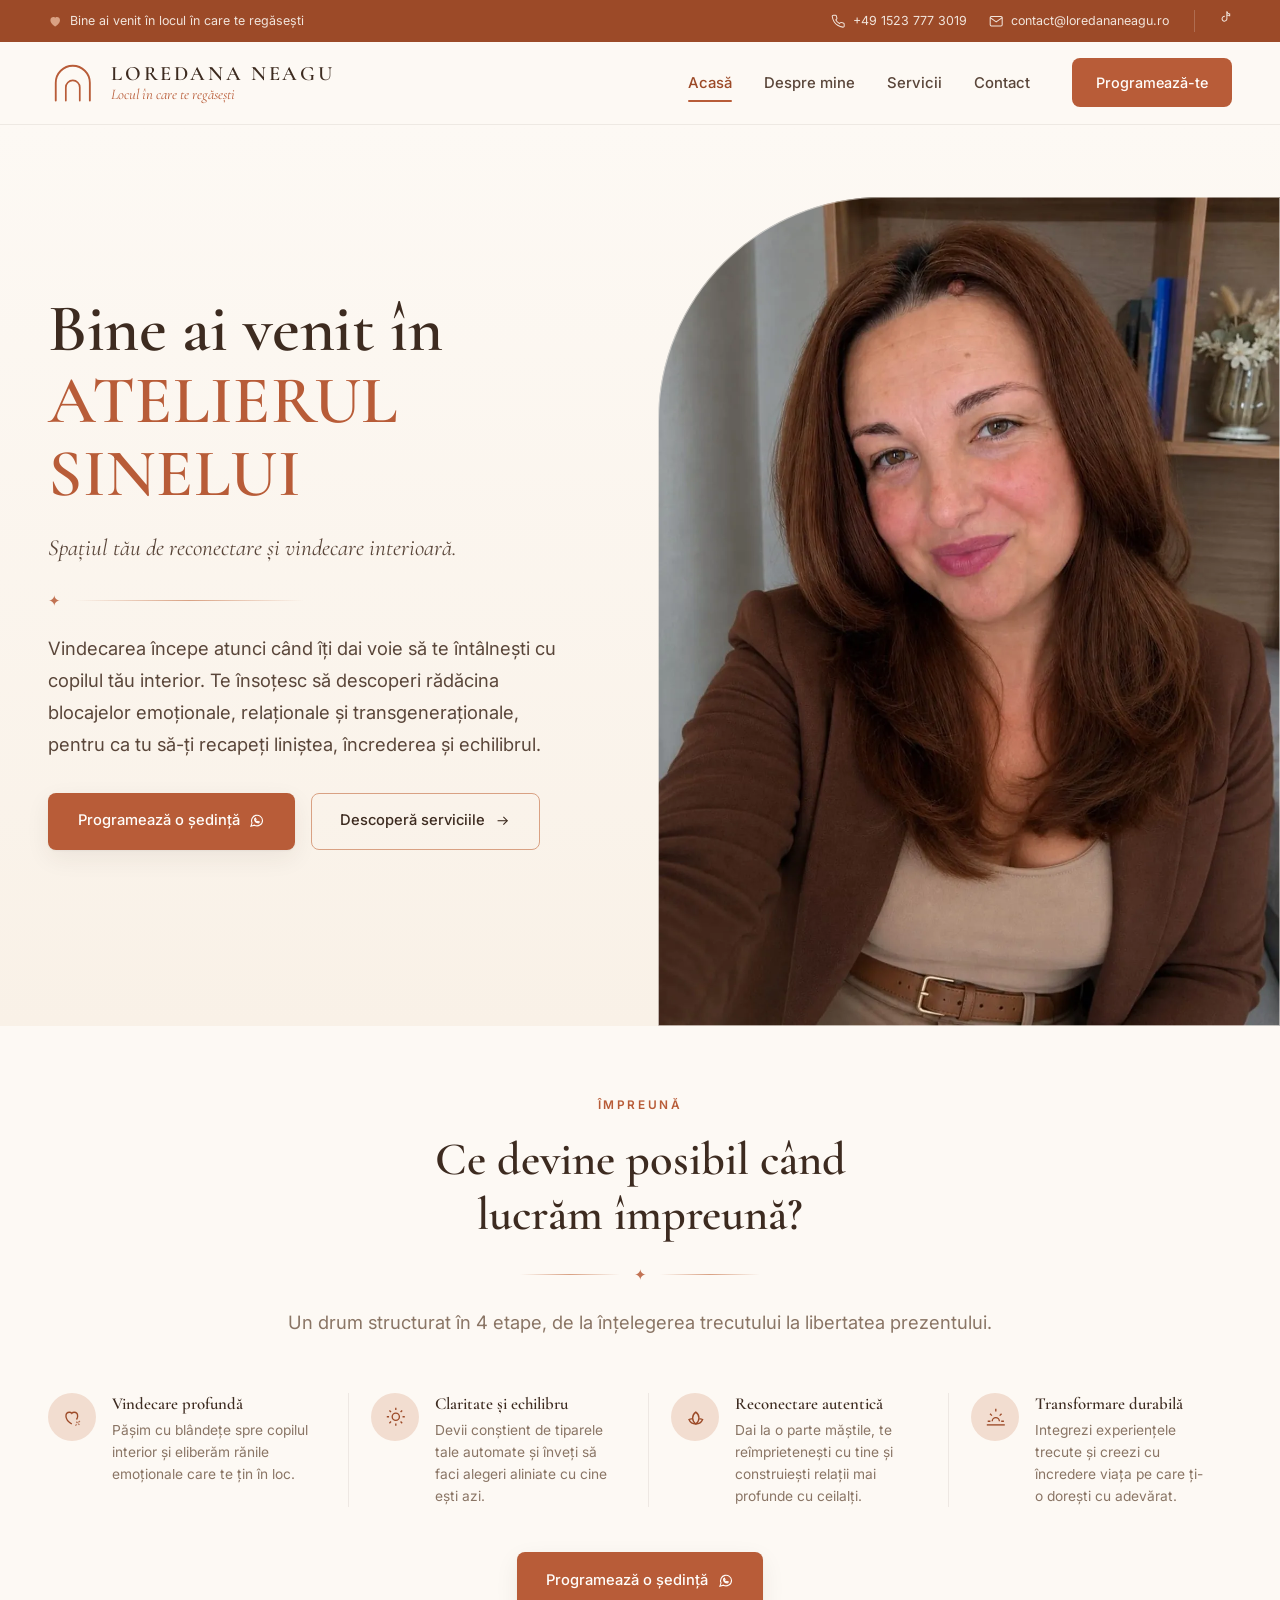
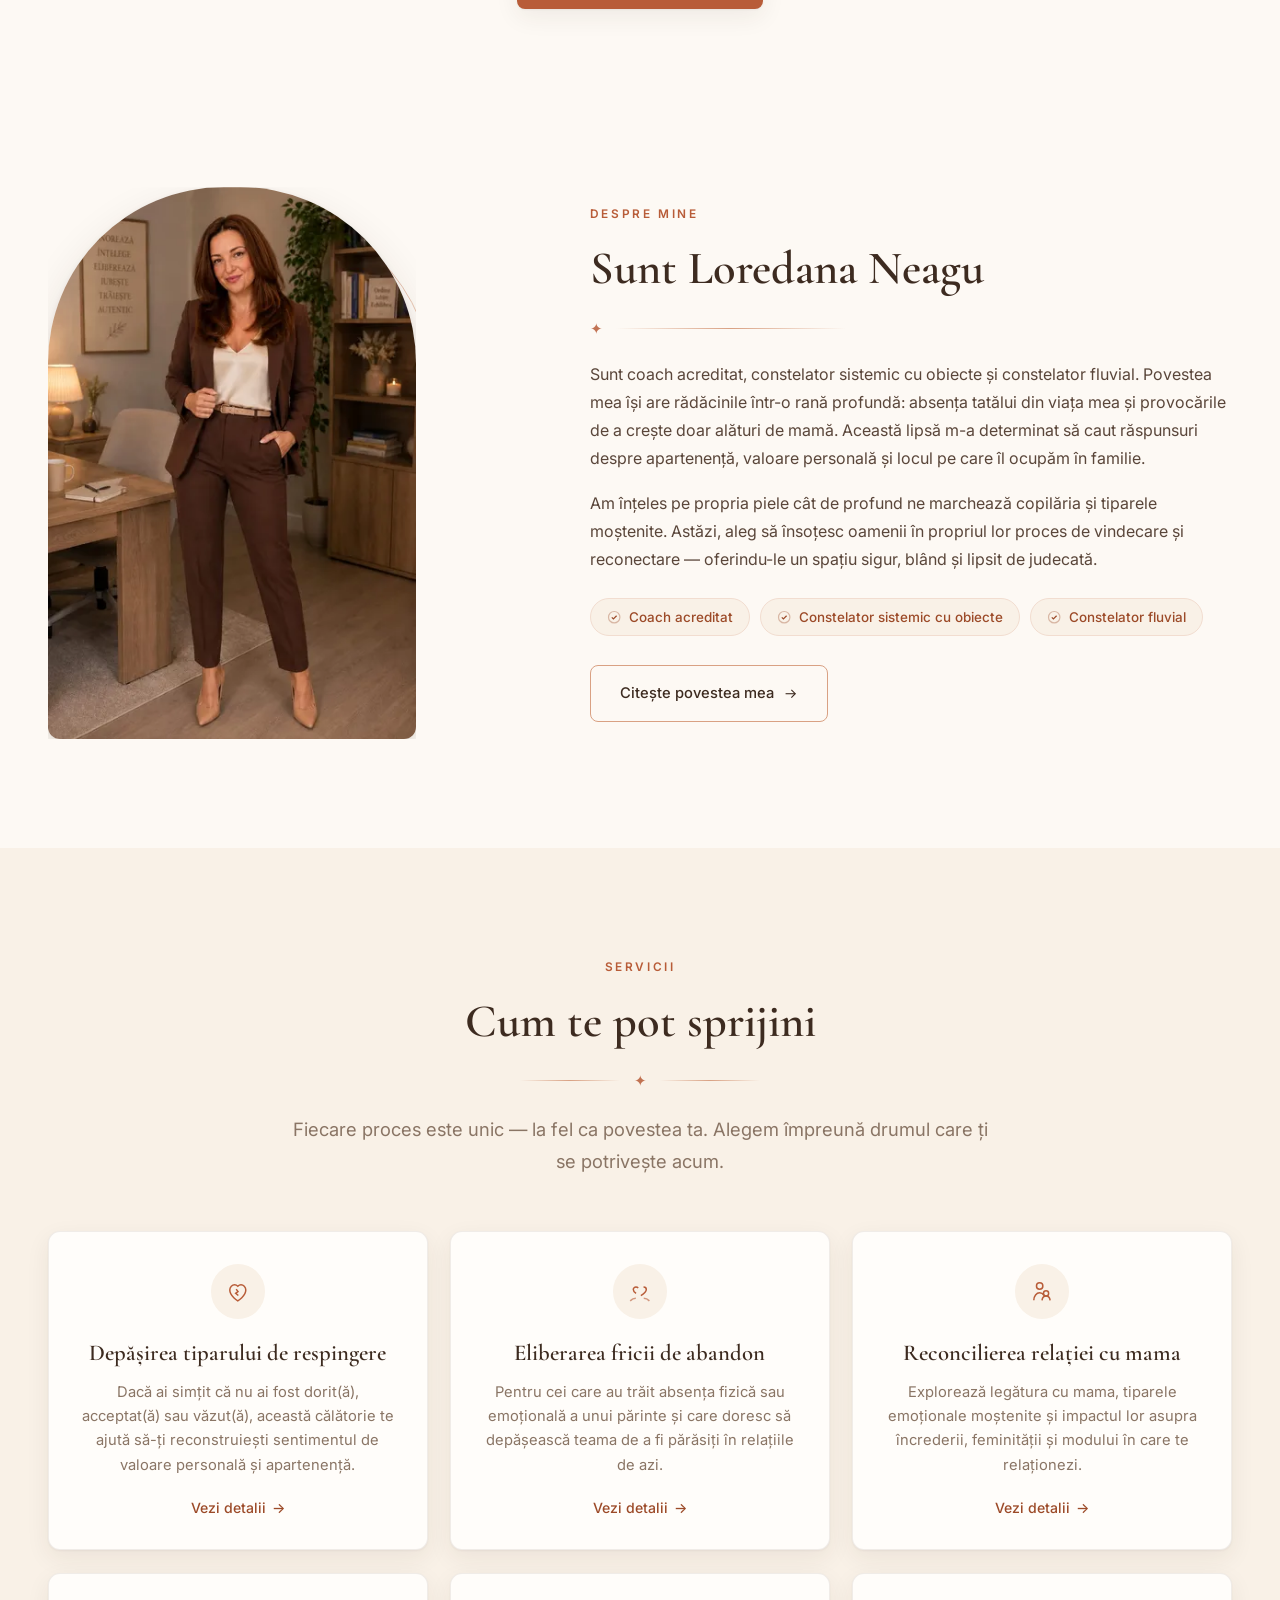
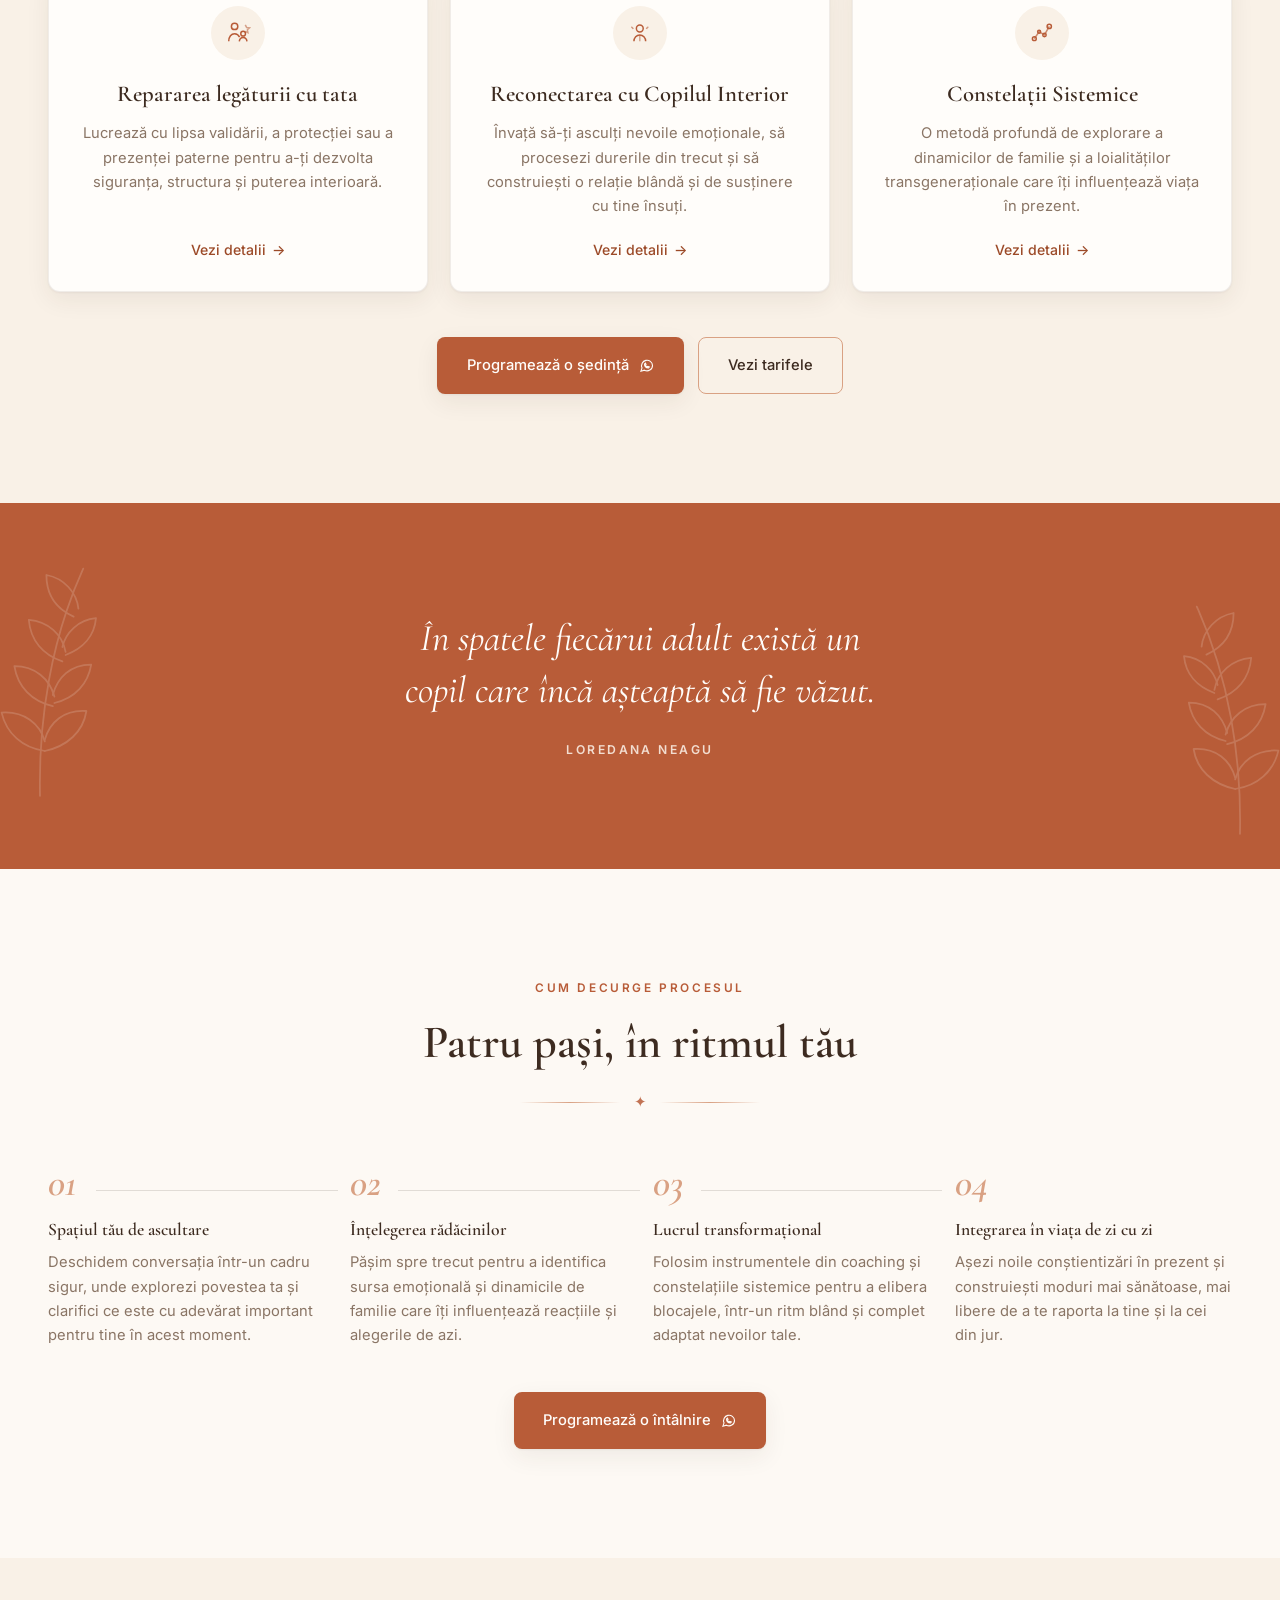
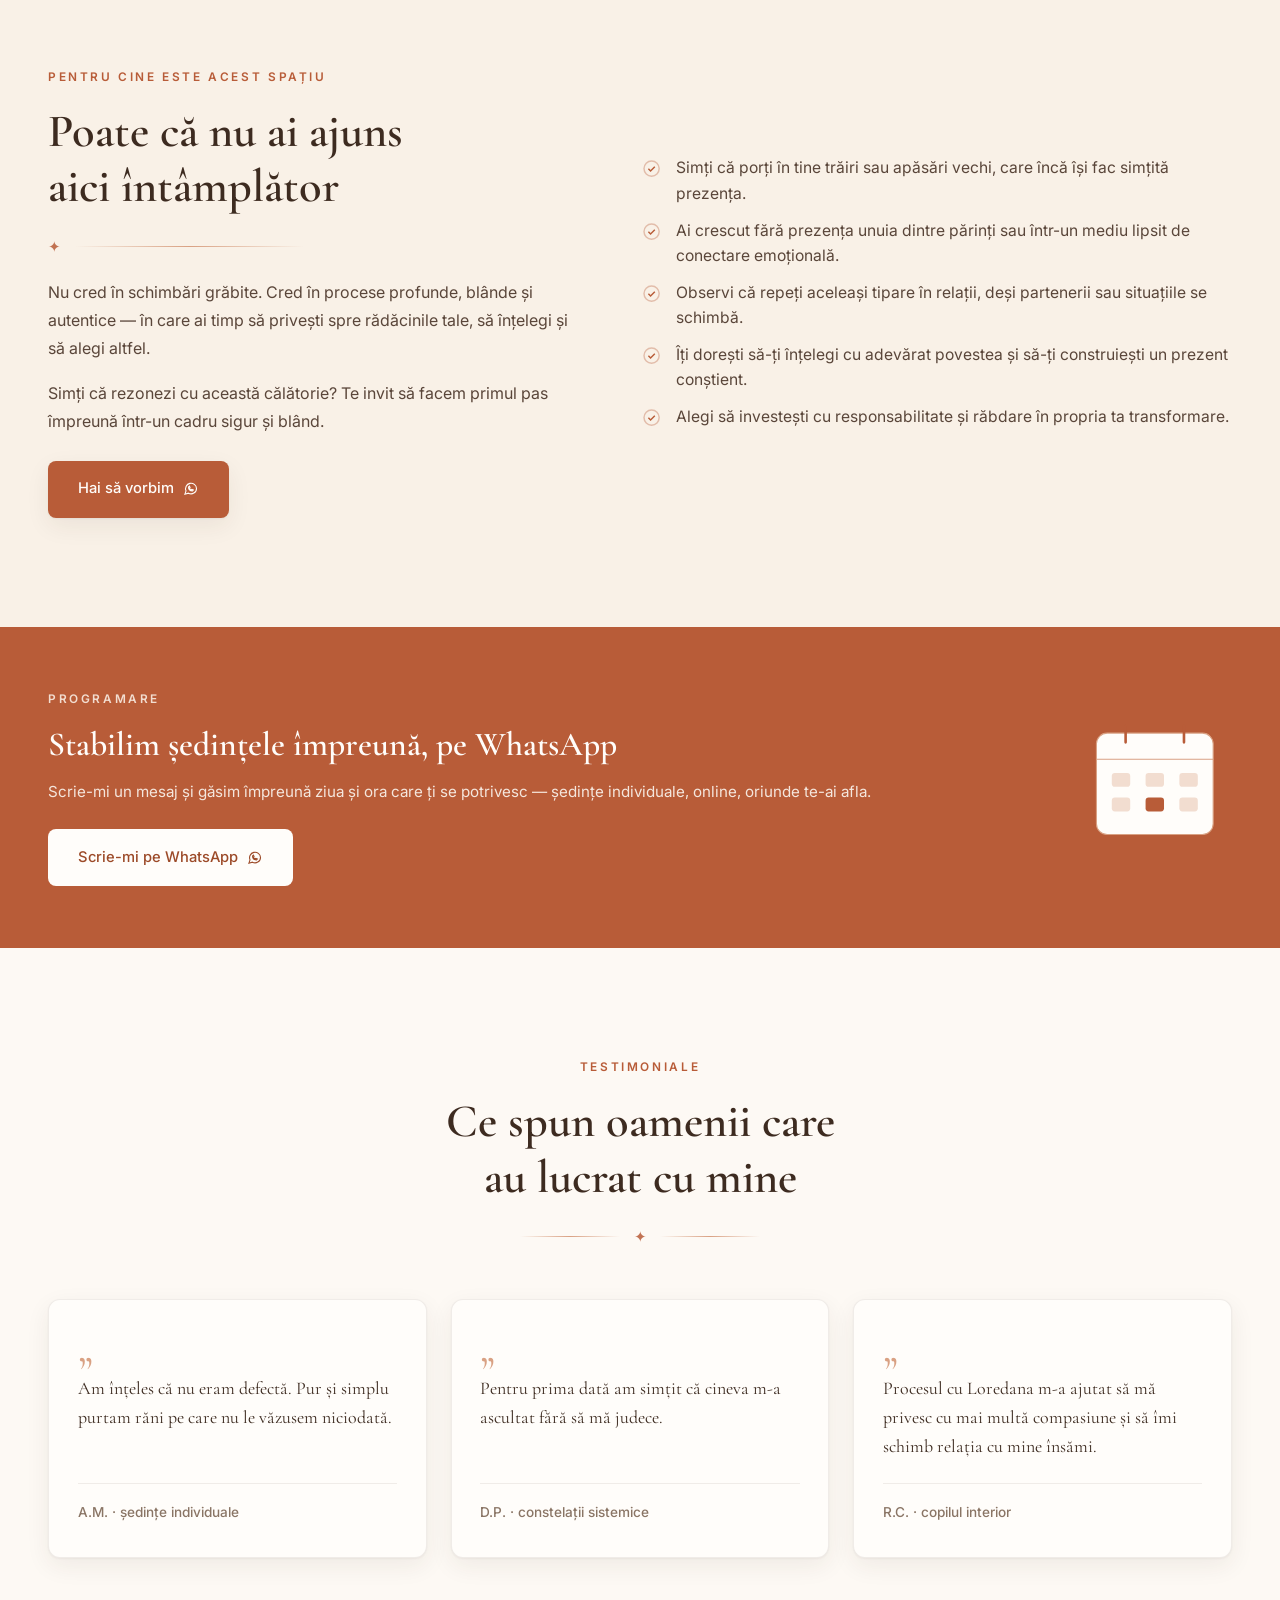
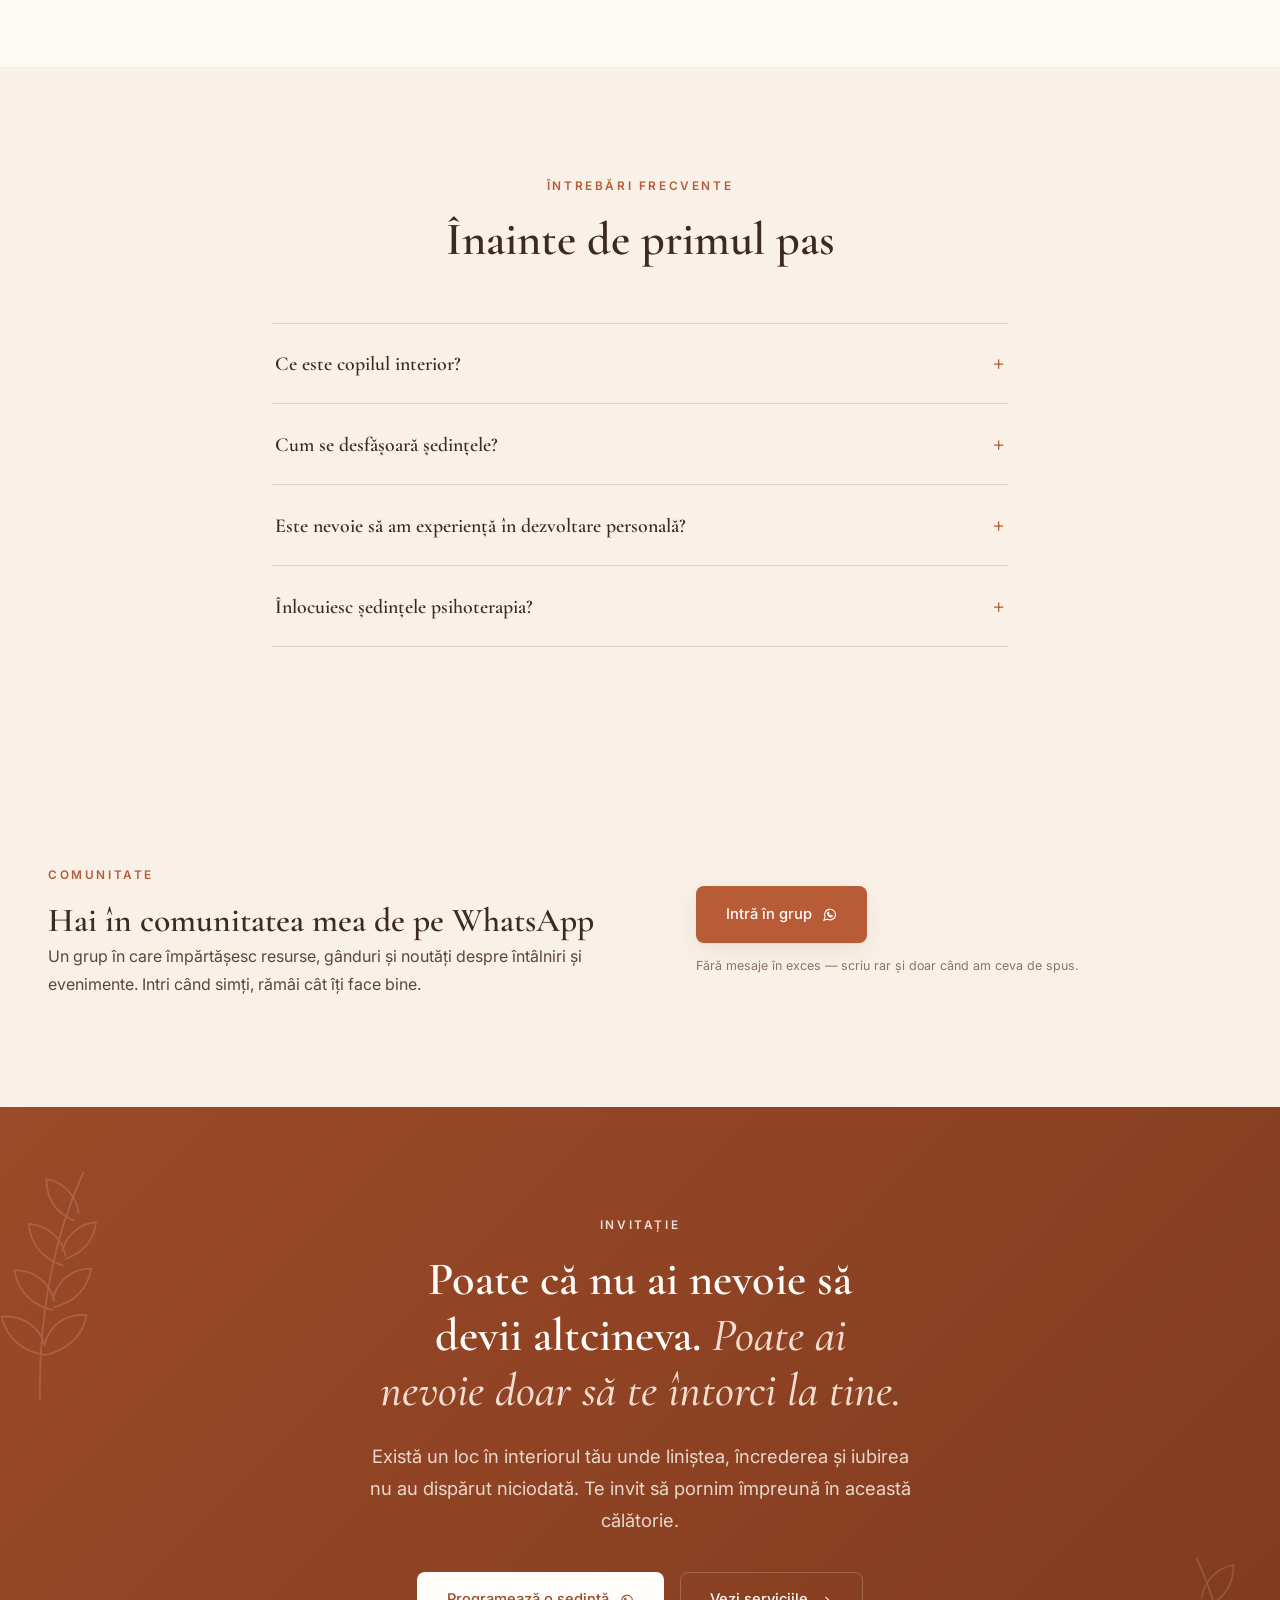
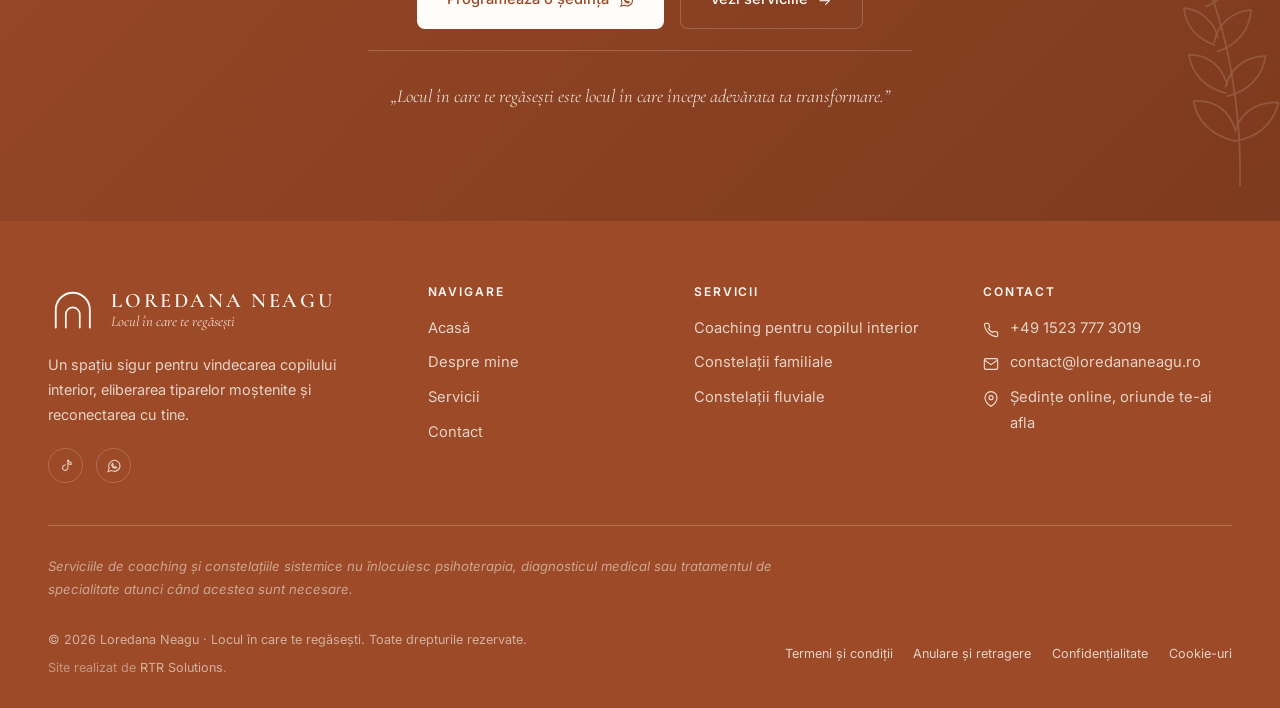
==== commit ab9d0c22: "Actualizare site din 2d1597a11da94ecad1e4f00207331013c45d8ca5" ====
--- a/index.html
+++ b/index.html
@@ -1,5 +1,3 @@
-<!DOCTYPE html><html lang="ro"> <head><meta charset="UTF-8"><meta name="viewport" content="width=device-width, initial-scale=1.0"><title>Vindecarea copilului interior prin constelații familiale | Loredana Neagu</title><meta name="description" content="Atelierul Sinelui — spațiul tău de reconectare și vindecare interioară. Coaching și constelații sistemice pentru vindecarea copilului interior, a tiparului de respingere și a fricii de abandon. Loredana Neagu — coach acreditat și constelator sistemic."><link rel="icon" type="image/svg+xml" href="/favicon.svg"><link rel="canonical" href="https://loredananeagu.ro/"><meta property="og:type" content="website"><meta property="og:locale" content="ro_RO"><meta property="og:site_name" content="Loredana Neagu — Locul în care te regăsești"><meta property="og:title" content="Vindecarea copilului interior prin constelații familiale | Loredana Neagu"><meta property="og:description" content="Atelierul Sinelui — spațiul tău de reconectare și vindecare interioară. Coaching și constelații sistemice pentru vindecarea copilului interior, a tiparului de respingere și a fricii de abandon. Loredana Neagu — coach acreditat și constelator sistemic."><meta property="og:url" content="https://loredananeagu.ro/"><meta property="og:image" content="https://loredananeagu.ro/assets/social/imagineSocial.jpg"><meta name="twitter:card" content="summary_large_image"><script type="application/ld+json">{"@context":"https://schema.org","@graph":[{"@type":"WebSite","@id":"https://loredananeagu.ro/#site","url":"https://loredananeagu.ro","name":"Loredana Neagu — Locul în care te regăsești","inLanguage":"ro-RO","publisher":{"@id":"https://loredananeagu.ro/#serviciu"}},{"@type":"ProfessionalService","@id":"https://loredananeagu.ro/#serviciu","name":"Loredana Neagu — Locul în care te regăsești","description":"Atelierul Sinelui — spațiul tău de reconectare și vindecare interioară. Coaching și constelații sistemice pentru vindecarea copilului interior, a tiparului de respingere și a fricii de abandon. Loredana Neagu — coach acreditat și constelator sistemic.","url":"https://loredananeagu.ro","image":"https://loredananeagu.ro/assets/social/imagineSocial.jpg","email":"contact@loredananeagu.ro","telephone":"+49 1523 777 3019","founder":{"@id":"https://loredananeagu.ro/#loredana"},"priceRange":"200–900 RON","areaServed":[{"@type":"Country","name":"România"},{"@type":"Country","name":"Republica Moldova"},{"@type":"Country","name":"Germania"}],"availableLanguage":{"@type":"Language","name":"Romanian","alternateName":"ro"},"sameAs":["https://www.tiktok.com/@didi.scump"]},{"@type":"Person","@id":"https://loredananeagu.ro/#loredana","name":"Loredana Neagu","jobTitle":"Coach acreditat și constelator sistemic","description":"Sunt coach acreditat, constelator sistemic cu obiecte și constelator fluvial. Povestea mea își are rădăcinile într-o rană profundă: absența tatălui din viața mea și provocările de a crește doar alături de mamă. Această lipsă m-a determinat să caut răspunsuri despre apartenență, valoare personală și locul pe care îl ocupăm în familie.","url":"https://loredananeagu.ro/despre","image":"https://loredananeagu.ro/assets/social/imagineSocial.jpg","email":"contact@loredananeagu.ro","telephone":"+49 1523 777 3019","knowsLanguage":["ro","de"],"knowsAbout":["Vindecarea copilului interior","Constelații familiale sistemice","Constelații fluviale","Coaching pentru dezvoltare personală"],"sameAs":["https://www.tiktok.com/@didi.scump"]},{"@type":"FAQPage","@id":"https://loredananeagu.ro/#intrebari","mainEntity":[{"@type":"Question","name":"Ce este copilul interior?","acceptedAnswer":{"@type":"Answer","text":"Este partea din noi care păstrează amintirile, emoțiile și nevoile formate în copilărie și care poate influența modul în care trăim ca adulți."}},{"@type":"Question","name":"Cum se desfășoară ședințele?","acceptedAnswer":{"@type":"Answer","text":"Individual, într-un spațiu confidențial, online sau în cabinet, într-un ritm adaptat fiecărei persoane."}},{"@type":"Question","name":"Este nevoie să am experiență în dezvoltare personală?","acceptedAnswer":{"@type":"Answer","text":"Nu. Este suficient să vii cu deschidere și cu dorința de a te cunoaște mai bine."}},{"@type":"Question","name":"Înlocuiesc ședințele psihoterapia?","acceptedAnswer":{"@type":"Answer","text":"Nu. Coachingul și constelațiile sistemice nu înlocuiesc psihoterapia, diagnosticul medical sau tratamentul de specialitate atunci când acestea sunt necesare — dar pot merge foarte bine în paralel."}}]}]}</script><link rel="preconnect" href="https://fonts.googleapis.com"><link rel="preconnect" href="https://fonts.gstatic.com" crossorigin><link href="https://fonts.googleapis.com/css2?family=Cormorant+Garamond:ital,wght@0,400;0,500;0,600;0,700;1,400;1,500;1,600&family=Inter:wght@400;500;600&display=swap" rel="stylesheet"><link rel="stylesheet" href="/_astro/coaching-copil-interior.CtY-Z_Cc.css"></head> <body> <div class="topbar"> <div class="container topbar-inner"> <span class="topbar-welcome"> <svg class viewBox="0 0 24 24" aria-hidden="true"><path d="M12 21s-8-4.9-8-10.6C4 6.9 6.5 5 9 5c1.7 0 2.6.8 3 1.4.4-.6 1.3-1.4 3-1.4 2.5 0 5 1.9 5 5.4C20 16.1 12 21 12 21z"></path></svg><!-- Beneficii --><!-- Servicii / călătorii --> <span>Bine ai venit în locul în care te regăsești</span> </span> <div class="topbar-right"> <div class="topbar-contact"> <a href="https://wa.me/4915237773019" target="_blank" rel="noopener"> <svg class viewBox="0 0 24 24" aria-hidden="true"><path d="M22 16.9v3a2 2 0 0 1-2.2 2 19.8 19.8 0 0 1-8.6-3.1 19.5 19.5 0 0 1-6-6A19.8 19.8 0 0 1 2.1 4.2 2 2 0 0 1 4.1 2h3a2 2 0 0 1 2 1.7c.1 1 .4 1.9.7 2.8a2 2 0 0 1-.5 2.1L8.1 9.9a16 16 0 0 0 6 6l1.3-1.3a2 2 0 0 1 2.1-.4c.9.3 1.8.6 2.8.7a2 2 0 0 1 1.7 2z"></path></svg><!-- Beneficii --><!-- Servicii / călătorii --><span>+49 1523 777 3019</span> </a> <a href="mailto:contact@loredananeagu.ro"> <svg class viewBox="0 0 24 24" aria-hidden="true"><rect x="2" y="4" width="20" height="16" rx="2"></rect><path d="m22 6-10 7L2 6"></path></svg><!-- Beneficii --><!-- Servicii / călătorii --><span>contact@loredananeagu.ro</span> </a> </div> <div class="topbar-social"> <a href="https://www.tiktok.com/@didi.scump" target="_blank" rel="noopener" aria-label="TikTok"> <svg class viewBox="0 0 24 24" aria-hidden="true"><path d="M14.8 2.5v12.1a4 4 0 1 1-3.4-3.95"></path><path d="M14.8 2.5c.5 2.4 2.3 3.9 4.7 4.1v3.1c-1.8 0-3.4-.6-4.7-1.6"></path></svg><!-- Beneficii --><!-- Servicii / călătorii --> </a> </div> </div> </div> </div> <header class="navbar" role="banner"> <div class="container nav-inner"> <a href="/" class="brand" aria-label="Loredana Neagu — Locul în care te regăsești"> <svg class="brand-mark" viewBox="0 0 64 64" fill="none" stroke="currentColor" stroke-linecap="round" aria-hidden="true"> <path d="M10 55V32a22 22 0 0 1 44 0v23" stroke-width="2.4"></path> <path d="M23 55V38a9 9 0 0 1 18 0v17" stroke-width="2.2"></path> </svg> <span class="brand-text"> <span class="brand-name">Loredana Neagu</span> <span class="brand-tag">Locul în care te regăsești</span> </span> </a> <nav class="nav-links" role="navigation" aria-label="Meniu principal"> <a href="/" aria-current="page">Acasă</a><a href="/despre">Despre mine</a><a href="/servicii">Servicii</a><a href="/contact">Contact</a> <a href="https://wa.me/4915237773019" target="_blank" rel="noopener" class="nav-cta">Programează-te</a> </nav> <button class="nav-toggle" aria-label="Deschide meniul" aria-expanded="false"> <span></span><span></span><span></span> </button> </div> </header> <div class="nav-overlay"></div> <main>   <section class="hero"> <div class="container"> <div class="hero-grid"> <div class="hero-content"> <h1 class="reveal"> Bine ai venit în <span class="accent-caps"> Atelierul<br>Sinelui </span> </h1> <p class="hero-subtitle reveal reveal-delay-1">Spațiul tău de reconectare și vindecare interioară.</p> <div class="ornament ornament-left reveal reveal-delay-1"><span>✦</span></div> <p class="lead reveal reveal-delay-1">Vindecarea începe atunci când îți dai voie să te întâlnești cu copilul tău interior. Te însoțesc să descoperi rădăcina blocajelor emoționale, relaționale și transgeneraționale, pentru ca tu să-ți recapeți liniștea, încrederea și echilibrul.</p> <div class="hero-buttons reveal reveal-delay-2"> <a href="https://wa.me/4915237773019?text=Bun%C4%83%20ziua!%20A%C8%99%20dori%20s%C4%83%20programez%20o%20%C8%99edin%C8%9B%C4%83." target="_blank" rel="noopener" class="btn btn-primary"> Programează o ședință <svg class viewBox="0 0 24 24" aria-hidden="true"><path d="M21 11.5a8.5 8.5 0 0 1-12.6 7.4L3 20.5l1.7-5.2A8.5 8.5 0 1 1 21 11.5z"></path><path d="M8.6 9.2c0 3.5 2.6 6.1 6.1 6.1l1.3-1.3-2.2-1-.9.9c-1.3-.5-2.3-1.5-2.8-2.8l.9-.9-1-2.2-1.4 1.2z"></path></svg><!-- Beneficii --><!-- Servicii / călătorii --> </a> <a href="/servicii" class="btn btn-outline"> Descoperă serviciile <svg class viewBox="0 0 24 24" aria-hidden="true"><path d="M4 12h15"></path><path d="m13 6 6 6-6 6"></path></svg><!-- Beneficii --><!-- Servicii / călătorii --> </a> </div> </div> <div class="hero-visual reveal-img"> <img src="/_astro/imagine.C7uZt9pw_Z25w3s8.webp" srcset="/_astro/imagine.C7uZt9pw_28nPF6.webp 576w, /_astro/imagine.C7uZt9pw_Z25w3s8.webp 1152w" alt="Loredana Neagu, coach acreditat și constelator sistemic" sizes="(max-width: 900px) 100vw, 50vw" loading="eager" fetchpriority="high" decoding="async" width="1152" height="1536"> </div> </div> </div> </section>  <section class="benefits"> <div class="container"> <div class="section-head reveal"> <span class="eyebrow">Împreună</span> <h2>Ce devine posibil când lucrăm împreună?</h2> <div class="ornament ornament-center"><span>✦</span></div> <p>Un drum structurat în 4 etape, de la înțelegerea trecutului la libertatea prezentului.</p> </div> <div class="benefits-grid"> <div class="benefit reveal"> <span class="benefit-icon"><!-- Beneficii --><svg class viewBox="0 0 24 24" aria-hidden="true"><path d="M12 20s-6.5-4-6.5-8.6C5.5 8.6 7.4 7 9.4 7c1.3 0 2.1.6 2.6 1.2.5-.6 1.3-1.2 2.6-1.2 2 0 3.9 1.6 3.9 4.4 0 1.3-.5 2.5-1.3 3.6"></path><path d="m17 17.5 1.4 1.4M20.5 21l-1.4-1.4M21 16.6l-1.6 1.6M17.4 20.4 16 21.8" opacity=".7"></path></svg><!-- Servicii / călătorii --></span> <div> <h3>Vindecare profundă</h3> <p>Pășim cu blândețe spre copilul interior și eliberăm rănile emoționale care te țin în loc.</p> </div> </div><div class="benefit reveal reveal-delay-1"> <span class="benefit-icon"><!-- Beneficii --><svg class viewBox="0 0 24 24" aria-hidden="true"><circle cx="12" cy="12" r="4"></circle><path d="M12 2v2.5M12 19.5V22M22 12h-2.5M4.5 12H2M19.1 4.9l-1.8 1.8M6.7 17.3l-1.8 1.8M19.1 19.1l-1.8-1.8M6.7 6.7 4.9 4.9"></path></svg><!-- Servicii / călătorii --></span> <div> <h3>Claritate și echilibru</h3> <p>Devii conștient de tiparele tale automate și înveți să faci alegeri aliniate cu cine ești azi.</p> </div> </div><div class="benefit reveal reveal-delay-2"> <span class="benefit-icon"><!-- Beneficii --><svg class viewBox="0 0 24 24" aria-hidden="true"><path d="M12 20c-3.5 0-6.4-2-7.6-5 1.2-.6 2.4-.8 3.6-.6"></path><path d="M12 20c3.5 0 6.4-2 7.6-5-1.2-.6-2.4-.8-3.6-.6"></path><path d="M12 20c-2.2-1.6-3.5-4-3.5-6.6 0-2.6 1.3-5 3.5-6.6 2.2 1.6 3.5 4 3.5 6.6 0 2.6-1.3 5-3.5 6.6z"></path></svg><!-- Servicii / călătorii --></span> <div> <h3>Reconectare autentică</h3> <p>Dai la o parte măștile, te reîmprietenești cu tine și construiești relații mai profunde cu ceilalți.</p> </div> </div><div class="benefit reveal reveal-delay-3"> <span class="benefit-icon"><!-- Beneficii --><svg class viewBox="0 0 24 24" aria-hidden="true"><path d="M12 3v3M5.6 8.6 7.7 10.7M18.4 8.6 16.3 10.7M3 17h3M18 17h3"></path><path d="M8 17a4 4 0 0 1 8 0"></path><path d="M2 21h20"></path></svg><!-- Servicii / călătorii --></span> <div> <h3>Transformare durabilă</h3> <p>Integrezi experiențele trecute și creezi cu încredere viața pe care ți-o dorești cu adevărat.</p> </div> </div> </div> <div class="grid-cta reveal"> <a href="https://wa.me/4915237773019?text=Bun%C4%83%20ziua!%20A%C8%99%20dori%20s%C4%83%20programez%20o%20%C8%99edin%C8%9B%C4%83." target="_blank" rel="noopener" class="btn btn-primary"> Programează o ședință <svg class viewBox="0 0 24 24" aria-hidden="true"><path d="M21 11.5a8.5 8.5 0 0 1-12.6 7.4L3 20.5l1.7-5.2A8.5 8.5 0 1 1 21 11.5z"></path><path d="M8.6 9.2c0 3.5 2.6 6.1 6.1 6.1l1.3-1.3-2.2-1-.9.9c-1.3-.5-2.3-1.5-2.8-2.8l.9-.9-1-2.2-1.4 1.2z"></path></svg><!-- Beneficii --><!-- Servicii / călătorii --> </a> </div> </div> </section>  <section> <div class="container"> <div class="about-grid"> <div class="about-photo reveal-img"> <img src="/_astro/imagine.DiCAqVoE_cvnD8.webp" srcset="/_astro/imagine.DiCAqVoE_2a3xrv.webp 400w, /_astro/imagine.DiCAqVoE_mXCat.webp 800w" alt="Loredana Neagu în cabinetul ei" sizes="(max-width: 900px) 100vw, 23rem" loading="lazy" decoding="async" fetchpriority="auto" width="1023" height="1537"> </div> <div class="reveal reveal-delay-1"> <span class="eyebrow">Despre mine</span> <h2>Sunt Loredana Neagu</h2> <div class="ornament ornament-left"><span>✦</span></div> <p>Sunt coach acreditat, constelator sistemic cu obiecte și constelator fluvial. Povestea mea își are rădăcinile într-o rană profundă: absența tatălui din viața mea și provocările de a crește doar alături de mamă. Această lipsă m-a determinat să caut răspunsuri despre apartenență, valoare personală și locul pe care îl ocupăm în familie.</p><p>Am înțeles pe propria piele cât de profund ne marchează copilăria și tiparele moștenite. Astăzi, aleg să însoțesc oamenii în propriul lor proces de vindecare și reconectare — oferindu-le un spațiu sigur, blând și lipsit de judecată.</p> <div class="credentials"> <span><svg class viewBox="0 0 24 24" aria-hidden="true"><circle cx="12" cy="12" r="9.5" opacity=".35"></circle><path d="m8 12.2 2.7 2.7L16 9.6"></path></svg><!-- Beneficii --><!-- Servicii / călătorii --> Coach acreditat</span><span><svg class viewBox="0 0 24 24" aria-hidden="true"><circle cx="12" cy="12" r="9.5" opacity=".35"></circle><path d="m8 12.2 2.7 2.7L16 9.6"></path></svg><!-- Beneficii --><!-- Servicii / călătorii --> Constelator sistemic cu obiecte</span><span><svg class viewBox="0 0 24 24" aria-hidden="true"><circle cx="12" cy="12" r="9.5" opacity=".35"></circle><path d="m8 12.2 2.7 2.7L16 9.6"></path></svg><!-- Beneficii --><!-- Servicii / călătorii --> Constelator fluvial</span> </div> <a href="/despre" class="btn btn-outline" style="margin-top: 1.8rem;"> Citește povestea mea <svg class viewBox="0 0 24 24" aria-hidden="true"><path d="M4 12h15"></path><path d="m13 6 6 6-6 6"></path></svg><!-- Beneficii --><!-- Servicii / călătorii --> </a> </div> </div> </div> </section>  <section class="section-warm"> <div class="container"> <div class="section-head reveal"> <span class="eyebrow">Servicii</span> <h2>Cum te pot sprijini</h2> <div class="ornament ornament-center"><span>✦</span></div> <p>Fiecare proces este unic — la fel ca povestea ta. Alegem împreună drumul care ți se potrivește acum.</p> </div> <div class="services-grid"> <article class="service-card reveal"> <span class="service-icon"><!-- Beneficii --><!-- Servicii / călătorii --><svg class viewBox="0 0 24 24" aria-hidden="true"><path d="M12 20.5S4.5 16 4.5 10.4C4.5 7.4 6.8 5.5 9 5.5c1.5 0 2.4.7 3 1.3.6-.6 1.5-1.3 3-1.3 2.2 0 4.5 1.9 4.5 4.9C19.5 16 12 20.5 12 20.5z"></path><path d="m10.5 9.5 1.7 2.3-2.2 1.6 2.5 2.1"></path></svg></span> <h3>Depășirea tiparului de respingere</h3> <p>Dacă ai simțit că nu ai fost dorit(ă), acceptat(ă) sau văzut(ă), această călătorie te ajută să-ți reconstruiești sentimentul de valoare personală și apartenență.</p> <a href="/coaching-copil-interior" class="link-arrow">Vezi detalii</a> </article><article class="service-card reveal reveal-delay-1"> <span class="service-icon"><!-- Beneficii --><!-- Servicii / călătorii --><svg class viewBox="0 0 24 24" aria-hidden="true"><path d="M8.5 13.5c-1.6-1-2.6-2.3-2.6-3.6 0-1.4 1.2-2.4 2.5-2.4 1 0 1.7.5 2.1 1"></path><path d="M15.5 7.5c1.4 0 2.6 1 2.6 2.4 0 2.4-3.2 4.6-5.1 5.8"></path><path d="M3 20.5c1.6-1.6 3.4-2.4 5.3-2.4M21 20.5c-1.6-1.6-3.4-2.4-5.3-2.4" opacity=".6"></path></svg></span> <h3>Eliberarea fricii de abandon</h3> <p>Pentru cei care au trăit absența fizică sau emoțională a unui părinte și care doresc să depășească teama de a fi părăsiți în relațiile de azi.</p> <a href="/coaching-copil-interior" class="link-arrow">Vezi detalii</a> </article><article class="service-card reveal reveal-delay-2"> <span class="service-icon"><!-- Beneficii --><!-- Servicii / călătorii --><svg class viewBox="0 0 24 24" aria-hidden="true"><circle cx="10" cy="6.5" r="3"></circle><path d="M4.5 20c0-4 2.5-7 5.5-7 1.6 0 3 .8 4 2.2"></path><circle cx="16" cy="13.5" r="2.4"></circle><path d="M12.2 20c.3-2.4 1.9-4 3.8-4s3.5 1.6 3.8 4"></path></svg></span> <h3>Reconcilierea relației cu mama</h3> <p>Explorează legătura cu mama, tiparele emoționale moștenite și impactul lor asupra încrederii, feminității și modului în care te relaționezi.</p> <a href="/coaching-copil-interior" class="link-arrow">Vezi detalii</a> </article><article class="service-card reveal"> <span class="service-icon"><!-- Beneficii --><!-- Servicii / călătorii --><svg class viewBox="0 0 24 24" aria-hidden="true"><circle cx="9" cy="6" r="3"></circle><path d="M3.5 20c0-4.2 2.4-7.2 5.5-7.2 2 0 3.7 1.2 4.7 3.2"></path><circle cx="17" cy="12.8" r="2.2"></circle><path d="M13.4 20c.3-2.2 1.8-3.7 3.6-3.7s3.3 1.5 3.6 3.7"></path><path d="M19 4.5 20.3 7l2.7.3-2 1.9.5 2.7-2.5-1.3" opacity=".55"></path></svg></span> <h3>Repararea legăturii cu tata</h3> <p>Lucrează cu lipsa validării, a protecției sau a prezenței paterne pentru a-ți dezvolta siguranța, structura și puterea interioară.</p> <a href="/coaching-copil-interior" class="link-arrow">Vezi detalii</a> </article><article class="service-card reveal reveal-delay-1"> <span class="service-icon"><!-- Beneficii --><!-- Servicii / călătorii --><svg class viewBox="0 0 24 24" aria-hidden="true"><circle cx="12" cy="8" r="3.2"></circle><path d="M6.5 20c0-3.4 2.5-6 5.5-6s5.5 2.6 5.5 6"></path><path d="M12 14v6" opacity=".5"></path><path d="M4 6.5c.9.3 1.5 1 1.8 2M20 6.5c-.9.3-1.5 1-1.8 2" opacity=".6"></path></svg></span> <h3>Reconectarea cu Copilul Interior</h3> <p>Învață să-ți asculți nevoile emoționale, să procesezi durerile din trecut și să construiești o relație blândă și de susținere cu tine însuți.</p> <a href="/coaching-copil-interior" class="link-arrow">Vezi detalii</a> </article><article class="service-card reveal reveal-delay-2"> <span class="service-icon"><!-- Beneficii --><!-- Servicii / călătorii --><svg class viewBox="0 0 24 24" aria-hidden="true"><path d="M5 17.5 9.5 11l5 3 4.5-8" opacity=".7"></path><circle cx="5" cy="17.5" r="1.8"></circle><circle cx="9.5" cy="11" r="1.4"></circle><circle cx="14.5" cy="14" r="1.6"></circle><circle cx="19" cy="6" r="2"></circle></svg></span> <h3>Constelații Sistemice</h3> <p>O metodă profundă de explorare a dinamicilor de familie și a loialităților transgeneraționale care îți influențează viața în prezent.</p> <a href="/constelatii-familiale" class="link-arrow">Vezi detalii</a> </article> </div> <div class="grid-cta reveal"> <a href="https://wa.me/4915237773019?text=Bun%C4%83%20ziua!%20A%C8%99%20dori%20s%C4%83%20programez%20o%20%C8%99edin%C8%9B%C4%83." target="_blank" rel="noopener" class="btn btn-primary"> Programează o ședință <svg class viewBox="0 0 24 24" aria-hidden="true"><path d="M21 11.5a8.5 8.5 0 0 1-12.6 7.4L3 20.5l1.7-5.2A8.5 8.5 0 1 1 21 11.5z"></path><path d="M8.6 9.2c0 3.5 2.6 6.1 6.1 6.1l1.3-1.3-2.2-1-.9.9c-1.3-.5-2.3-1.5-2.8-2.8l.9-.9-1-2.2-1.4 1.2z"></path></svg><!-- Beneficii --><!-- Servicii / călătorii --> </a> <a href="/servicii#tarife" class="btn btn-outline">Vezi tarifele</a> </div> </div> </section>  <section class="quote-band"> <span class="leaf-decor leaf-tl" aria-hidden="true"> <svg viewBox="0 0 110 170" fill="none" stroke="currentColor" stroke-width="1.1" stroke-linecap="round" stroke-linejoin="round"> <path d="M55 168C56 120 48 70 28 26"></path> <path d="M52 140c14-2 24-11 27-24-14-1-24 7-27 18"></path> <path d="M47 112c13-3 22-12 24-25-13 0-22 8-25 19"></path> <path d="M41 84c12-4 20-13 21-26-12 1-21 9-23 20"></path> <path d="M34 56c11-5 17-14 17-26-11 2-19 11-20 21"></path> <path d="M52 140c-14-3-24-12-26-25 14-1 23 7 26 18"></path> <path d="M46 110c-13-3-21-12-23-24 13 0 21 8 24 19"></path> <path d="M39 80c-11-4-18-12-19-23 11 1 19 9 21 18"></path> </svg> </span> <span class="leaf-decor leaf-br" aria-hidden="true"> <svg viewBox="0 0 110 170" fill="none" stroke="currentColor" stroke-width="1.1" stroke-linecap="round" stroke-linejoin="round"> <path d="M55 168C56 120 48 70 28 26"></path> <path d="M52 140c14-2 24-11 27-24-14-1-24 7-27 18"></path> <path d="M47 112c13-3 22-12 24-25-13 0-22 8-25 19"></path> <path d="M41 84c12-4 20-13 21-26-12 1-21 9-23 20"></path> <path d="M34 56c11-5 17-14 17-26-11 2-19 11-20 21"></path> <path d="M52 140c-14-3-24-12-26-25 14-1 23 7 26 18"></path> <path d="M46 110c-13-3-21-12-23-24 13 0 21 8 24 19"></path> <path d="M39 80c-11-4-18-12-19-23 11 1 19 9 21 18"></path> </svg> </span> <div class="container"> <figure class="reveal"> <blockquote>În spatele fiecărui adult există un copil care încă așteaptă să fie văzut.</blockquote> <figcaption>Loredana Neagu</figcaption> </figure> </div> </section>  <section> <div class="container"> <div class="section-head reveal"> <span class="eyebrow">Cum decurge procesul</span> <h2>Patru pași, în ritmul tău</h2> <div class="ornament ornament-center"><span>✦</span></div> </div> <div class="steps-grid"> <div class="step reveal"> <h3>Spațiul tău de ascultare</h3> <p>Deschidem conversația într-un cadru sigur, unde explorezi povestea ta și clarifici ce este cu adevărat important pentru tine în acest moment.</p> </div><div class="step reveal reveal-delay-1"> <h3>Înțelegerea rădăcinilor</h3> <p>Pășim spre trecut pentru a identifica sursa emoțională și dinamicile de familie care îți influențează reacțiile și alegerile de azi.</p> </div><div class="step reveal reveal-delay-2"> <h3>Lucrul transformațional</h3> <p>Folosim instrumentele din coaching și constelațiile sistemice pentru a elibera blocajele, într-un ritm blând și complet adaptat nevoilor tale.</p> </div><div class="step reveal reveal-delay-3"> <h3>Integrarea în viața de zi cu zi</h3> <p>Așezi noile conștientizări în prezent și construiești moduri mai sănătoase, mai libere de a te raporta la tine și la cei din jur.</p> </div> </div> <div class="grid-cta reveal"> <a href="https://wa.me/4915237773019?text=Bun%C4%83%20ziua!%20A%C8%99%20dori%20s%C4%83%20programez%20o%20%C8%99edin%C8%9B%C4%83." target="_blank" rel="noopener" class="btn btn-primary"> Programează o întâlnire <svg class viewBox="0 0 24 24" aria-hidden="true"><path d="M21 11.5a8.5 8.5 0 0 1-12.6 7.4L3 20.5l1.7-5.2A8.5 8.5 0 1 1 21 11.5z"></path><path d="M8.6 9.2c0 3.5 2.6 6.1 6.1 6.1l1.3-1.3-2.2-1-.9.9c-1.3-.5-2.3-1.5-2.8-2.8l.9-.9-1-2.2-1.4 1.2z"></path></svg><!-- Beneficii --><!-- Servicii / călătorii --> </a> </div> </div> </section>  <section class="section-warm"> <div class="container"> <div class="forwho-grid"> <div class="reveal"> <span class="eyebrow">Pentru cine este acest spațiu</span> <h2>Poate că nu ai ajuns aici întâmplător</h2> <div class="ornament ornament-left"><span>✦</span></div> <p>Nu cred în schimbări grăbite. Cred în procese profunde, blânde și autentice — în care ai timp să privești spre rădăcinile tale, să înțelegi și să alegi altfel.</p><p>Simți că rezonezi cu această călătorie? Te invit să facem primul pas împreună într-un cadru sigur și blând.</p> <a href="https://wa.me/4915237773019?text=Bun%C4%83%20ziua!%20A%C8%99%20dori%20s%C4%83%20programez%20o%20%C8%99edin%C8%9B%C4%83." target="_blank" rel="noopener" class="btn btn-primary" style="margin-top: 1.6rem;"> Hai să vorbim <svg class viewBox="0 0 24 24" aria-hidden="true"><path d="M21 11.5a8.5 8.5 0 0 1-12.6 7.4L3 20.5l1.7-5.2A8.5 8.5 0 1 1 21 11.5z"></path><path d="M8.6 9.2c0 3.5 2.6 6.1 6.1 6.1l1.3-1.3-2.2-1-.9.9c-1.3-.5-2.3-1.5-2.8-2.8l.9-.9-1-2.2-1.4 1.2z"></path></svg><!-- Beneficii --><!-- Servicii / călătorii --> </a> </div> <ul class="check-list reveal reveal-delay-1"> <li><svg class viewBox="0 0 24 24" aria-hidden="true"><circle cx="12" cy="12" r="9.5" opacity=".35"></circle><path d="m8 12.2 2.7 2.7L16 9.6"></path></svg><!-- Beneficii --><!-- Servicii / călătorii --><span>Simți că porți în tine trăiri sau apăsări vechi, care încă își fac simțită prezența.</span></li><li><svg class viewBox="0 0 24 24" aria-hidden="true"><circle cx="12" cy="12" r="9.5" opacity=".35"></circle><path d="m8 12.2 2.7 2.7L16 9.6"></path></svg><!-- Beneficii --><!-- Servicii / călătorii --><span>Ai crescut fără prezența unuia dintre părinți sau într-un mediu lipsit de conectare emoțională.</span></li><li><svg class viewBox="0 0 24 24" aria-hidden="true"><circle cx="12" cy="12" r="9.5" opacity=".35"></circle><path d="m8 12.2 2.7 2.7L16 9.6"></path></svg><!-- Beneficii --><!-- Servicii / călătorii --><span>Observi că repeți aceleași tipare în relații, deși partenerii sau situațiile se schimbă.</span></li><li><svg class viewBox="0 0 24 24" aria-hidden="true"><circle cx="12" cy="12" r="9.5" opacity=".35"></circle><path d="m8 12.2 2.7 2.7L16 9.6"></path></svg><!-- Beneficii --><!-- Servicii / călătorii --><span>Îți dorești să-ți înțelegi cu adevărat povestea și să-ți construiești un prezent conștient.</span></li><li><svg class viewBox="0 0 24 24" aria-hidden="true"><circle cx="12" cy="12" r="9.5" opacity=".35"></circle><path d="m8 12.2 2.7 2.7L16 9.6"></path></svg><!-- Beneficii --><!-- Servicii / călătorii --><span>Alegi să investești cu responsabilitate și răbdare în propria ta transformare.</span></li> </ul> </div> </div> </section>  <div class="split-band split-band-single"> <div class="split-panel split-terracotta"> <div class="reveal"> <span class="eyebrow">Programare</span> <h2>Stabilim ședințele împreună, pe WhatsApp</h2> <p>Scrie-mi un mesaj și găsim împreună ziua și ora care ți se potrivesc — ședințe individuale, online, oriunde te-ai afla.</p> <a href="https://wa.me/4915237773019?text=Bun%C4%83%20ziua!%20A%C8%99%20dori%20s%C4%83%20programez%20o%20%C8%99edin%C8%9B%C4%83." target="_blank" rel="noopener" class="btn btn-light"> Scrie-mi pe WhatsApp <svg class viewBox="0 0 24 24" aria-hidden="true"><path d="M21 11.5a8.5 8.5 0 0 1-12.6 7.4L3 20.5l1.7-5.2A8.5 8.5 0 1 1 21 11.5z"></path><path d="M8.6 9.2c0 3.5 2.6 6.1 6.1 6.1l1.3-1.3-2.2-1-.9.9c-1.3-.5-2.3-1.5-2.8-2.8l.9-.9-1-2.2-1.4 1.2z"></path></svg><!-- Beneficii --><!-- Servicii / călătorii --> </a> </div> <div class="split-visual reveal reveal-delay-1"> <svg viewBox="0 0 200 200" role="img" aria-label="Ilustrație calendar"> <rect x="24" y="34" width="152" height="132" rx="14" fill="#fffdfa" stroke="#d9a183" stroke-width="1.4"></rect> <path d="M24 68h152" stroke="#d9a183" stroke-width="1.4"></path> <path d="M62 24v22M138 24v22" stroke="#b85c38" stroke-width="3.4" stroke-linecap="round"></path> <g fill="#f2ddd0"> <rect x="44" y="86" width="24" height="18" rx="4"></rect> <rect x="88" y="86" width="24" height="18" rx="4"></rect> <rect x="132" y="86" width="24" height="18" rx="4"></rect> <rect x="44" y="118" width="24" height="18" rx="4"></rect> <rect x="132" y="118" width="24" height="18" rx="4"></rect> </g> <rect x="88" y="118" width="24" height="18" rx="4" fill="#b85c38"></rect> </svg> </div> </div> </div>  <section> <div class="container"> <div class="section-head reveal"> <span class="eyebrow">Testimoniale</span> <h2>Ce spun oamenii care au lucrat cu mine</h2> <div class="ornament ornament-center"><span>✦</span></div> </div> <div class="testimonials-grid"> <figure class="testimonial reveal"> <blockquote class="testimonial-quote">Am înțeles că nu eram defectă. Pur și simplu purtam răni pe care nu le văzusem niciodată.</blockquote> <figcaption class="testimonial-author">A.M. · ședințe individuale</figcaption> </figure><figure class="testimonial reveal reveal-delay-1"> <blockquote class="testimonial-quote">Pentru prima dată am simțit că cineva m-a ascultat fără să mă judece.</blockquote> <figcaption class="testimonial-author">D.P. · constelații sistemice</figcaption> </figure><figure class="testimonial reveal reveal-delay-2"> <blockquote class="testimonial-quote">Procesul cu Loredana m-a ajutat să mă privesc cu mai multă compasiune și să îmi schimb relația cu mine însămi.</blockquote> <figcaption class="testimonial-author">R.C. · copilul interior</figcaption> </figure> </div> </div> </section>  <section class="section-warm"> <div class="container-narrow"> <div class="section-head reveal"> <span class="eyebrow">Întrebări frecvente</span> <h2>Înainte de primul pas</h2> </div> <div class="faq-list reveal reveal-delay-1"> <details class="faq-item"> <summary>Ce este copilul interior?</summary> <p>Este partea din noi care păstrează amintirile, emoțiile și nevoile formate în copilărie și care poate influența modul în care trăim ca adulți.</p> </details><details class="faq-item"> <summary>Cum se desfășoară ședințele?</summary> <p>Individual, într-un spațiu confidențial, online sau în cabinet, într-un ritm adaptat fiecărei persoane.</p> </details><details class="faq-item"> <summary>Este nevoie să am experiență în dezvoltare personală?</summary> <p>Nu. Este suficient să vii cu deschidere și cu dorința de a te cunoaște mai bine.</p> </details><details class="faq-item"> <summary>Înlocuiesc ședințele psihoterapia?</summary> <p>Nu. Coachingul și constelațiile sistemice nu înlocuiesc psihoterapia, diagnosticul medical sau tratamentul de specialitate atunci când acestea sunt necesare — dar pot merge foarte bine în paralel.</p> </details> </div> </div> </section>  <section class="section-warm"> <div class="container"> <div class="nl-band"> <div class="reveal"> <span class="eyebrow">Comunitate</span> <h2>Hai în comunitatea mea de pe WhatsApp</h2> <p>Un grup în care împărtășesc resurse, gânduri și noutăți despre întâlniri și evenimente. Intri când simți, rămâi cât îți face bine.</p> </div> <div class="reveal reveal-delay-1"> <a href="https://chat.whatsapp.com/F9L32OpcJc3LaPSuYPVN7K" target="_blank" rel="noopener" class="btn btn-primary"> Intră în grup <svg class viewBox="0 0 24 24" aria-hidden="true"><path d="M21 11.5a8.5 8.5 0 0 1-12.6 7.4L3 20.5l1.7-5.2A8.5 8.5 0 1 1 21 11.5z"></path><path d="M8.6 9.2c0 3.5 2.6 6.1 6.1 6.1l1.3-1.3-2.2-1-.9.9c-1.3-.5-2.3-1.5-2.8-2.8l.9-.9-1-2.2-1.4 1.2z"></path></svg><!-- Beneficii --><!-- Servicii / călătorii --> </a> <p class="nl-note">Fără mesaje în exces — scriu rar și doar când am ceva de spus.</p> </div> </div> </div> </section>  <section class="cta-final"> <span class="leaf-decor leaf-tl" aria-hidden="true"> <svg viewBox="0 0 110 170" fill="none" stroke="currentColor" stroke-width="1.1" stroke-linecap="round" stroke-linejoin="round"> <path d="M55 168C56 120 48 70 28 26"></path> <path d="M52 140c14-2 24-11 27-24-14-1-24 7-27 18"></path> <path d="M47 112c13-3 22-12 24-25-13 0-22 8-25 19"></path> <path d="M41 84c12-4 20-13 21-26-12 1-21 9-23 20"></path> <path d="M34 56c11-5 17-14 17-26-11 2-19 11-20 21"></path> <path d="M52 140c-14-3-24-12-26-25 14-1 23 7 26 18"></path> <path d="M46 110c-13-3-21-12-23-24 13 0 21 8 24 19"></path> <path d="M39 80c-11-4-18-12-19-23 11 1 19 9 21 18"></path> </svg> </span> <span class="leaf-decor leaf-br" aria-hidden="true"> <svg viewBox="0 0 110 170" fill="none" stroke="currentColor" stroke-width="1.1" stroke-linecap="round" stroke-linejoin="round"> <path d="M55 168C56 120 48 70 28 26"></path> <path d="M52 140c14-2 24-11 27-24-14-1-24 7-27 18"></path> <path d="M47 112c13-3 22-12 24-25-13 0-22 8-25 19"></path> <path d="M41 84c12-4 20-13 21-26-12 1-21 9-23 20"></path> <path d="M34 56c11-5 17-14 17-26-11 2-19 11-20 21"></path> <path d="M52 140c-14-3-24-12-26-25 14-1 23 7 26 18"></path> <path d="M46 110c-13-3-21-12-23-24 13 0 21 8 24 19"></path> <path d="M39 80c-11-4-18-12-19-23 11 1 19 9 21 18"></path> </svg> </span> <div class="container"> <span class="eyebrow reveal">Invitație</span> <h2 class="reveal">Poate că nu ai nevoie să devii altcineva. <em>Poate ai nevoie doar să te întorci la tine.</em></h2> <p class="reveal reveal-delay-1">Există un loc în interiorul tău unde liniștea, încrederea și iubirea nu au dispărut niciodată. Te invit să pornim împreună în această călătorie.</p> <div class="cta-buttons reveal reveal-delay-2"> <a href="https://wa.me/4915237773019?text=Bun%C4%83%20ziua!%20A%C8%99%20dori%20s%C4%83%20programez%20o%20%C8%99edin%C8%9B%C4%83." target="_blank" rel="noopener" class="btn btn-light"> Programează o ședință <svg class viewBox="0 0 24 24" aria-hidden="true"><path d="M21 11.5a8.5 8.5 0 0 1-12.6 7.4L3 20.5l1.7-5.2A8.5 8.5 0 1 1 21 11.5z"></path><path d="M8.6 9.2c0 3.5 2.6 6.1 6.1 6.1l1.3-1.3-2.2-1-.9.9c-1.3-.5-2.3-1.5-2.8-2.8l.9-.9-1-2.2-1.4 1.2z"></path></svg><!-- Beneficii --><!-- Servicii / călătorii --> </a> <a href="/servicii" class="btn btn-ghost-light">Vezi serviciile <svg class viewBox="0 0 24 24" aria-hidden="true"><path d="M4 12h15"></path><path d="m13 6 6 6-6 6"></path></svg><!-- Beneficii --><!-- Servicii / călătorii --></a> </div> <p class="brand-motto reveal reveal-delay-3">„Locul în care te regăsești este locul în care începe adevărata ta transformare.”</p> </div> </section>  </main> <footer class="footer"> <div class="container"> <div class="footer-grid"> <div class="footer-brand"> <a href="/" class="brand" aria-label="Loredana Neagu — Locul în care te regăsești"> <svg class="brand-mark" viewBox="0 0 64 64" fill="none" stroke="currentColor" stroke-linecap="round" aria-hidden="true"> <path d="M10 55V32a22 22 0 0 1 44 0v23" stroke-width="2.4"></path> <path d="M23 55V38a9 9 0 0 1 18 0v17" stroke-width="2.2"></path> </svg> <span class="brand-text"> <span class="brand-name">Loredana Neagu</span> <span class="brand-tag">Locul în care te regăsești</span> </span> </a> <p>Un spațiu sigur pentru vindecarea copilului interior, eliberarea tiparelor moștenite și reconectarea cu tine.</p> <div class="footer-social"> <a href="https://www.tiktok.com/@didi.scump" target="_blank" rel="noopener" aria-label="TikTok"> <svg class viewBox="0 0 24 24" aria-hidden="true"><path d="M14.8 2.5v12.1a4 4 0 1 1-3.4-3.95"></path><path d="M14.8 2.5c.5 2.4 2.3 3.9 4.7 4.1v3.1c-1.8 0-3.4-.6-4.7-1.6"></path></svg><!-- Beneficii --><!-- Servicii / călătorii --> </a> <a href="https://wa.me/4915237773019" target="_blank" rel="noopener" aria-label="WhatsApp"><svg class viewBox="0 0 24 24" aria-hidden="true"><path d="M21 11.5a8.5 8.5 0 0 1-12.6 7.4L3 20.5l1.7-5.2A8.5 8.5 0 1 1 21 11.5z"></path><path d="M8.6 9.2c0 3.5 2.6 6.1 6.1 6.1l1.3-1.3-2.2-1-.9.9c-1.3-.5-2.3-1.5-2.8-2.8l.9-.9-1-2.2-1.4 1.2z"></path></svg><!-- Beneficii --><!-- Servicii / călătorii --></a> </div> </div> <div class="footer-col"> <h4>Navigare</h4> <ul> <li><a href="/">Acasă</a></li> <li><a href="/despre">Despre mine</a></li> <li><a href="/servicii">Servicii</a></li> <li><a href="/contact">Contact</a></li> </ul> </div> <div class="footer-col"> <h4>Servicii</h4> <ul> <li><a href="/coaching-copil-interior">Coaching pentru copilul interior</a></li> <li><a href="/constelatii-familiale">Constelații familiale</a></li> <li><a href="/constelatii-fluviale">Constelații fluviale</a></li> </ul> </div> <div class="footer-col"> <h4>Contact</h4> <ul> <li class="footer-contact-line"> <svg class viewBox="0 0 24 24" aria-hidden="true"><path d="M22 16.9v3a2 2 0 0 1-2.2 2 19.8 19.8 0 0 1-8.6-3.1 19.5 19.5 0 0 1-6-6A19.8 19.8 0 0 1 2.1 4.2 2 2 0 0 1 4.1 2h3a2 2 0 0 1 2 1.7c.1 1 .4 1.9.7 2.8a2 2 0 0 1-.5 2.1L8.1 9.9a16 16 0 0 0 6 6l1.3-1.3a2 2 0 0 1 2.1-.4c.9.3 1.8.6 2.8.7a2 2 0 0 1 1.7 2z"></path></svg><!-- Beneficii --><!-- Servicii / călătorii --> <a href="https://wa.me/4915237773019" target="_blank" rel="noopener">+49 1523 777 3019</a> </li> <li class="footer-contact-line"> <svg class viewBox="0 0 24 24" aria-hidden="true"><rect x="2" y="4" width="20" height="16" rx="2"></rect><path d="m22 6-10 7L2 6"></path></svg><!-- Beneficii --><!-- Servicii / călătorii --> <a href="mailto:contact@loredananeagu.ro">contact@loredananeagu.ro</a> </li> <li class="footer-contact-line"> <svg class viewBox="0 0 24 24" aria-hidden="true"><path d="M21 10c0 7-9 13-9 13s-9-6-9-13a9 9 0 0 1 18 0z"></path><circle cx="12" cy="10" r="3"></circle></svg><!-- Beneficii --><!-- Servicii / călătorii --> <span>Ședințe online, oriunde te-ai afla</span> </li> </ul> </div> </div> <div class="footer-disclaimer">Serviciile de coaching și constelațiile sistemice nu înlocuiesc psihoterapia, diagnosticul medical sau tratamentul de specialitate atunci când acestea sunt necesare.</div> <div class="footer-bottom"> <span>
+<!DOCTYPE html><html lang="ro"> <head><meta charset="UTF-8"><meta name="viewport" content="width=device-width, initial-scale=1.0"><title>Vindecarea copilului interior prin constelații familiale | Loredana Neagu</title><meta name="description" content="Atelierul Sinelui — spațiul tău de reconectare și vindecare interioară. Coaching și constelații sistemice pentru vindecarea copilului interior, a tiparului de respingere și a fricii de abandon. Loredana Neagu — coach acreditat și constelator sistemic."><link rel="icon" type="image/svg+xml" href="/favicon.svg"><link rel="canonical" href="https://loredananeagu.ro/"><meta property="og:type" content="website"><meta property="og:locale" content="ro_RO"><meta property="og:site_name" content="Loredana Neagu — Locul în care te regăsești"><meta property="og:title" content="Vindecarea copilului interior prin constelații familiale | Loredana Neagu"><meta property="og:description" content="Atelierul Sinelui — spațiul tău de reconectare și vindecare interioară. Coaching și constelații sistemice pentru vindecarea copilului interior, a tiparului de respingere și a fricii de abandon. Loredana Neagu — coach acreditat și constelator sistemic."><meta property="og:url" content="https://loredananeagu.ro/"><meta property="og:image" content="https://loredananeagu.ro/assets/social/imagineSocial.jpg"><meta name="twitter:card" content="summary_large_image"><script type="application/ld+json">{"@context":"https://schema.org","@graph":[{"@type":"WebSite","@id":"https://loredananeagu.ro/#site","url":"https://loredananeagu.ro","name":"Loredana Neagu — Locul în care te regăsești","inLanguage":"ro-RO","publisher":{"@id":"https://loredananeagu.ro/#serviciu"}},{"@type":"ProfessionalService","@id":"https://loredananeagu.ro/#serviciu","name":"Loredana Neagu — Locul în care te regăsești","description":"Atelierul Sinelui — spațiul tău de reconectare și vindecare interioară. Coaching și constelații sistemice pentru vindecarea copilului interior, a tiparului de respingere și a fricii de abandon. Loredana Neagu — coach acreditat și constelator sistemic.","url":"https://loredananeagu.ro","image":"https://loredananeagu.ro/assets/social/imagineSocial.jpg","email":"contact@loredananeagu.ro","telephone":"+49 1523 777 3019","founder":{"@id":"https://loredananeagu.ro/#loredana"},"priceRange":"200–900 RON","areaServed":[{"@type":"Country","name":"România"},{"@type":"Country","name":"Republica Moldova"},{"@type":"Country","name":"Germania"}],"availableLanguage":{"@type":"Language","name":"Romanian","alternateName":"ro"},"sameAs":["https://www.tiktok.com/@didi.scump"]},{"@type":"Person","@id":"https://loredananeagu.ro/#loredana","name":"Loredana Neagu","jobTitle":"Coach acreditat și constelator sistemic","description":"Sunt coach acreditat, constelator sistemic cu obiecte și constelator fluvial. Povestea mea își are rădăcinile într-o rană profundă: absența tatălui din viața mea și provocările de a crește doar alături de mamă. Această lipsă m-a determinat să caut răspunsuri despre apartenență, valoare personală și locul pe care îl ocupăm în familie.","url":"https://loredananeagu.ro/despre","image":"https://loredananeagu.ro/assets/social/imagineSocial.jpg","email":"contact@loredananeagu.ro","telephone":"+49 1523 777 3019","knowsLanguage":["ro","de"],"knowsAbout":["Vindecarea copilului interior","Constelații familiale sistemice","Constelații fluviale","Coaching pentru dezvoltare personală"],"sameAs":["https://www.tiktok.com/@didi.scump"]},{"@type":"FAQPage","@id":"https://loredananeagu.ro/#intrebari","mainEntity":[{"@type":"Question","name":"Ce este copilul interior?","acceptedAnswer":{"@type":"Answer","text":"Este partea din noi care păstrează amintirile, emoțiile și nevoile formate în copilărie și care poate influența modul în care trăim ca adulți."}},{"@type":"Question","name":"Cum se desfășoară ședințele?","acceptedAnswer":{"@type":"Answer","text":"Individual, într-un spațiu confidențial, online sau în cabinet, într-un ritm adaptat fiecărei persoane."}},{"@type":"Question","name":"Este nevoie să am experiență în dezvoltare personală?","acceptedAnswer":{"@type":"Answer","text":"Nu. Este suficient să vii cu deschidere și cu dorința de a te cunoaște mai bine."}},{"@type":"Question","name":"Înlocuiesc ședințele psihoterapia?","acceptedAnswer":{"@type":"Answer","text":"Nu. Coachingul și constelațiile sistemice nu înlocuiesc psihoterapia, diagnosticul medical sau tratamentul de specialitate atunci când acestea sunt necesare — dar pot merge foarte bine în paralel."}}]}]}</script><link rel="preconnect" href="https://fonts.googleapis.com"><link rel="preconnect" href="https://fonts.gstatic.com" crossorigin><link href="https://fonts.googleapis.com/css2?family=Cormorant+Garamond:ital,wght@0,400;0,500;0,600;0,700;1,400;1,500;1,600&family=Inter:wght@400;500;600&display=swap" rel="stylesheet"><link rel="stylesheet" href="/_astro/coaching-copil-interior.CrFe-5-D.css"></head> <body> <div class="topbar"> <div class="container topbar-inner"> <span class="topbar-welcome"> <svg class viewBox="0 0 24 24" aria-hidden="true"><path d="M12 21s-8-4.9-8-10.6C4 6.9 6.5 5 9 5c1.7 0 2.6.8 3 1.4.4-.6 1.3-1.4 3-1.4 2.5 0 5 1.9 5 5.4C20 16.1 12 21 12 21z"></path></svg><!-- Beneficii --><!-- Servicii / călătorii --> <span>Bine ai venit în locul în care te regăsești</span> </span> <div class="topbar-right"> <div class="topbar-contact"> <a href="https://wa.me/4915237773019" target="_blank" rel="noopener"> <svg class viewBox="0 0 24 24" aria-hidden="true"><path d="M22 16.9v3a2 2 0 0 1-2.2 2 19.8 19.8 0 0 1-8.6-3.1 19.5 19.5 0 0 1-6-6A19.8 19.8 0 0 1 2.1 4.2 2 2 0 0 1 4.1 2h3a2 2 0 0 1 2 1.7c.1 1 .4 1.9.7 2.8a2 2 0 0 1-.5 2.1L8.1 9.9a16 16 0 0 0 6 6l1.3-1.3a2 2 0 0 1 2.1-.4c.9.3 1.8.6 2.8.7a2 2 0 0 1 1.7 2z"></path></svg><!-- Beneficii --><!-- Servicii / călătorii --><span>+49 1523 777 3019</span> </a> <a href="mailto:contact@loredananeagu.ro"> <svg class viewBox="0 0 24 24" aria-hidden="true"><rect x="2" y="4" width="20" height="16" rx="2"></rect><path d="m22 6-10 7L2 6"></path></svg><!-- Beneficii --><!-- Servicii / călătorii --><span>contact@loredananeagu.ro</span> </a> </div> <div class="topbar-social"> <a href="https://www.tiktok.com/@didi.scump" target="_blank" rel="noopener" aria-label="TikTok"> <svg class viewBox="0 0 24 24" aria-hidden="true"><path d="M14.8 2.5v12.1a4 4 0 1 1-3.4-3.95"></path><path d="M14.8 2.5c.5 2.4 2.3 3.9 4.7 4.1v3.1c-1.8 0-3.4-.6-4.7-1.6"></path></svg><!-- Beneficii --><!-- Servicii / călătorii --> </a> </div> </div> </div> </div> <header class="navbar" role="banner"> <div class="container nav-inner"> <a href="/" class="brand" aria-label="Loredana Neagu — Locul în care te regăsești"> <svg class="brand-mark" viewBox="0 0 64 64" fill="none" stroke="currentColor" stroke-linecap="round" aria-hidden="true"> <path d="M10 55V32a22 22 0 0 1 44 0v23" stroke-width="2.4"></path> <path d="M23 55V38a9 9 0 0 1 18 0v17" stroke-width="2.2"></path> </svg> <span class="brand-text"> <span class="brand-name">Loredana Neagu</span> <span class="brand-tag">Locul în care te regăsești</span> </span> </a> <nav class="nav-links" role="navigation" aria-label="Meniu principal"> <a href="/" aria-current="page">Acasă</a><a href="/despre">Despre mine</a><a href="/servicii">Servicii</a><a href="/contact">Contact</a> <a href="https://wa.me/4915237773019" target="_blank" rel="noopener" class="nav-cta">Programează-te</a> </nav> <button class="nav-toggle" aria-label="Deschide meniul" aria-expanded="false"> <span></span><span></span><span></span> </button> </div> </header> <div class="nav-overlay"></div> <main>   <section class="hero"> <div class="container"> <div class="hero-grid"> <div class="hero-content"> <h1 class="reveal"> Bine ai venit în <span class="accent-caps"> Atelierul<br>Sinelui </span> </h1> <p class="hero-subtitle reveal reveal-delay-1">Spațiul tău de reconectare și vindecare interioară.</p> <div class="ornament ornament-left reveal reveal-delay-1"><span>✦</span></div> <p class="lead reveal reveal-delay-1">Vindecarea începe atunci când îți dai voie să te întâlnești cu copilul tău interior. Te însoțesc să descoperi rădăcina blocajelor emoționale, relaționale și transgeneraționale, pentru ca tu să-ți recapeți liniștea, încrederea și echilibrul.</p> <div class="hero-buttons reveal reveal-delay-2"> <a href="https://wa.me/4915237773019?text=Bun%C4%83%20ziua!%20A%C8%99%20dori%20s%C4%83%20programez%20o%20%C8%99edin%C8%9B%C4%83." target="_blank" rel="noopener" class="btn btn-primary"> Programează o ședință <svg class viewBox="0 0 24 24" aria-hidden="true"><path d="M21 11.5a8.5 8.5 0 0 1-12.6 7.4L3 20.5l1.7-5.2A8.5 8.5 0 1 1 21 11.5z"></path><path d="M8.6 9.2c0 3.5 2.6 6.1 6.1 6.1l1.3-1.3-2.2-1-.9.9c-1.3-.5-2.3-1.5-2.8-2.8l.9-.9-1-2.2-1.4 1.2z"></path></svg><!-- Beneficii --><!-- Servicii / călătorii --> </a> <a href="/servicii" class="btn btn-outline"> Descoperă serviciile <svg class viewBox="0 0 24 24" aria-hidden="true"><path d="M4 12h15"></path><path d="m13 6 6 6-6 6"></path></svg><!-- Beneficii --><!-- Servicii / călătorii --> </a> </div> </div> <div class="hero-visual reveal-img"> <img src="/_astro/imagine.C7uZt9pw_Z25w3s8.webp" srcset="/_astro/imagine.C7uZt9pw_28nPF6.webp 576w, /_astro/imagine.C7uZt9pw_Z25w3s8.webp 1152w" alt="Loredana Neagu, coach acreditat și constelator sistemic" sizes="(max-width: 900px) 100vw, 50vw" loading="eager" fetchpriority="high" decoding="async" width="1152" height="1536"> </div> </div> </div> </section>  <section class="benefits"> <div class="container"> <div class="section-head reveal"> <span class="eyebrow">Împreună</span> <h2>Ce devine posibil când lucrăm împreună?</h2> <div class="ornament ornament-center"><span>✦</span></div> <p>Un drum structurat în 4 etape, de la înțelegerea trecutului la libertatea prezentului.</p> </div> <div class="benefits-grid"> <div class="benefit reveal"> <span class="benefit-icon"><!-- Beneficii --><svg class viewBox="0 0 24 24" aria-hidden="true"><path d="M12 20s-6.5-4-6.5-8.6C5.5 8.6 7.4 7 9.4 7c1.3 0 2.1.6 2.6 1.2.5-.6 1.3-1.2 2.6-1.2 2 0 3.9 1.6 3.9 4.4 0 1.3-.5 2.5-1.3 3.6"></path><path d="m17 17.5 1.4 1.4M20.5 21l-1.4-1.4M21 16.6l-1.6 1.6M17.4 20.4 16 21.8" opacity=".7"></path></svg><!-- Servicii / călătorii --></span> <div> <h3>Vindecare profundă</h3> <p>Pășim cu blândețe spre copilul interior și eliberăm rănile emoționale care te țin în loc.</p> </div> </div><div class="benefit reveal reveal-delay-1"> <span class="benefit-icon"><!-- Beneficii --><svg class viewBox="0 0 24 24" aria-hidden="true"><circle cx="12" cy="12" r="4"></circle><path d="M12 2v2.5M12 19.5V22M22 12h-2.5M4.5 12H2M19.1 4.9l-1.8 1.8M6.7 17.3l-1.8 1.8M19.1 19.1l-1.8-1.8M6.7 6.7 4.9 4.9"></path></svg><!-- Servicii / călătorii --></span> <div> <h3>Claritate și echilibru</h3> <p>Devii conștient de tiparele tale automate și înveți să faci alegeri aliniate cu cine ești azi.</p> </div> </div><div class="benefit reveal reveal-delay-2"> <span class="benefit-icon"><!-- Beneficii --><svg class viewBox="0 0 24 24" aria-hidden="true"><path d="M12 20c-3.5 0-6.4-2-7.6-5 1.2-.6 2.4-.8 3.6-.6"></path><path d="M12 20c3.5 0 6.4-2 7.6-5-1.2-.6-2.4-.8-3.6-.6"></path><path d="M12 20c-2.2-1.6-3.5-4-3.5-6.6 0-2.6 1.3-5 3.5-6.6 2.2 1.6 3.5 4 3.5 6.6 0 2.6-1.3 5-3.5 6.6z"></path></svg><!-- Servicii / călătorii --></span> <div> <h3>Reconectare autentică</h3> <p>Dai la o parte măștile, te reîmprietenești cu tine și construiești relații mai profunde cu ceilalți.</p> </div> </div><div class="benefit reveal reveal-delay-3"> <span class="benefit-icon"><!-- Beneficii --><svg class viewBox="0 0 24 24" aria-hidden="true"><path d="M12 3v3M5.6 8.6 7.7 10.7M18.4 8.6 16.3 10.7M3 17h3M18 17h3"></path><path d="M8 17a4 4 0 0 1 8 0"></path><path d="M2 21h20"></path></svg><!-- Servicii / călătorii --></span> <div> <h3>Transformare durabilă</h3> <p>Integrezi experiențele trecute și creezi cu încredere viața pe care ți-o dorești cu adevărat.</p> </div> </div> </div> <div class="grid-cta reveal"> <a href="https://wa.me/4915237773019?text=Bun%C4%83%20ziua!%20A%C8%99%20dori%20s%C4%83%20programez%20o%20%C8%99edin%C8%9B%C4%83." target="_blank" rel="noopener" class="btn btn-primary"> Programează o ședință <svg class viewBox="0 0 24 24" aria-hidden="true"><path d="M21 11.5a8.5 8.5 0 0 1-12.6 7.4L3 20.5l1.7-5.2A8.5 8.5 0 1 1 21 11.5z"></path><path d="M8.6 9.2c0 3.5 2.6 6.1 6.1 6.1l1.3-1.3-2.2-1-.9.9c-1.3-.5-2.3-1.5-2.8-2.8l.9-.9-1-2.2-1.4 1.2z"></path></svg><!-- Beneficii --><!-- Servicii / călătorii --> </a> </div> </div> </section>  <section> <div class="container"> <div class="about-grid"> <div class="about-photo reveal-img"> <img src="/_astro/imagine.DiCAqVoE_cvnD8.webp" srcset="/_astro/imagine.DiCAqVoE_2a3xrv.webp 400w, /_astro/imagine.DiCAqVoE_mXCat.webp 800w" alt="Loredana Neagu în cabinetul ei" sizes="(max-width: 900px) 100vw, 23rem" loading="lazy" decoding="async" fetchpriority="auto" width="1023" height="1537"> </div> <div class="reveal reveal-delay-1"> <span class="eyebrow">Despre mine</span> <h2>Sunt Loredana Neagu</h2> <div class="ornament ornament-left"><span>✦</span></div> <p>Sunt coach acreditat, constelator sistemic cu obiecte și constelator fluvial. Povestea mea își are rădăcinile într-o rană profundă: absența tatălui din viața mea și provocările de a crește doar alături de mamă. Această lipsă m-a determinat să caut răspunsuri despre apartenență, valoare personală și locul pe care îl ocupăm în familie.</p><p>Am înțeles pe propria piele cât de profund ne marchează copilăria și tiparele moștenite. Astăzi, aleg să însoțesc oamenii în propriul lor proces de vindecare și reconectare — oferindu-le un spațiu sigur, blând și lipsit de judecată.</p> <div class="credentials"> <span><svg class viewBox="0 0 24 24" aria-hidden="true"><circle cx="12" cy="12" r="9.5" opacity=".35"></circle><path d="m8 12.2 2.7 2.7L16 9.6"></path></svg><!-- Beneficii --><!-- Servicii / călătorii --> Coach acreditat</span><span><svg class viewBox="0 0 24 24" aria-hidden="true"><circle cx="12" cy="12" r="9.5" opacity=".35"></circle><path d="m8 12.2 2.7 2.7L16 9.6"></path></svg><!-- Beneficii --><!-- Servicii / călătorii --> Constelator sistemic cu obiecte</span><span><svg class viewBox="0 0 24 24" aria-hidden="true"><circle cx="12" cy="12" r="9.5" opacity=".35"></circle><path d="m8 12.2 2.7 2.7L16 9.6"></path></svg><!-- Beneficii --><!-- Servicii / călătorii --> Constelator fluvial</span> </div> <a href="/despre" class="btn btn-outline" style="margin-top: 1.8rem;"> Citește povestea mea <svg class viewBox="0 0 24 24" aria-hidden="true"><path d="M4 12h15"></path><path d="m13 6 6 6-6 6"></path></svg><!-- Beneficii --><!-- Servicii / călătorii --> </a> </div> </div> </div> </section>  <section class="section-warm"> <div class="container"> <div class="section-head reveal"> <span class="eyebrow">Servicii</span> <h2>Cum te pot sprijini</h2> <div class="ornament ornament-center"><span>✦</span></div> <p>Fiecare proces este unic — la fel ca povestea ta. Alegem împreună drumul care ți se potrivește acum.</p> </div> <div class="services-grid"> <article class="service-card reveal"> <span class="service-icon"><!-- Beneficii --><!-- Servicii / călătorii --><svg class viewBox="0 0 24 24" aria-hidden="true"><path d="M12 20.5S4.5 16 4.5 10.4C4.5 7.4 6.8 5.5 9 5.5c1.5 0 2.4.7 3 1.3.6-.6 1.5-1.3 3-1.3 2.2 0 4.5 1.9 4.5 4.9C19.5 16 12 20.5 12 20.5z"></path><path d="m10.5 9.5 1.7 2.3-2.2 1.6 2.5 2.1"></path></svg></span> <h3>Depășirea tiparului de respingere</h3> <p>Dacă ai simțit că nu ai fost dorit(ă), acceptat(ă) sau văzut(ă), această călătorie te ajută să-ți reconstruiești sentimentul de valoare personală și apartenență.</p> <a href="/coaching-copil-interior" class="link-arrow">Vezi detalii</a> </article><article class="service-card reveal reveal-delay-1"> <span class="service-icon"><!-- Beneficii --><!-- Servicii / călătorii --><svg class viewBox="0 0 24 24" aria-hidden="true"><path d="M8.5 13.5c-1.6-1-2.6-2.3-2.6-3.6 0-1.4 1.2-2.4 2.5-2.4 1 0 1.7.5 2.1 1"></path><path d="M15.5 7.5c1.4 0 2.6 1 2.6 2.4 0 2.4-3.2 4.6-5.1 5.8"></path><path d="M3 20.5c1.6-1.6 3.4-2.4 5.3-2.4M21 20.5c-1.6-1.6-3.4-2.4-5.3-2.4" opacity=".6"></path></svg></span> <h3>Eliberarea fricii de abandon</h3> <p>Pentru cei care au trăit absența fizică sau emoțională a unui părinte și care doresc să depășească teama de a fi părăsiți în relațiile de azi.</p> <a href="/coaching-copil-interior" class="link-arrow">Vezi detalii</a> </article><article class="service-card reveal reveal-delay-2"> <span class="service-icon"><!-- Beneficii --><!-- Servicii / călătorii --><svg class viewBox="0 0 24 24" aria-hidden="true"><circle cx="10" cy="6.5" r="3"></circle><path d="M4.5 20c0-4 2.5-7 5.5-7 1.6 0 3 .8 4 2.2"></path><circle cx="16" cy="13.5" r="2.4"></circle><path d="M12.2 20c.3-2.4 1.9-4 3.8-4s3.5 1.6 3.8 4"></path></svg></span> <h3>Reconcilierea relației cu mama</h3> <p>Explorează legătura cu mama, tiparele emoționale moștenite și impactul lor asupra încrederii, feminității și modului în care te relaționezi.</p> <a href="/coaching-copil-interior" class="link-arrow">Vezi detalii</a> </article><article class="service-card reveal"> <span class="service-icon"><!-- Beneficii --><!-- Servicii / călătorii --><svg class viewBox="0 0 24 24" aria-hidden="true"><circle cx="9" cy="6" r="3"></circle><path d="M3.5 20c0-4.2 2.4-7.2 5.5-7.2 2 0 3.7 1.2 4.7 3.2"></path><circle cx="17" cy="12.8" r="2.2"></circle><path d="M13.4 20c.3-2.2 1.8-3.7 3.6-3.7s3.3 1.5 3.6 3.7"></path><path d="M19 4.5 20.3 7l2.7.3-2 1.9.5 2.7-2.5-1.3" opacity=".55"></path></svg></span> <h3>Repararea legăturii cu tata</h3> <p>Lucrează cu lipsa validării, a protecției sau a prezenței paterne pentru a-ți dezvolta siguranța, structura și puterea interioară.</p> <a href="/coaching-copil-interior" class="link-arrow">Vezi detalii</a> </article><article class="service-card reveal reveal-delay-1"> <span class="service-icon"><!-- Beneficii --><!-- Servicii / călătorii --><svg class viewBox="0 0 24 24" aria-hidden="true"><circle cx="12" cy="8" r="3.2"></circle><path d="M6.5 20c0-3.4 2.5-6 5.5-6s5.5 2.6 5.5 6"></path><path d="M12 14v6" opacity=".5"></path><path d="M4 6.5c.9.3 1.5 1 1.8 2M20 6.5c-.9.3-1.5 1-1.8 2" opacity=".6"></path></svg></span> <h3>Reconectarea cu Copilul Interior</h3> <p>Învață să-ți asculți nevoile emoționale, să procesezi durerile din trecut și să construiești o relație blândă și de susținere cu tine însuți.</p> <a href="/coaching-copil-interior" class="link-arrow">Vezi detalii</a> </article><article class="service-card reveal reveal-delay-2"> <span class="service-icon"><!-- Beneficii --><!-- Servicii / călătorii --><svg class viewBox="0 0 24 24" aria-hidden="true"><path d="M5 17.5 9.5 11l5 3 4.5-8" opacity=".7"></path><circle cx="5" cy="17.5" r="1.8"></circle><circle cx="9.5" cy="11" r="1.4"></circle><circle cx="14.5" cy="14" r="1.6"></circle><circle cx="19" cy="6" r="2"></circle></svg></span> <h3>Constelații Sistemice</h3> <p>O metodă profundă de explorare a dinamicilor de familie și a loialităților transgeneraționale care îți influențează viața în prezent.</p> <a href="/constelatii-familiale" class="link-arrow">Vezi detalii</a> </article> </div> <div class="grid-cta reveal"> <a href="https://wa.me/4915237773019?text=Bun%C4%83%20ziua!%20A%C8%99%20dori%20s%C4%83%20programez%20o%20%C8%99edin%C8%9B%C4%83." target="_blank" rel="noopener" class="btn btn-primary"> Programează o ședință <svg class viewBox="0 0 24 24" aria-hidden="true"><path d="M21 11.5a8.5 8.5 0 0 1-12.6 7.4L3 20.5l1.7-5.2A8.5 8.5 0 1 1 21 11.5z"></path><path d="M8.6 9.2c0 3.5 2.6 6.1 6.1 6.1l1.3-1.3-2.2-1-.9.9c-1.3-.5-2.3-1.5-2.8-2.8l.9-.9-1-2.2-1.4 1.2z"></path></svg><!-- Beneficii --><!-- Servicii / călătorii --> </a> <a href="/servicii#tarife" class="btn btn-outline">Vezi tarifele</a> </div> </div> </section>  <section class="quote-band"> <span class="leaf-decor leaf-tl" aria-hidden="true"> <svg viewBox="0 0 110 170" fill="none" stroke="currentColor" stroke-width="1.1" stroke-linecap="round" stroke-linejoin="round"> <path d="M55 168C56 120 48 70 28 26"></path> <path d="M52 140c14-2 24-11 27-24-14-1-24 7-27 18"></path> <path d="M47 112c13-3 22-12 24-25-13 0-22 8-25 19"></path> <path d="M41 84c12-4 20-13 21-26-12 1-21 9-23 20"></path> <path d="M34 56c11-5 17-14 17-26-11 2-19 11-20 21"></path> <path d="M52 140c-14-3-24-12-26-25 14-1 23 7 26 18"></path> <path d="M46 110c-13-3-21-12-23-24 13 0 21 8 24 19"></path> <path d="M39 80c-11-4-18-12-19-23 11 1 19 9 21 18"></path> </svg> </span> <span class="leaf-decor leaf-br" aria-hidden="true"> <svg viewBox="0 0 110 170" fill="none" stroke="currentColor" stroke-width="1.1" stroke-linecap="round" stroke-linejoin="round"> <path d="M55 168C56 120 48 70 28 26"></path> <path d="M52 140c14-2 24-11 27-24-14-1-24 7-27 18"></path> <path d="M47 112c13-3 22-12 24-25-13 0-22 8-25 19"></path> <path d="M41 84c12-4 20-13 21-26-12 1-21 9-23 20"></path> <path d="M34 56c11-5 17-14 17-26-11 2-19 11-20 21"></path> <path d="M52 140c-14-3-24-12-26-25 14-1 23 7 26 18"></path> <path d="M46 110c-13-3-21-12-23-24 13 0 21 8 24 19"></path> <path d="M39 80c-11-4-18-12-19-23 11 1 19 9 21 18"></path> </svg> </span> <div class="container"> <figure class="reveal"> <blockquote>În spatele fiecărui adult există un copil care încă așteaptă să fie văzut.</blockquote> <figcaption>Loredana Neagu</figcaption> </figure> </div> </section>  <section> <div class="container"> <div class="section-head reveal"> <span class="eyebrow">Cum decurge procesul</span> <h2>Patru pași, în ritmul tău</h2> <div class="ornament ornament-center"><span>✦</span></div> </div> <div class="steps-grid"> <div class="step reveal"> <h3>Spațiul tău de ascultare</h3> <p>Deschidem conversația într-un cadru sigur, unde explorezi povestea ta și clarifici ce este cu adevărat important pentru tine în acest moment.</p> </div><div class="step reveal reveal-delay-1"> <h3>Înțelegerea rădăcinilor</h3> <p>Pășim spre trecut pentru a identifica sursa emoțională și dinamicile de familie care îți influențează reacțiile și alegerile de azi.</p> </div><div class="step reveal reveal-delay-2"> <h3>Lucrul transformațional</h3> <p>Folosim instrumentele din coaching și constelațiile sistemice pentru a elibera blocajele, într-un ritm blând și complet adaptat nevoilor tale.</p> </div><div class="step reveal reveal-delay-3"> <h3>Integrarea în viața de zi cu zi</h3> <p>Așezi noile conștientizări în prezent și construiești moduri mai sănătoase, mai libere de a te raporta la tine și la cei din jur.</p> </div> </div> <div class="grid-cta reveal"> <a href="https://wa.me/4915237773019?text=Bun%C4%83%20ziua!%20A%C8%99%20dori%20s%C4%83%20programez%20o%20%C8%99edin%C8%9B%C4%83." target="_blank" rel="noopener" class="btn btn-primary"> Programează o întâlnire <svg class viewBox="0 0 24 24" aria-hidden="true"><path d="M21 11.5a8.5 8.5 0 0 1-12.6 7.4L3 20.5l1.7-5.2A8.5 8.5 0 1 1 21 11.5z"></path><path d="M8.6 9.2c0 3.5 2.6 6.1 6.1 6.1l1.3-1.3-2.2-1-.9.9c-1.3-.5-2.3-1.5-2.8-2.8l.9-.9-1-2.2-1.4 1.2z"></path></svg><!-- Beneficii --><!-- Servicii / călătorii --> </a> </div> </div> </section>  <section class="section-warm"> <div class="container"> <div class="forwho-grid"> <div class="reveal"> <span class="eyebrow">Pentru cine este acest spațiu</span> <h2>Poate că nu ai ajuns aici întâmplător</h2> <div class="ornament ornament-left"><span>✦</span></div> <p>Nu cred în schimbări grăbite. Cred în procese profunde, blânde și autentice — în care ai timp să privești spre rădăcinile tale, să înțelegi și să alegi altfel.</p><p>Simți că rezonezi cu această călătorie? Te invit să facem primul pas împreună într-un cadru sigur și blând.</p> <a href="https://wa.me/4915237773019?text=Bun%C4%83%20ziua!%20A%C8%99%20dori%20s%C4%83%20programez%20o%20%C8%99edin%C8%9B%C4%83." target="_blank" rel="noopener" class="btn btn-primary" style="margin-top: 1.6rem;"> Hai să vorbim <svg class viewBox="0 0 24 24" aria-hidden="true"><path d="M21 11.5a8.5 8.5 0 0 1-12.6 7.4L3 20.5l1.7-5.2A8.5 8.5 0 1 1 21 11.5z"></path><path d="M8.6 9.2c0 3.5 2.6 6.1 6.1 6.1l1.3-1.3-2.2-1-.9.9c-1.3-.5-2.3-1.5-2.8-2.8l.9-.9-1-2.2-1.4 1.2z"></path></svg><!-- Beneficii --><!-- Servicii / călătorii --> </a> </div> <ul class="check-list reveal reveal-delay-1"> <li><svg class viewBox="0 0 24 24" aria-hidden="true"><circle cx="12" cy="12" r="9.5" opacity=".35"></circle><path d="m8 12.2 2.7 2.7L16 9.6"></path></svg><!-- Beneficii --><!-- Servicii / călătorii --><span>Simți că porți în tine trăiri sau apăsări vechi, care încă își fac simțită prezența.</span></li><li><svg class viewBox="0 0 24 24" aria-hidden="true"><circle cx="12" cy="12" r="9.5" opacity=".35"></circle><path d="m8 12.2 2.7 2.7L16 9.6"></path></svg><!-- Beneficii --><!-- Servicii / călătorii --><span>Ai crescut fără prezența unuia dintre părinți sau într-un mediu lipsit de conectare emoțională.</span></li><li><svg class viewBox="0 0 24 24" aria-hidden="true"><circle cx="12" cy="12" r="9.5" opacity=".35"></circle><path d="m8 12.2 2.7 2.7L16 9.6"></path></svg><!-- Beneficii --><!-- Servicii / călătorii --><span>Observi că repeți aceleași tipare în relații, deși partenerii sau situațiile se schimbă.</span></li><li><svg class viewBox="0 0 24 24" aria-hidden="true"><circle cx="12" cy="12" r="9.5" opacity=".35"></circle><path d="m8 12.2 2.7 2.7L16 9.6"></path></svg><!-- Beneficii --><!-- Servicii / călătorii --><span>Îți dorești să-ți înțelegi cu adevărat povestea și să-ți construiești un prezent conștient.</span></li><li><svg class viewBox="0 0 24 24" aria-hidden="true"><circle cx="12" cy="12" r="9.5" opacity=".35"></circle><path d="m8 12.2 2.7 2.7L16 9.6"></path></svg><!-- Beneficii --><!-- Servicii / călătorii --><span>Alegi să investești cu responsabilitate și răbdare în propria ta transformare.</span></li> </ul> </div> </div> </section>  <div class="split-band split-band-single"> <div class="split-panel split-terracotta"> <div class="reveal"> <span class="eyebrow">Programare</span> <h2>Stabilim ședințele împreună, pe WhatsApp</h2> <p>Scrie-mi un mesaj și găsim împreună ziua și ora care ți se potrivesc — ședințe individuale, online, oriunde te-ai afla.</p> <a href="https://wa.me/4915237773019?text=Bun%C4%83%20ziua!%20A%C8%99%20dori%20s%C4%83%20programez%20o%20%C8%99edin%C8%9B%C4%83." target="_blank" rel="noopener" class="btn btn-light"> Scrie-mi pe WhatsApp <svg class viewBox="0 0 24 24" aria-hidden="true"><path d="M21 11.5a8.5 8.5 0 0 1-12.6 7.4L3 20.5l1.7-5.2A8.5 8.5 0 1 1 21 11.5z"></path><path d="M8.6 9.2c0 3.5 2.6 6.1 6.1 6.1l1.3-1.3-2.2-1-.9.9c-1.3-.5-2.3-1.5-2.8-2.8l.9-.9-1-2.2-1.4 1.2z"></path></svg><!-- Beneficii --><!-- Servicii / călătorii --> </a> </div> <div class="split-visual reveal reveal-delay-1"> <svg viewBox="0 0 200 200" role="img" aria-label="Ilustrație calendar"> <rect x="24" y="34" width="152" height="132" rx="14" fill="#fffdfa" stroke="#d9a183" stroke-width="1.4"></rect> <path d="M24 68h152" stroke="#d9a183" stroke-width="1.4"></path> <path d="M62 24v22M138 24v22" stroke="#b85c38" stroke-width="3.4" stroke-linecap="round"></path> <g fill="#f2ddd0"> <rect x="44" y="86" width="24" height="18" rx="4"></rect> <rect x="88" y="86" width="24" height="18" rx="4"></rect> <rect x="132" y="86" width="24" height="18" rx="4"></rect> <rect x="44" y="118" width="24" height="18" rx="4"></rect> <rect x="132" y="118" width="24" height="18" rx="4"></rect> </g> <rect x="88" y="118" width="24" height="18" rx="4" fill="#b85c38"></rect> </svg> </div> </div> </div>  <section> <div class="container"> <div class="section-head reveal"> <span class="eyebrow">Testimoniale</span> <h2>Ce spun oamenii care au lucrat cu mine</h2> <div class="ornament ornament-center"><span>✦</span></div> </div> <div class="testimonials-grid"> <figure class="testimonial reveal"> <blockquote class="testimonial-quote">Am înțeles că nu eram defectă. Pur și simplu purtam răni pe care nu le văzusem niciodată.</blockquote> <figcaption class="testimonial-author">A.M. · ședințe individuale</figcaption> </figure><figure class="testimonial reveal reveal-delay-1"> <blockquote class="testimonial-quote">Pentru prima dată am simțit că cineva m-a ascultat fără să mă judece.</blockquote> <figcaption class="testimonial-author">D.P. · constelații sistemice</figcaption> </figure><figure class="testimonial reveal reveal-delay-2"> <blockquote class="testimonial-quote">Procesul cu Loredana m-a ajutat să mă privesc cu mai multă compasiune și să îmi schimb relația cu mine însămi.</blockquote> <figcaption class="testimonial-author">R.C. · copilul interior</figcaption> </figure> </div> </div> </section>  <section class="section-warm"> <div class="container-narrow"> <div class="section-head reveal"> <span class="eyebrow">Întrebări frecvente</span> <h2>Înainte de primul pas</h2> </div> <div class="faq-list reveal reveal-delay-1"> <details class="faq-item"> <summary>Ce este copilul interior?</summary> <p>Este partea din noi care păstrează amintirile, emoțiile și nevoile formate în copilărie și care poate influența modul în care trăim ca adulți.</p> </details><details class="faq-item"> <summary>Cum se desfășoară ședințele?</summary> <p>Individual, într-un spațiu confidențial, online sau în cabinet, într-un ritm adaptat fiecărei persoane.</p> </details><details class="faq-item"> <summary>Este nevoie să am experiență în dezvoltare personală?</summary> <p>Nu. Este suficient să vii cu deschidere și cu dorința de a te cunoaște mai bine.</p> </details><details class="faq-item"> <summary>Înlocuiesc ședințele psihoterapia?</summary> <p>Nu. Coachingul și constelațiile sistemice nu înlocuiesc psihoterapia, diagnosticul medical sau tratamentul de specialitate atunci când acestea sunt necesare — dar pot merge foarte bine în paralel.</p> </details> </div> </div> </section>  <section class="section-warm"> <div class="container"> <div class="nl-band"> <div class="reveal"> <span class="eyebrow">Comunitate</span> <h2>Hai în comunitatea mea de pe WhatsApp</h2> <p>Un grup în care împărtășesc resurse, gânduri și noutăți despre întâlniri și evenimente. Intri când simți, rămâi cât îți face bine.</p> </div> <div class="reveal reveal-delay-1"> <a href="https://chat.whatsapp.com/F9L32OpcJc3LaPSuYPVN7K" target="_blank" rel="noopener" class="btn btn-primary"> Intră în grup <svg class viewBox="0 0 24 24" aria-hidden="true"><path d="M21 11.5a8.5 8.5 0 0 1-12.6 7.4L3 20.5l1.7-5.2A8.5 8.5 0 1 1 21 11.5z"></path><path d="M8.6 9.2c0 3.5 2.6 6.1 6.1 6.1l1.3-1.3-2.2-1-.9.9c-1.3-.5-2.3-1.5-2.8-2.8l.9-.9-1-2.2-1.4 1.2z"></path></svg><!-- Beneficii --><!-- Servicii / călătorii --> </a> <p class="nl-note">Fără mesaje în exces — scriu rar și doar când am ceva de spus.</p> </div> </div> </div> </section>  <section class="cta-final"> <span class="leaf-decor leaf-tl" aria-hidden="true"> <svg viewBox="0 0 110 170" fill="none" stroke="currentColor" stroke-width="1.1" stroke-linecap="round" stroke-linejoin="round"> <path d="M55 168C56 120 48 70 28 26"></path> <path d="M52 140c14-2 24-11 27-24-14-1-24 7-27 18"></path> <path d="M47 112c13-3 22-12 24-25-13 0-22 8-25 19"></path> <path d="M41 84c12-4 20-13 21-26-12 1-21 9-23 20"></path> <path d="M34 56c11-5 17-14 17-26-11 2-19 11-20 21"></path> <path d="M52 140c-14-3-24-12-26-25 14-1 23 7 26 18"></path> <path d="M46 110c-13-3-21-12-23-24 13 0 21 8 24 19"></path> <path d="M39 80c-11-4-18-12-19-23 11 1 19 9 21 18"></path> </svg> </span> <span class="leaf-decor leaf-br" aria-hidden="true"> <svg viewBox="0 0 110 170" fill="none" stroke="currentColor" stroke-width="1.1" stroke-linecap="round" stroke-linejoin="round"> <path d="M55 168C56 120 48 70 28 26"></path> <path d="M52 140c14-2 24-11 27-24-14-1-24 7-27 18"></path> <path d="M47 112c13-3 22-12 24-25-13 0-22 8-25 19"></path> <path d="M41 84c12-4 20-13 21-26-12 1-21 9-23 20"></path> <path d="M34 56c11-5 17-14 17-26-11 2-19 11-20 21"></path> <path d="M52 140c-14-3-24-12-26-25 14-1 23 7 26 18"></path> <path d="M46 110c-13-3-21-12-23-24 13 0 21 8 24 19"></path> <path d="M39 80c-11-4-18-12-19-23 11 1 19 9 21 18"></path> </svg> </span> <div class="container"> <span class="eyebrow reveal">Invitație</span> <h2 class="reveal">Poate că nu ai nevoie să devii altcineva. <em>Poate ai nevoie doar să te întorci la tine.</em></h2> <p class="reveal reveal-delay-1">Există un loc în interiorul tău unde liniștea, încrederea și iubirea nu au dispărut niciodată. Te invit să pornim împreună în această călătorie.</p> <div class="cta-buttons reveal reveal-delay-2"> <a href="https://wa.me/4915237773019?text=Bun%C4%83%20ziua!%20A%C8%99%20dori%20s%C4%83%20programez%20o%20%C8%99edin%C8%9B%C4%83." target="_blank" rel="noopener" class="btn btn-light"> Programează o ședință <svg class viewBox="0 0 24 24" aria-hidden="true"><path d="M21 11.5a8.5 8.5 0 0 1-12.6 7.4L3 20.5l1.7-5.2A8.5 8.5 0 1 1 21 11.5z"></path><path d="M8.6 9.2c0 3.5 2.6 6.1 6.1 6.1l1.3-1.3-2.2-1-.9.9c-1.3-.5-2.3-1.5-2.8-2.8l.9-.9-1-2.2-1.4 1.2z"></path></svg><!-- Beneficii --><!-- Servicii / călătorii --> </a> <a href="/servicii" class="btn btn-ghost-light">Vezi serviciile <svg class viewBox="0 0 24 24" aria-hidden="true"><path d="M4 12h15"></path><path d="m13 6 6 6-6 6"></path></svg><!-- Beneficii --><!-- Servicii / călătorii --></a> </div> <p class="brand-motto reveal reveal-delay-3">„Locul în care te regăsești este locul în care începe adevărata ta transformare.”</p> </div> </section>  </main> <footer class="footer"> <div class="container"> <div class="footer-grid"> <div class="footer-brand"> <a href="/" class="brand" aria-label="Loredana Neagu — Locul în care te regăsești"> <svg class="brand-mark" viewBox="0 0 64 64" fill="none" stroke="currentColor" stroke-linecap="round" aria-hidden="true"> <path d="M10 55V32a22 22 0 0 1 44 0v23" stroke-width="2.4"></path> <path d="M23 55V38a9 9 0 0 1 18 0v17" stroke-width="2.2"></path> </svg> <span class="brand-text"> <span class="brand-name">Loredana Neagu</span> <span class="brand-tag">Locul în care te regăsești</span> </span> </a> <p>Un spațiu sigur pentru vindecarea copilului interior, eliberarea tiparelor moștenite și reconectarea cu tine.</p> <div class="footer-social"> <a href="https://www.tiktok.com/@didi.scump" target="_blank" rel="noopener" aria-label="TikTok"> <svg class viewBox="0 0 24 24" aria-hidden="true"><path d="M14.8 2.5v12.1a4 4 0 1 1-3.4-3.95"></path><path d="M14.8 2.5c.5 2.4 2.3 3.9 4.7 4.1v3.1c-1.8 0-3.4-.6-4.7-1.6"></path></svg><!-- Beneficii --><!-- Servicii / călătorii --> </a> <a href="https://wa.me/4915237773019" target="_blank" rel="noopener" aria-label="WhatsApp"><svg class viewBox="0 0 24 24" aria-hidden="true"><path d="M21 11.5a8.5 8.5 0 0 1-12.6 7.4L3 20.5l1.7-5.2A8.5 8.5 0 1 1 21 11.5z"></path><path d="M8.6 9.2c0 3.5 2.6 6.1 6.1 6.1l1.3-1.3-2.2-1-.9.9c-1.3-.5-2.3-1.5-2.8-2.8l.9-.9-1-2.2-1.4 1.2z"></path></svg><!-- Beneficii --><!-- Servicii / călătorii --></a> </div> </div> <div class="footer-col"> <h4>Navigare</h4> <ul> <li><a href="/">Acasă</a></li> <li><a href="/despre">Despre mine</a></li> <li><a href="/servicii">Servicii</a></li> <li><a href="/contact">Contact</a></li> </ul> </div> <div class="footer-col"> <h4>Servicii</h4> <ul> <li><a href="/coaching-copil-interior">Coaching pentru copilul interior</a></li> <li><a href="/constelatii-familiale">Constelații familiale</a></li> <li><a href="/constelatii-fluviale">Constelații fluviale</a></li> </ul> </div> <div class="footer-col"> <h4>Contact</h4> <ul> <li class="footer-contact-line"> <svg class viewBox="0 0 24 24" aria-hidden="true"><path d="M22 16.9v3a2 2 0 0 1-2.2 2 19.8 19.8 0 0 1-8.6-3.1 19.5 19.5 0 0 1-6-6A19.8 19.8 0 0 1 2.1 4.2 2 2 0 0 1 4.1 2h3a2 2 0 0 1 2 1.7c.1 1 .4 1.9.7 2.8a2 2 0 0 1-.5 2.1L8.1 9.9a16 16 0 0 0 6 6l1.3-1.3a2 2 0 0 1 2.1-.4c.9.3 1.8.6 2.8.7a2 2 0 0 1 1.7 2z"></path></svg><!-- Beneficii --><!-- Servicii / călătorii --> <a href="https://wa.me/4915237773019" target="_blank" rel="noopener">+49 1523 777 3019</a> </li> <li class="footer-contact-line"> <svg class viewBox="0 0 24 24" aria-hidden="true"><rect x="2" y="4" width="20" height="16" rx="2"></rect><path d="m22 6-10 7L2 6"></path></svg><!-- Beneficii --><!-- Servicii / călătorii --> <a href="mailto:contact@loredananeagu.ro">contact@loredananeagu.ro</a> </li> <li class="footer-contact-line"> <svg class viewBox="0 0 24 24" aria-hidden="true"><path d="M21 10c0 7-9 13-9 13s-9-6-9-13a9 9 0 0 1 18 0z"></path><circle cx="12" cy="10" r="3"></circle></svg><!-- Beneficii --><!-- Servicii / călătorii --> <span>Ședințe online, oriunde te-ai afla</span> </li> </ul> </div> </div> <div class="footer-disclaimer">Serviciile de coaching și constelațiile sistemice nu înlocuiesc psihoterapia, diagnosticul medical sau tratamentul de specialitate atunci când acestea sunt necesare.</div> <div class="footer-bottom"> <span>
 © 2026 Loredana Neagu · Locul în care te regăsești. Toate drepturile rezervate.
-<span class="footer-credit">Site realizat de <a href="https://rtrsolutions.ro" target="_blank" rel="noopener">RTR Solutions</a>.</span> </span> <div class="footer-legal-links"> <a href="/termeni">Termeni și condiții</a> <a href="/anulare-si-retragere">Anulare și retragere</a> <a href="/confidentialitate">Confidențialitate</a> <a href="/cookies">Cookie-uri</a> </div> </div> </div> </footer> <button class="back-to-top" aria-label="Înapoi sus"> <svg viewBox="0 0 24 24"><polyline points="18 15 12 9 6 15"></polyline></svg> </button> <div class="cookie-note" role="region" aria-label="Notificare cookie-uri" hidden> <p>
-Site-ul folosește doar strictul necesar — fără tracking, fără reclame.
-<a href="/cookies">Detalii</a> </p> <button type="button" class="btn btn-primary cookie-ok">Am înțeles</button> </div> <script type="module">const a=document.querySelector(".navbar"),p=document.querySelector(".back-to-top"),h=()=>{a?.classList.toggle("is-scrolled",window.scrollY>10),p?.classList.toggle("is-visible",window.scrollY>700)},r=document.querySelector(".nav-toggle"),d=document.querySelector(".nav-links"),u=document.querySelector(".nav-overlay"),w=()=>{r?.setAttribute("aria-expanded","false"),d?.classList.remove("is-open"),u?.classList.remove("is-open"),a?.classList.remove("menu-open"),document.body.style.overflow=""};r?.addEventListener("click",()=>{const e=r.getAttribute("aria-expanded")==="true";r.setAttribute("aria-expanded",String(!e)),d?.classList.toggle("is-open",!e),u?.classList.toggle("is-open",!e),a?.classList.toggle("menu-open",!e),document.body.style.overflow=e?"":"hidden"});u?.addEventListener("click",w);d?.querySelectorAll("a").forEach(e=>e.addEventListener("click",w));document.addEventListener("keydown",e=>{e.key==="Escape"&&w()});let c=null;const k=window.matchMedia("(pointer: fine)").matches&&!window.matchMedia("(prefers-reduced-motion: reduce)").matches;if(k){let n=window.scrollY,o=window.scrollY,l=null,s=!1;const y=()=>document.documentElement.scrollHeight-window.innerHeight,m=t=>Math.max(0,Math.min(t,y())),v=()=>{const t=n-o;if(Math.abs(t)<.4){o=n,window.scrollTo(0,o),s=!1,l=null;return}o+=t*.14,window.scrollTo(0,o),l=requestAnimationFrame(v)},f=()=>{s||(o=window.scrollY,s=!0),l===null&&(l=requestAnimationFrame(v))};window.addEventListener("wheel",t=>{if(t.ctrlKey||document.body.style.overflow==="hidden")return;t.preventDefault(),s||(o=window.scrollY,n=o);const b=t.deltaMode===1?t.deltaY*16:t.deltaY;n=m(n+b),f()},{passive:!1}),window.addEventListener("scroll",()=>{s||(o=window.scrollY,n=o)},{passive:!0}),c=t=>{n=m(t),f()}}p?.addEventListener("click",()=>{c?c(0):window.scrollTo({top:0,behavior:"smooth"})});window.addEventListener("scroll",h,{passive:!0});h();const i=document.querySelector(".cookie-note");i&&!localStorage.getItem("ln-cookies-ok")&&(i.hidden=!1,i.querySelector(".cookie-ok")?.addEventListener("click",()=>{localStorage.setItem("ln-cookies-ok","1"),i.hidden=!0}));const g=document.querySelectorAll(".reveal, .reveal-img");if("IntersectionObserver"in window){const e=new IntersectionObserver(n=>{for(const o of n)o.isIntersecting&&(o.target.classList.add("is-visible"),e.unobserve(o.target))},{threshold:.1,rootMargin:"0px 0px -40px 0px"});g.forEach(n=>e.observe(n))}else g.forEach(e=>e.classList.add("is-visible"));</script> </body> </html>+<span class="footer-credit">Site realizat de <a href="https://rtrsolutions.ro" target="_blank" rel="noopener">RTR Solutions</a>.</span> </span> <div class="footer-legal-links"> <a href="/termeni">Termeni și condiții</a> <a href="/anulare-si-retragere">Anulare și retragere</a> <a href="/confidentialitate">Confidențialitate</a> <a href="/cookies">Cookie-uri</a> </div> </div> </div> </footer> <button class="back-to-top" aria-label="Înapoi sus"> <svg viewBox="0 0 24 24"><polyline points="18 15 12 9 6 15"></polyline></svg> </button> <script type="module">const c=document.querySelector(".navbar"),p=document.querySelector(".back-to-top"),g=()=>{c?.classList.toggle("is-scrolled",window.scrollY>10),p?.classList.toggle("is-visible",window.scrollY>700)},r=document.querySelector(".nav-toggle"),a=document.querySelector(".nav-links"),d=document.querySelector(".nav-overlay"),u=()=>{r?.setAttribute("aria-expanded","false"),a?.classList.remove("is-open"),d?.classList.remove("is-open"),c?.classList.remove("menu-open"),document.body.style.overflow=""};r?.addEventListener("click",()=>{const e=r.getAttribute("aria-expanded")==="true";r.setAttribute("aria-expanded",String(!e)),a?.classList.toggle("is-open",!e),d?.classList.toggle("is-open",!e),c?.classList.toggle("menu-open",!e),document.body.style.overflow=e?"":"hidden"});d?.addEventListener("click",u);a?.querySelectorAll("a").forEach(e=>e.addEventListener("click",u));document.addEventListener("keydown",e=>{e.key==="Escape"&&u()});let i=null;const y=window.matchMedia("(pointer: fine)").matches&&!window.matchMedia("(prefers-reduced-motion: reduce)").matches;if(y){let n=window.scrollY,t=window.scrollY,l=null,s=!1;const h=()=>document.documentElement.scrollHeight-window.innerHeight,w=o=>Math.max(0,Math.min(o,h())),v=()=>{const o=n-t;if(Math.abs(o)<.4){t=n,window.scrollTo(0,t),s=!1,l=null;return}t+=o*.14,window.scrollTo(0,t),l=requestAnimationFrame(v)},m=()=>{s||(t=window.scrollY,s=!0),l===null&&(l=requestAnimationFrame(v))};window.addEventListener("wheel",o=>{if(o.ctrlKey||document.body.style.overflow==="hidden")return;o.preventDefault(),s||(t=window.scrollY,n=t);const b=o.deltaMode===1?o.deltaY*16:o.deltaY;n=w(n+b),m()},{passive:!1}),window.addEventListener("scroll",()=>{s||(t=window.scrollY,n=t)},{passive:!0}),i=o=>{n=w(o),m()}}p?.addEventListener("click",()=>{i?i(0):window.scrollTo({top:0,behavior:"smooth"})});window.addEventListener("scroll",g,{passive:!0});g();const f=document.querySelectorAll(".reveal, .reveal-img");if("IntersectionObserver"in window){const e=new IntersectionObserver(n=>{for(const t of n)t.isIntersecting&&(t.target.classList.add("is-visible"),e.unobserve(t.target))},{threshold:.1,rootMargin:"0px 0px -40px 0px"});f.forEach(n=>e.observe(n))}else f.forEach(e=>e.classList.add("is-visible"));</script> </body> </html>
--- a/_astro/coaching-copil-interior.CrFe-5-D.css
+++ b/_astro/coaching-copil-interior.CrFe-5-D.css
@@ -0,0 +1 @@
+:root{--terracotta: #b85c38;--terracotta-deep: #9c4a28;--terracotta-dark: #7e3a1e;--terracotta-soft: #d9a183;--terracotta-tint: #f2ddd0;--cream: #fdf9f4;--cream-warm: #f9f1e7;--cream-deep: #f2e4d5;--white-warm: #fffdfa;--ink: #3d2b20;--ink-soft: #5a463a;--ink-muted: #8a7565;--line: rgba(61, 43, 32, .14);--line-soft: rgba(61, 43, 32, .08);--line-cream: rgba(253, 249, 244, .2);--font-display: "Cormorant Garamond", Georgia, "Times New Roman", serif;--font-body: "Inter", -apple-system, BlinkMacSystemFont, "Segoe UI", sans-serif;--fs-display: clamp(2.5rem, 1.5rem + 3.6vw, 4.2rem);--fs-h2: clamp(1.9rem, 1.35rem + 2.2vw, 2.9rem);--fs-h3: clamp(1.2rem, 1.08rem + .5vw, 1.42rem);--fs-lead: clamp(1.02rem, .96rem + .3vw, 1.15rem);--fs-body: 1rem;--space-section: clamp(4rem, 2.8rem + 5vw, 7rem);--radius-sm: 8px;--radius: 12px;--radius-lg: 20px;--shadow-soft: 0 1px 2px rgba(61, 43, 32, .05), 0 8px 24px rgba(61, 43, 32, .07);--shadow-lift: 0 2px 6px rgba(61, 43, 32, .07), 0 18px 44px rgba(61, 43, 32, .12);--topbar-h: 2.6rem;--header-h: 5.2rem}*,*:before,*:after{box-sizing:border-box;margin:0;padding:0}html{scroll-behavior:smooth;scroll-padding-top:calc(var(--header-h) + 1rem)}body{font-family:var(--font-body);font-size:var(--fs-body);line-height:1.75;color:var(--ink-soft);background:var(--cream);-webkit-font-smoothing:antialiased;overflow-x:hidden}img{max-width:100%;height:auto;display:block}a{color:var(--terracotta-deep);text-decoration:none;transition:color .2s ease-out}h1,h2,h3,h4{font-family:var(--font-display);font-weight:600;line-height:1.15;color:var(--ink);text-wrap:balance}h1{font-size:var(--fs-display);letter-spacing:-.005em}h2{font-size:var(--fs-h2);line-height:1.2}h3{font-size:var(--fs-h3);line-height:1.35}h1 em,h2 em{font-style:italic;font-weight:500;color:var(--terracotta)}.accent-caps{display:block;color:var(--terracotta);text-transform:uppercase;letter-spacing:.01em;font-weight:600}p+p{margin-top:1.05em}::selection{background:var(--terracotta-tint);color:var(--ink)}:focus-visible{outline:2px solid var(--terracotta);outline-offset:3px;border-radius:2px}.container{width:min(100% - 2.5rem,74rem);margin-inline:auto}.container-narrow{width:min(100% - 2.5rem,46rem);margin-inline:auto}section{padding-block:var(--space-section);position:relative}.section-warm{background:var(--cream-warm)}.section-deep{background:var(--cream-deep)}.eyebrow{display:block;font-size:.74rem;font-weight:600;letter-spacing:.22em;text-transform:uppercase;color:var(--terracotta);margin-bottom:1rem}.section-head{max-width:44rem;margin:0 auto 3.4rem;text-align:center}.section-head p{margin-top:1.1rem;color:var(--ink-muted);font-size:var(--fs-lead)}.ornament{display:flex;align-items:center;gap:.85rem;margin:1.5rem 0}.ornament:before,.ornament:after{content:"";height:1px;flex:1;background:linear-gradient(to right,transparent,var(--terracotta-soft),transparent)}.ornament span{color:var(--terracotta);font-size:.95rem;line-height:1;opacity:.85}.ornament-center{max-width:15rem;margin-inline:auto}.ornament-left:before{display:none}.ornament-left{max-width:16rem}.leaf-decor{position:absolute;pointer-events:none;color:var(--terracotta-soft);opacity:.32;z-index:0}.leaf-decor svg{width:100%;height:auto}.leaf-tl{top:1.5rem;left:-3rem;width:11rem;transform:scaleX(-1)}.leaf-br{bottom:1.5rem;right:-3rem;width:11rem}@media(max-width:900px){.leaf-decor{display:none}}.btn{display:inline-flex;align-items:center;gap:.6rem;font-family:var(--font-body);font-size:.92rem;font-weight:500;padding:.92rem 1.8rem;border-radius:var(--radius-sm);border:1px solid transparent;cursor:pointer;transition:background-color .2s ease-out,border-color .2s ease-out,color .2s ease-out,transform .2s ease-out,box-shadow .2s ease-out}.btn svg{width:1.05em;height:1.05em;stroke:currentColor;stroke-width:1.7;fill:none;flex:0 0 auto;transition:transform .25s ease-out}.btn:hover svg{transform:translate(3px)}.btn-primary{background:var(--terracotta);color:var(--white-warm);box-shadow:var(--shadow-soft)}.btn-primary:hover{background:var(--terracotta-deep);color:var(--white-warm);transform:translateY(-1px);box-shadow:var(--shadow-lift)}.btn-outline{background:transparent;color:var(--ink);border-color:var(--terracotta-soft)}.btn-outline:hover{border-color:var(--terracotta);color:var(--terracotta-deep)}.btn-light{background:var(--white-warm);color:var(--terracotta-deep)}.btn-light:hover{background:var(--cream);color:var(--terracotta-dark);transform:translateY(-1px)}.btn-ghost-light{background:transparent;color:var(--cream);border-color:var(--line-cream)}.btn-ghost-light:hover{border-color:var(--cream);color:var(--white-warm)}.btn:active{transform:translateY(1px)}.link-arrow{display:inline-flex;align-items:center;gap:.4rem;font-size:.88rem;font-weight:500;color:var(--terracotta-deep)}.link-arrow:after{content:"→";transition:transform .25s ease-out}.link-arrow:hover:after{transform:translate(4px)}.topbar{background:var(--terracotta-deep);color:color-mix(in srgb,var(--cream) 88%,transparent);font-size:.78rem;height:var(--topbar-h);display:flex;align-items:center;position:relative;z-index:101}.topbar-inner{display:flex;align-items:center;justify-content:space-between;gap:1.5rem}.topbar a{color:inherit}.topbar a:hover{color:var(--white-warm)}.topbar-welcome{display:flex;align-items:center;gap:.5rem}.topbar-welcome svg{width:.9rem;height:.9rem;fill:var(--terracotta-soft);flex:0 0 auto}.topbar-right{display:flex;align-items:center;gap:1.6rem}.topbar-contact{display:flex;align-items:center;gap:1.4rem}.topbar-contact a{display:flex;align-items:center;gap:.45rem}.topbar-contact svg,.topbar-social svg{width:.9rem;height:.9rem;stroke:currentColor;stroke-width:1.7;fill:none;flex:0 0 auto}.topbar-social{display:flex;align-items:center;gap:.9rem;padding-left:1.4rem;border-left:1px solid var(--line-cream)}@media(max-width:1080px){.topbar-contact a span,.topbar-welcome span,.topbar-welcome{display:none}.topbar-inner{justify-content:center}}@media(max-width:620px){.topbar-contact{gap:1rem}.topbar-contact a span{display:inline}.topbar-contact a:nth-child(2) span{display:none}.topbar-social{padding-left:1rem;gap:.7rem}}.navbar{position:sticky;top:0;z-index:100;height:var(--header-h);background:color-mix(in srgb,var(--cream) 94%,transparent);backdrop-filter:blur(12px);-webkit-backdrop-filter:blur(12px);border-bottom:1px solid var(--line-soft);transition:box-shadow .25s ease-out}.navbar.is-scrolled{box-shadow:0 4px 24px #3d2b2012}.nav-inner{height:100%;display:flex;align-items:center;justify-content:space-between;gap:1.5rem}.brand{display:flex;align-items:center;gap:.85rem;flex:0 0 auto}.brand-mark{width:3.1rem;height:3.1rem;flex:0 0 auto;color:var(--terracotta)}.brand-text{display:flex;flex-direction:column;line-height:1.15}.brand-name{font-family:var(--font-display);font-size:1.28rem;font-weight:600;letter-spacing:.13em;text-transform:uppercase;color:var(--ink);white-space:nowrap}.brand-tag{font-family:var(--font-display);font-style:italic;font-size:.92rem;color:var(--terracotta);white-space:nowrap}.nav-links{display:flex;align-items:center;gap:2rem;margin-left:auto}.nav-links a:not(.nav-cta){position:relative;font-size:.93rem;font-weight:500;color:var(--ink-soft);padding-block:.3rem}.nav-links a:not(.nav-cta):after{content:"";position:absolute;left:0;right:0;bottom:-2px;height:2px;border-radius:2px;background:var(--terracotta);transform:scaleX(0);transform-origin:left center;transition:transform .25s ease-out}.nav-links a:not(.nav-cta):hover{color:var(--terracotta-deep)}.nav-links a:not(.nav-cta):hover:after,.nav-links a[aria-current=page]:not(.nav-cta):after{transform:scaleX(1)}.nav-links a[aria-current=page]:not(.nav-cta){color:var(--terracotta-deep)}.nav-cta{font-size:.9rem;font-weight:500;color:var(--white-warm);background:var(--terracotta);padding:.75rem 1.5rem;border-radius:var(--radius-sm);margin-left:.6rem;transition:background-color .2s ease-out,transform .2s ease-out}.nav-cta:hover{background:var(--terracotta-deep);color:var(--white-warm);transform:translateY(-1px)}.nav-toggle{display:none;flex-direction:column;justify-content:center;gap:5px;width:44px;height:44px;padding:10px;background:none;border:0;cursor:pointer;position:relative;z-index:96}.nav-toggle span{display:block;height:2px;width:100%;background:var(--ink);border-radius:2px;transition:transform .25s ease-out,opacity .2s ease-out,background-color .2s ease-out}.nav-toggle[aria-expanded=true] span:nth-child(1){transform:translateY(7px) rotate(45deg)}.nav-toggle[aria-expanded=true] span:nth-child(2){opacity:0}.nav-toggle[aria-expanded=true] span:nth-child(3){transform:translateY(-7px) rotate(-45deg)}.nav-overlay{position:fixed;inset:0;z-index:90;background:#3d2b2073;opacity:0;pointer-events:none;transition:opacity .25s ease-out}.nav-overlay.is-open{opacity:1;pointer-events:auto}@media(max-width:940px){.nav-toggle{display:flex}.navbar{backdrop-filter:none;-webkit-backdrop-filter:none;background:var(--cream)}.nav-links{position:fixed;inset:0;z-index:95;flex-direction:column;align-items:flex-start;justify-content:center;gap:0;margin:0;padding:calc(var(--header-h) + 1rem) 2.2rem 2.5rem;background:linear-gradient(165deg,#a85332,var(--terracotta-dark));overflow-y:auto;counter-reset:navi;opacity:0;visibility:hidden;pointer-events:none;transition:opacity .3s ease-out,visibility 0s linear .3s}.nav-links.is-open{opacity:1;visibility:visible;pointer-events:auto;transition:opacity .35s ease-out}.nav-links a:not(.nav-cta){counter-increment:navi;display:flex;align-items:baseline;gap:1rem;width:100%;padding:.75rem 0;font-family:var(--font-display);font-weight:600;font-size:clamp(1.8rem,7vw,2.4rem);color:var(--cream);opacity:0;transform:translateY(24px);transition:opacity .5s cubic-bezier(.22,1,.36,1),transform .5s cubic-bezier(.22,1,.36,1)}.nav-links a:not(.nav-cta):before{content:counter(navi,decimal-leading-zero);font-family:var(--font-display);font-style:italic;font-size:.85rem;color:var(--terracotta-tint);opacity:.75}.nav-links a:not(.nav-cta):after{display:none}.nav-links.is-open a:not(.nav-cta):hover,.nav-links.is-open a[aria-current=page]:not(.nav-cta){color:var(--white-warm)}.nav-links.is-open a[aria-current=page]:not(.nav-cta):before{opacity:1;color:var(--white-warm)}.nav-cta{margin:2rem 0 0;width:100%;justify-content:center;text-align:center;padding:1rem 1.5rem;background:var(--white-warm);color:var(--terracotta-deep);opacity:0;transform:translateY(24px);transition:opacity .5s cubic-bezier(.22,1,.36,1),transform .5s cubic-bezier(.22,1,.36,1)}.nav-cta:hover{background:var(--cream);color:var(--terracotta-dark)}.nav-links.is-open a{opacity:1;transform:none}.nav-links.is-open a:nth-child(1){transition-delay:.08s}.nav-links.is-open a:nth-child(2){transition-delay:.14s}.nav-links.is-open a:nth-child(3){transition-delay:.2s}.nav-links.is-open a:nth-child(4){transition-delay:.26s}.nav-links.is-open a:nth-child(5){transition-delay:.34s}.navbar.menu-open .nav-toggle span{background:var(--cream)}.navbar.menu-open .brand{position:relative;z-index:96}.navbar.menu-open .brand-mark,.navbar.menu-open .brand-name{color:var(--cream)}.navbar.menu-open .brand-tag{color:var(--terracotta-tint)}.brand-name{font-size:1.1rem;letter-spacing:.1em}.brand-tag{font-size:.82rem}.brand-mark{width:2.7rem;height:2.7rem}}@media(max-width:420px){.brand-name{font-size:.95rem}.brand-tag{font-size:.74rem}}.hero{padding-top:clamp(2.5rem,1.5rem + 4vw,4.5rem);padding-bottom:0;background:linear-gradient(180deg,var(--cream) 0%,var(--cream-warm) 100%);overflow:hidden}.hero-grid{display:grid;grid-template-columns:minmax(0,1fr) minmax(0,1.05fr);gap:clamp(2rem,1rem + 4vw,4rem);align-items:center}.hero-content{padding-bottom:clamp(3rem,2rem + 4vw,5rem);position:relative;z-index:1}.hero h1{line-height:1.08}.hero-subtitle{margin-top:1.1rem;font-family:var(--font-display);font-style:italic;font-size:clamp(1.15rem,1rem + .7vw,1.45rem);color:var(--ink-soft)}.hero .lead{font-size:var(--fs-lead);color:var(--ink-soft);max-width:32rem}.hero-buttons{display:flex;flex-wrap:wrap;gap:1rem;margin-top:2rem}.hero-visual{position:relative;align-self:stretch;min-height:22rem;margin-right:calc((min(100vw - 2.5rem,74rem) - 100vw)/2)}.hero-visual img{width:100%;height:100%;object-fit:cover;object-position:center 38%;border-radius:14rem 0 0}.hero-visual:after{content:"";position:absolute;inset:0;border-radius:14rem 0 0;box-shadow:inset 0 0 0 1px #fdf9f480;pointer-events:none}@media(max-width:900px){.hero-grid{grid-template-columns:1fr;gap:0}.hero-content{padding-bottom:2.5rem}.hero-visual{margin-inline:calc((min(100vw - 2.5rem,74rem) - 100vw)/2);min-height:20rem;max-height:30rem}.hero-visual img,.hero-visual:after{border-radius:8rem 8rem 0 0}}.benefits{background:var(--cream);padding-block:clamp(3rem,2.4rem + 2.4vw,4.6rem)}.grid-cta{margin-top:clamp(2rem,1.6rem + 1.5vw,2.8rem);display:flex;flex-wrap:wrap;justify-content:center;gap:.9rem}.head-cta{margin-top:1.8rem}.benefits-grid{display:grid;grid-template-columns:repeat(4,1fr);gap:1rem}.benefit{display:flex;align-items:flex-start;gap:1rem;padding-inline:1.4rem;border-left:1px solid var(--line-soft)}.benefit:first-child{border-left:0;padding-left:0}.benefit-icon{width:3rem;height:3rem;flex:0 0 auto;border-radius:50%;background:var(--terracotta-tint);color:var(--terracotta-deep);display:grid;place-items:center}.benefit-icon svg{width:1.35rem;height:1.35rem;stroke:currentColor;stroke-width:1.5;fill:none}.benefit h3{font-size:1.05rem;margin-bottom:.25rem}.benefit p{font-size:.86rem;line-height:1.6;color:var(--ink-muted)}@media(max-width:940px){.benefits-grid{grid-template-columns:repeat(2,1fr);gap:2rem 1.5rem}.benefit:nth-child(odd){border-left:0;padding-left:0}}@media(max-width:560px){.benefits-grid{grid-template-columns:1fr}.benefit{border-left:0;padding-left:0}}.services-grid{display:grid;grid-template-columns:repeat(3,1fr);gap:1.4rem}@media(max-width:940px){.services-grid{grid-template-columns:repeat(2,1fr)}}@media(max-width:560px){.services-grid{grid-template-columns:1fr}}.service-card{display:flex;flex-direction:column;background:var(--white-warm);border:1px solid var(--line-soft);border-radius:var(--radius);padding:2rem 1.7rem 1.8rem;text-align:center;align-items:center;box-shadow:var(--shadow-soft);transition:transform .25s ease-out,box-shadow .25s ease-out,border-color .25s ease-out}.service-card:hover{transform:translateY(-5px);box-shadow:var(--shadow-lift);border-color:var(--terracotta-soft)}.service-icon{width:3.4rem;height:3.4rem;border-radius:50%;background:var(--cream-warm);color:var(--terracotta);display:grid;place-items:center;margin-bottom:1.2rem;transition:background-color .25s ease-out}.service-card:hover .service-icon{background:var(--terracotta-tint)}.service-icon svg{width:1.6rem;height:1.6rem;stroke:currentColor;stroke-width:1.4;fill:none}.service-card h3{margin-bottom:.7rem}.service-card p{font-size:.92rem;line-height:1.65;color:var(--ink-muted);flex:1}.service-card .link-arrow{margin-top:1.2rem}.journey-grid{display:grid;grid-template-columns:repeat(auto-fit,minmax(19rem,1fr));gap:clamp(1.6rem,1.2rem + 1.5vw,2.6rem)}.journey-card{background:var(--white-warm);border:1px solid var(--line-soft);border-radius:var(--radius-lg);padding:clamp(1.8rem,1.5rem + 1vw,2.6rem);box-shadow:var(--shadow-soft)}.journey-card>.eyebrow{margin-bottom:.6rem}.journey-lede{font-family:var(--font-display);font-style:italic;font-size:1.18rem;line-height:1.5;color:var(--terracotta-deep);margin:.9rem 0 1.4rem}.child-list{list-style:none;display:grid;gap:.1rem;margin-top:.5rem}.child-list li{display:flex;gap:.8rem;align-items:baseline;padding:.5rem 0;border-bottom:1px solid var(--line-soft);font-size:.95rem}.child-list li:last-child{border-bottom:0}.child-list li:before{content:"";flex:0 0 auto;width:.4rem;height:.4rem;border-radius:50%;background:var(--terracotta-soft);transform:translateY(-2px)}.journey-outcome{margin-top:1.6rem;padding-top:1.4rem;border-top:1px solid var(--line)}.journey-outcome h4{font-size:1rem;margin-bottom:.8rem}.visually-hidden{position:absolute;width:1px;height:1px;margin:-1px;padding:0;overflow:hidden;clip-path:inset(50%);white-space:nowrap}.offers{display:grid;gap:clamp(1.4rem,1rem + 1.4vw,2.2rem)}.offer{display:grid;grid-template-columns:minmax(0,1fr) minmax(16rem,20rem);gap:clamp(1.5rem,1.1rem + 1.8vw,3rem);align-items:start;background:var(--white-warm);border:1px solid var(--line-soft);border-radius:var(--radius-lg);padding:clamp(1.5rem,1.1rem + 1.6vw,2.6rem);box-shadow:var(--shadow-soft)}.offer .service-icon{margin-bottom:1rem}.offer .eyebrow{font-size:.7rem;margin-bottom:.5rem}.offer h3{font-size:var(--fs-h3);line-height:1.25}.offer-text{margin-top:.7rem;color:var(--ink-muted);font-size:.95rem;line-height:1.7}.offer-meta{list-style:none;display:flex;flex-wrap:wrap;gap:.5rem;margin-top:1.1rem}.offer-meta li{font-size:.8rem;font-weight:500;color:var(--terracotta-deep);background:var(--cream-warm);border:1px solid var(--terracotta-tint);border-radius:999px;padding:.35rem .85rem}.offer-points{list-style:none;display:grid;gap:.55rem;margin-top:1.4rem}.offer-points li{display:flex;align-items:flex-start;gap:.7rem;font-size:.93rem;line-height:1.6}.offer-points svg{width:1.05rem;height:1.05rem;flex:0 0 auto;margin-top:.28rem;stroke:var(--terracotta);stroke-width:1.7;fill:none}.offer-details{margin-top:1.5rem;border-top:1px solid var(--line-soft);padding-top:1.1rem}.offer-details summary{display:inline-flex;align-items:center;gap:.45rem;cursor:pointer;list-style:none;font-size:.9rem;font-weight:500;color:var(--terracotta-deep);transition:color .2s ease-out}.offer-details summary::-webkit-details-marker{display:none}.offer-details summary:after{content:"";width:.42rem;height:.42rem;border-right:1.5px solid currentColor;border-bottom:1.5px solid currentColor;transform:translateY(-2px) rotate(45deg);transition:transform .25s ease-out}.offer-details[open] summary:after{transform:translateY(1px) rotate(-135deg)}.offer-details summary:hover{color:var(--terracotta-dark)}.offer-details-body{margin-top:.9rem;display:grid;gap:.8rem;font-size:.93rem;line-height:1.75;color:var(--ink-muted);max-width:44rem}.offer-plan{border:1px solid var(--terracotta-tint);border-radius:var(--radius);background:var(--cream-warm);padding:clamp(1.1rem,.9rem + .6vw,1.5rem);position:relative}.plan-radio{position:absolute;opacity:0;width:1px;height:1px;pointer-events:none}.plan-tabs{display:flex;flex-wrap:wrap;gap:.4rem;margin-bottom:1.1rem}.plan-tab{flex:1 1 auto;text-align:center;font-size:.82rem;font-weight:500;color:var(--ink-soft);background:var(--white-warm);border:1px solid var(--line);border-radius:var(--radius-sm);padding:.5rem .75rem;cursor:pointer;transition:background-color .2s ease-out,color .2s ease-out,border-color .2s ease-out}.plan-tab:hover{border-color:var(--terracotta-soft);color:var(--terracotta-deep)}.offer-plan:has(.p1:checked) .l1,.offer-plan:has(.p2:checked) .l2{background:var(--terracotta);border-color:var(--terracotta);color:var(--white-warm)}.offer-plan:has(.p1:focus-visible) .l1,.offer-plan:has(.p2:focus-visible) .l2{outline:2px solid var(--terracotta-deep);outline-offset:2px}.plan-panel{display:none}.offer-plan:has(.p1:checked) .pp1,.offer-plan:has(.p2:checked) .pp2,.plan-panel-solo{display:block}.plan-price{font-family:var(--font-display);font-size:clamp(2.1rem,1.8rem + 1.2vw,2.6rem);font-weight:600;line-height:1.1;color:var(--terracotta-deep)}.plan-price span{font-family:var(--font-body);font-size:.9rem;font-weight:500;color:var(--ink-muted)}.plan-note{margin-top:.5rem;font-size:.84rem;line-height:1.6;color:var(--ink-muted)}.plan-panel .btn{margin-top:1.1rem;width:100%;justify-content:center}@media(max-width:860px){.offer{grid-template-columns:1fr}}.price-note{margin-top:1.6rem;text-align:center;font-size:.9rem;line-height:1.7;color:var(--ink-muted)}@media(max-width:520px){.price-list li{flex-direction:column;align-items:flex-start;gap:.35rem}.price-value{font-size:1.5rem}}.outcome-tags{display:flex;flex-wrap:wrap;gap:.5rem}.outcome-tags span{font-size:.8rem;font-weight:500;color:var(--terracotta-deep);background:var(--cream-warm);border:1px solid var(--terracotta-tint);border-radius:999px;padding:.35rem .85rem}.steps-grid{display:grid;grid-template-columns:repeat(4,1fr);gap:1.6rem;counter-reset:stepc}.step{position:relative;counter-increment:stepc;padding-top:3.4rem}.step:before{content:counter(stepc,decimal-leading-zero);position:absolute;top:0;left:0;font-family:var(--font-display);font-size:2.4rem;font-weight:600;font-style:italic;color:var(--terracotta-soft);line-height:1}.step:after{content:"";position:absolute;top:1.6rem;left:3rem;right:-.8rem;height:1px;background:var(--line)}.step:last-child:after{display:none}.step h3{font-size:1.1rem;margin-bottom:.5rem}.step p{font-size:.92rem;line-height:1.65;color:var(--ink-muted)}@media(max-width:900px){.steps-grid{grid-template-columns:repeat(2,1fr);gap:2rem 1.5rem}.step:after{display:none}}@media(max-width:520px){.steps-grid{grid-template-columns:1fr}}.forwho-grid{display:grid;grid-template-columns:minmax(0,.95fr) minmax(0,1.05fr);gap:clamp(2.2rem,1.8rem + 2.5vw,4.5rem);align-items:center}.check-list{list-style:none;display:grid;gap:.75rem}.check-list li{display:flex;gap:.9rem;align-items:flex-start;font-size:.98rem;line-height:1.6}.check-list li svg{width:1.2rem;height:1.2rem;flex:0 0 auto;margin-top:.25rem;stroke:var(--terracotta);stroke-width:1.8;fill:none}@media(max-width:900px){.forwho-grid{grid-template-columns:1fr}}.about-grid{display:grid;grid-template-columns:minmax(0,.85fr) minmax(0,1.15fr);gap:clamp(2.2rem,1.8rem + 3vw,5rem);align-items:center}.about-photo{position:relative;max-width:23rem}.about-photo img{width:100%;aspect-ratio:2 / 3;object-fit:cover;object-position:center top;border-radius:11rem 11rem var(--radius) var(--radius);box-shadow:var(--shadow-lift)}.about-photo:before{content:"";position:absolute;inset:1.1rem -1.1rem -1.1rem 1.1rem;border:1px solid var(--terracotta-soft);border-radius:12rem 12rem var(--radius) var(--radius);opacity:.6;z-index:-1}.credentials{display:flex;flex-wrap:wrap;gap:.6rem;margin-top:1.6rem}.credentials span{display:inline-flex;align-items:center;gap:.5rem;font-size:.84rem;font-weight:500;color:var(--terracotta-deep);background:var(--cream-warm);border:1px solid var(--terracotta-tint);border-radius:999px;padding:.4rem 1rem}.credentials svg{width:.9rem;height:.9rem;stroke:currentColor;stroke-width:2;fill:none}@media(max-width:900px){.about-grid{grid-template-columns:1fr}.about-photo{max-width:20rem}}.quote-band{background:var(--terracotta);color:var(--cream);text-align:center;overflow:hidden}.quote-band blockquote{font-family:var(--font-display);font-style:italic;font-size:clamp(1.5rem,1.15rem + 1.7vw,2.35rem);line-height:1.4;color:var(--white-warm);max-width:44rem;margin-inline:auto;text-wrap:balance}.quote-band figcaption{margin-top:1.4rem;font-size:.76rem;font-weight:600;letter-spacing:.2em;text-transform:uppercase;color:var(--terracotta-tint)}.quote-band .leaf-decor{color:var(--white-warm);opacity:.16}.testimonials-grid{display:grid;grid-template-columns:repeat(auto-fit,minmax(17rem,1fr));gap:1.5rem}.testimonial{background:var(--white-warm);border:1px solid var(--line-soft);border-radius:var(--radius);padding:2rem 1.8rem;box-shadow:var(--shadow-soft);display:flex;flex-direction:column}.testimonial-quote{font-family:var(--font-display);font-size:1.12rem;line-height:1.6;color:var(--ink);flex:1}.testimonial-quote:before{content:"„";display:block;font-family:var(--font-display);font-size:2.8rem;line-height:.7;color:var(--terracotta-soft);margin-bottom:.7rem}.testimonial-author{margin-top:1.4rem;padding-top:1.1rem;border-top:1px solid var(--line-soft);font-size:.85rem;font-weight:500;color:var(--ink-muted)}.faq-list{border-top:1px solid var(--line)}.faq-item{border-bottom:1px solid var(--line)}.faq-item summary{cursor:pointer;list-style:none;display:flex;justify-content:space-between;align-items:baseline;gap:1.5rem;padding:1.35rem .2rem;font-family:var(--font-display);font-size:1.24rem;font-weight:600;color:var(--ink);transition:color .2s ease-out}.faq-item summary:hover{color:var(--terracotta-deep)}.faq-item summary::-webkit-details-marker{display:none}.faq-item summary:after{content:"+";font-family:var(--font-body);font-size:1.3rem;font-weight:300;color:var(--terracotta);transition:transform .25s ease-out}.faq-item[open] summary:after{transform:rotate(45deg)}.faq-item p a{text-decoration:underline;text-underline-offset:2px}.faq-item p{padding:0 .2rem 1.5rem;color:var(--ink-muted);font-size:.97rem;max-width:42rem}.faq-item{interpolate-size:allow-keywords}.faq-item::details-content{block-size:0;overflow:hidden;transition:block-size .32s ease-out,content-visibility .32s allow-discrete}.faq-item[open]::details-content{block-size:auto}.cta-final{background:linear-gradient(135deg,var(--terracotta-deep),var(--terracotta-dark));color:var(--cream);text-align:center;overflow:hidden}.cta-final h2{color:var(--white-warm);max-width:34rem;margin-inline:auto}.cta-final h2 em{color:var(--terracotta-tint)}.cta-final p{color:color-mix(in srgb,var(--cream) 82%,transparent);max-width:34rem;margin:1.3rem auto 0;font-size:var(--fs-lead)}.cta-final .eyebrow{color:var(--terracotta-tint)}.cta-buttons{display:flex;flex-wrap:wrap;justify-content:center;gap:1rem;margin-top:2.2rem}.cta-final .leaf-decor{color:var(--white-warm);opacity:.14}.nl-band{display:grid;grid-template-columns:minmax(0,1.05fr) minmax(0,.95fr);gap:2rem 3.5rem;align-items:center}.nl-form{display:flex;gap:.7rem}.nl-form input{flex:1;min-width:0;font-family:var(--font-body);font-size:.94rem;color:var(--ink);background:var(--white-warm);border:1px solid var(--line);border-radius:var(--radius-sm);padding:.85rem 1rem;transition:border-color .2s ease-out,box-shadow .2s ease-out}.nl-form input:focus{outline:none;border-color:var(--terracotta);box-shadow:0 0 0 3px var(--terracotta-tint)}.nl-note{margin-top:.7rem;font-size:.78rem;color:var(--ink-muted)}.form-success{display:none;background:var(--cream-warm);border:1px solid var(--terracotta-tint);border-radius:var(--radius);padding:1rem 1.2rem;font-size:.9rem;color:var(--terracotta-dark);margin-top:1rem}.form-success.is-visible{display:block}@media(max-width:860px){.nl-band{grid-template-columns:1fr}.nl-form{flex-direction:column}}.footer{background:var(--terracotta-deep);color:color-mix(in srgb,var(--cream) 78%,transparent);padding-block:4rem 1.8rem;font-size:.92rem}.footer a{color:color-mix(in srgb,var(--cream) 78%,transparent)}.footer a:hover{color:var(--white-warm)}.footer-grid{display:grid;grid-template-columns:1.4fr .9fr 1fr 1.1fr;gap:clamp(2rem,1.5rem + 3vw,4rem);padding-bottom:2.6rem;border-bottom:1px solid var(--line-cream)}.footer .brand-mark,.footer .brand-name{color:var(--cream)}.footer .brand-tag{color:var(--terracotta-tint)}.footer-brand p{margin-top:1.1rem;max-width:22rem;font-size:.9rem}.footer-social{display:flex;gap:.8rem;margin-top:1.3rem}.footer-social a{width:2.2rem;height:2.2rem;border-radius:50%;border:1px solid var(--line-cream);display:grid;place-items:center;transition:background-color .2s ease-out,border-color .2s ease-out}.footer-social a:hover{background:#fdf9f41f;border-color:var(--cream)}.footer-social svg{width:1rem;height:1rem;stroke:currentColor;stroke-width:1.6;fill:none}.footer-col h4{font-family:var(--font-body);font-size:.75rem;font-weight:600;letter-spacing:.16em;text-transform:uppercase;color:var(--cream);margin-bottom:1.1rem}.footer-col ul{list-style:none;display:grid;gap:.55rem}.footer-contact-line{display:flex;gap:.7rem;align-items:flex-start}.footer-contact-line svg{width:1rem;height:1rem;margin-top:.35rem;stroke:var(--terracotta-tint);stroke-width:1.7;fill:none;flex:0 0 auto}.footer-bottom{display:flex;flex-wrap:wrap;justify-content:space-between;align-items:center;gap:1rem;padding-top:1.8rem;font-size:.79rem;color:color-mix(in srgb,var(--cream) 58%,transparent)}.footer-credit{display:block;margin-top:.35rem;opacity:.75}.footer-legal-links{display:flex;flex-wrap:wrap;gap:1.3rem}.footer-legal-links a{font-size:.79rem}.footer-disclaimer{padding-top:1.8rem;font-size:.82rem;font-style:italic;color:color-mix(in srgb,var(--cream) 52%,transparent);max-width:48rem}@media(max-width:1080px){.footer-grid{grid-template-columns:1fr 1fr}}@media(max-width:860px){.footer-grid{grid-template-columns:1fr}}.page-hero{background:linear-gradient(180deg,var(--cream) 0%,var(--cream-warm) 100%);padding-block:clamp(3rem,2.2rem + 3vw,5rem);text-align:center;position:relative;overflow:hidden}.page-hero h1{font-size:clamp(2.2rem,1.5rem + 3vw,3.5rem);max-width:24ch;margin-inline:auto}.page-hero .lead{font-size:var(--fs-lead);color:var(--ink-soft);max-width:40rem;margin:1.3rem auto 0}.prose{max-width:42rem}.prose>p:first-of-type{font-size:var(--fs-lead)}.prose h2{font-size:clamp(1.4rem,1.2rem + .8vw,1.85rem);margin:2.4rem 0 .9rem}.prose p{color:var(--ink-soft)}.prose .pull{margin:2.2rem 0;padding-left:1.5rem;border-left:2px solid var(--terracotta-soft);font-family:var(--font-display);font-style:italic;font-size:1.3rem;line-height:1.5;color:var(--ink)}.prose-meta{display:flex;flex-wrap:wrap;gap:.6rem 1.5rem;margin-top:1.4rem;font-size:.78rem;font-weight:500;letter-spacing:.14em;text-transform:uppercase;color:var(--ink-muted)}.contact-grid{display:grid;grid-template-columns:minmax(0,.9fr) minmax(0,1.1fr);gap:clamp(2.2rem,1.8rem + 3vw,4.5rem);align-items:start}.contact-card{background:var(--white-warm);border:1px solid var(--line-soft);border-radius:var(--radius-lg);padding:clamp(1.8rem,1.5rem + 1.2vw,2.6rem);box-shadow:var(--shadow-soft)}.form-field{margin-bottom:1.3rem}.form-field label{display:block;font-size:.85rem;font-weight:500;color:var(--ink);margin-bottom:.45rem}.form-field input,.form-field textarea,.form-field select{width:100%;font-family:var(--font-body);font-size:.94rem;color:var(--ink);background:var(--cream);border:1px solid var(--line);border-radius:var(--radius-sm);padding:.8rem 1rem;transition:border-color .2s ease-out,box-shadow .2s ease-out}.form-field input:focus,.form-field textarea:focus,.form-field select:focus{outline:none;border-color:var(--terracotta);box-shadow:0 0 0 3px var(--terracotta-tint)}.form-field textarea{min-height:8.5rem;resize:vertical}.form-note{font-size:.82rem;color:var(--ink-muted);margin-top:.9rem}.contact-line{display:flex;align-items:center;gap:1rem;padding:1.05rem 0;border-bottom:1px solid var(--line-soft)}.contact-line:last-of-type{border-bottom:0}.contact-line svg{width:1.2rem;height:1.2rem;stroke:var(--terracotta);stroke-width:1.7;fill:none;flex:0 0 auto}.contact-line a,.contact-line span{color:var(--ink-soft)}.contact-line a:hover{color:var(--terracotta-deep)}@media(max-width:900px){.contact-grid{grid-template-columns:1fr}}.reveal{opacity:0;transform:translateY(22px);transition:opacity .65s ease-out,transform .65s ease-out}.reveal.is-visible{opacity:1;transform:none}.reveal-delay-1{transition-delay:.1s}.reveal-delay-2{transition-delay:.2s}.reveal-delay-3{transition-delay:.3s}.reveal-img{overflow:hidden}.reveal-img img{clip-path:inset(0 0 100% 0);transform:scale(1.06);transition:clip-path .9s cubic-bezier(.22,1,.36,1),transform 1.4s cubic-bezier(.22,1,.36,1)}.reveal-img.is-visible img{clip-path:inset(0 0 0 0);transform:scale(1)}@media(prefers-reduced-motion:reduce){html{scroll-behavior:auto}.reveal,.reveal-img img{opacity:1;transform:none;clip-path:none;transition:none}*{animation-duration:.01ms!important;transition-duration:.01ms!important}}.back-to-top{position:fixed;right:1.4rem;bottom:1.4rem;z-index:80;width:2.9rem;height:2.9rem;border-radius:50%;border:1px solid var(--terracotta-tint);background:var(--white-warm);box-shadow:var(--shadow-soft);display:grid;place-items:center;cursor:pointer;opacity:0;pointer-events:none;transition:opacity .25s ease-out,transform .2s ease-out}.back-to-top.is-visible{opacity:1;pointer-events:auto}.back-to-top:hover{transform:translateY(-2px)}.back-to-top svg{width:1.1rem;height:1.1rem;stroke:var(--terracotta-deep);stroke-width:2;fill:none}@supports (animation-timeline: view()){@media(prefers-reduced-motion:no-preference){.hero-visual img{animation:hero-drift linear both;animation-timeline:view();animation-range:entry 0% exit 100%}@keyframes hero-drift{0%{object-position:center 28%}to{object-position:center 50%}}}}.split-band{display:grid;grid-template-columns:1fr 1fr}.split-band-single{grid-template-columns:1fr}.split-band-single .split-panel{padding-inline:max(1.25rem,calc((100vw - 74rem)/2))}.split-panel{padding:clamp(2.4rem,1.8rem + 2.6vw,4rem);display:grid;grid-template-columns:minmax(0,1fr) auto;gap:1.5rem;align-items:center}.split-panel h2{font-size:clamp(1.5rem,1.25rem + 1.1vw,2.1rem);margin-bottom:.8rem}.split-panel p{font-size:.95rem;margin-bottom:1.5rem}.split-terracotta{background:var(--terracotta);color:color-mix(in srgb,var(--cream) 88%,transparent)}.split-terracotta h2{color:var(--white-warm)}.split-terracotta .eyebrow{color:var(--terracotta-tint)}.split-cream{background:var(--cream-deep)}.split-visual{width:clamp(7rem,12vw,10.5rem)}.split-visual svg{width:100%;height:auto}@media(max-width:940px){.split-band{grid-template-columns:1fr}}@media(max-width:560px){.split-panel{grid-template-columns:1fr}.split-visual{display:none}}.brand-motto{margin-top:2.4rem;padding-top:1.8rem;border-top:1px solid var(--line-cream);font-family:var(--font-display);font-style:italic;font-size:clamp(1.05rem,.95rem + .5vw,1.3rem);color:color-mix(in srgb,var(--cream) 88%,transparent);max-width:40rem;margin-inline:auto}.nl-band h2{font-size:clamp(1.5rem,1.25rem + 1.1vw,2.1rem)}.hero-meta{justify-content:center;margin-top:1.5rem}.plan-box{max-width:26rem;margin-inline:auto}.offer-link{margin-top:1.2rem}
